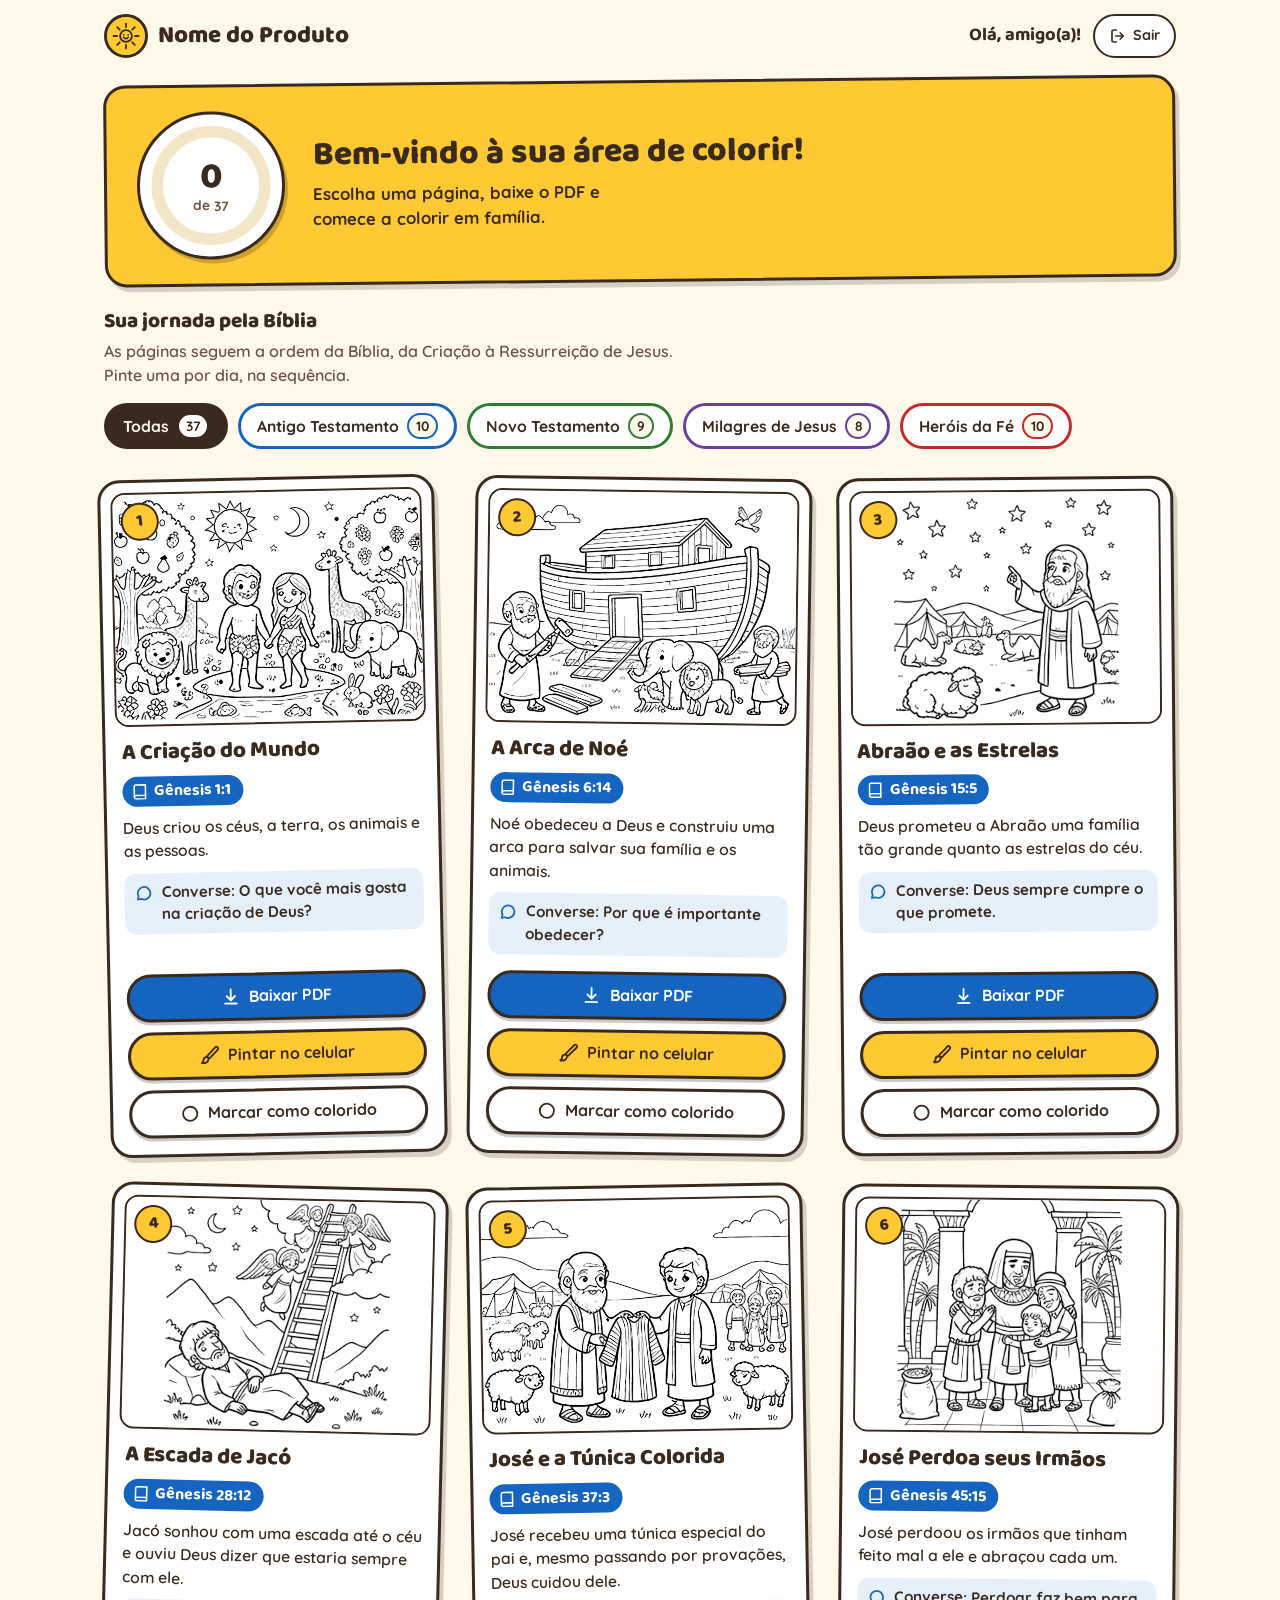
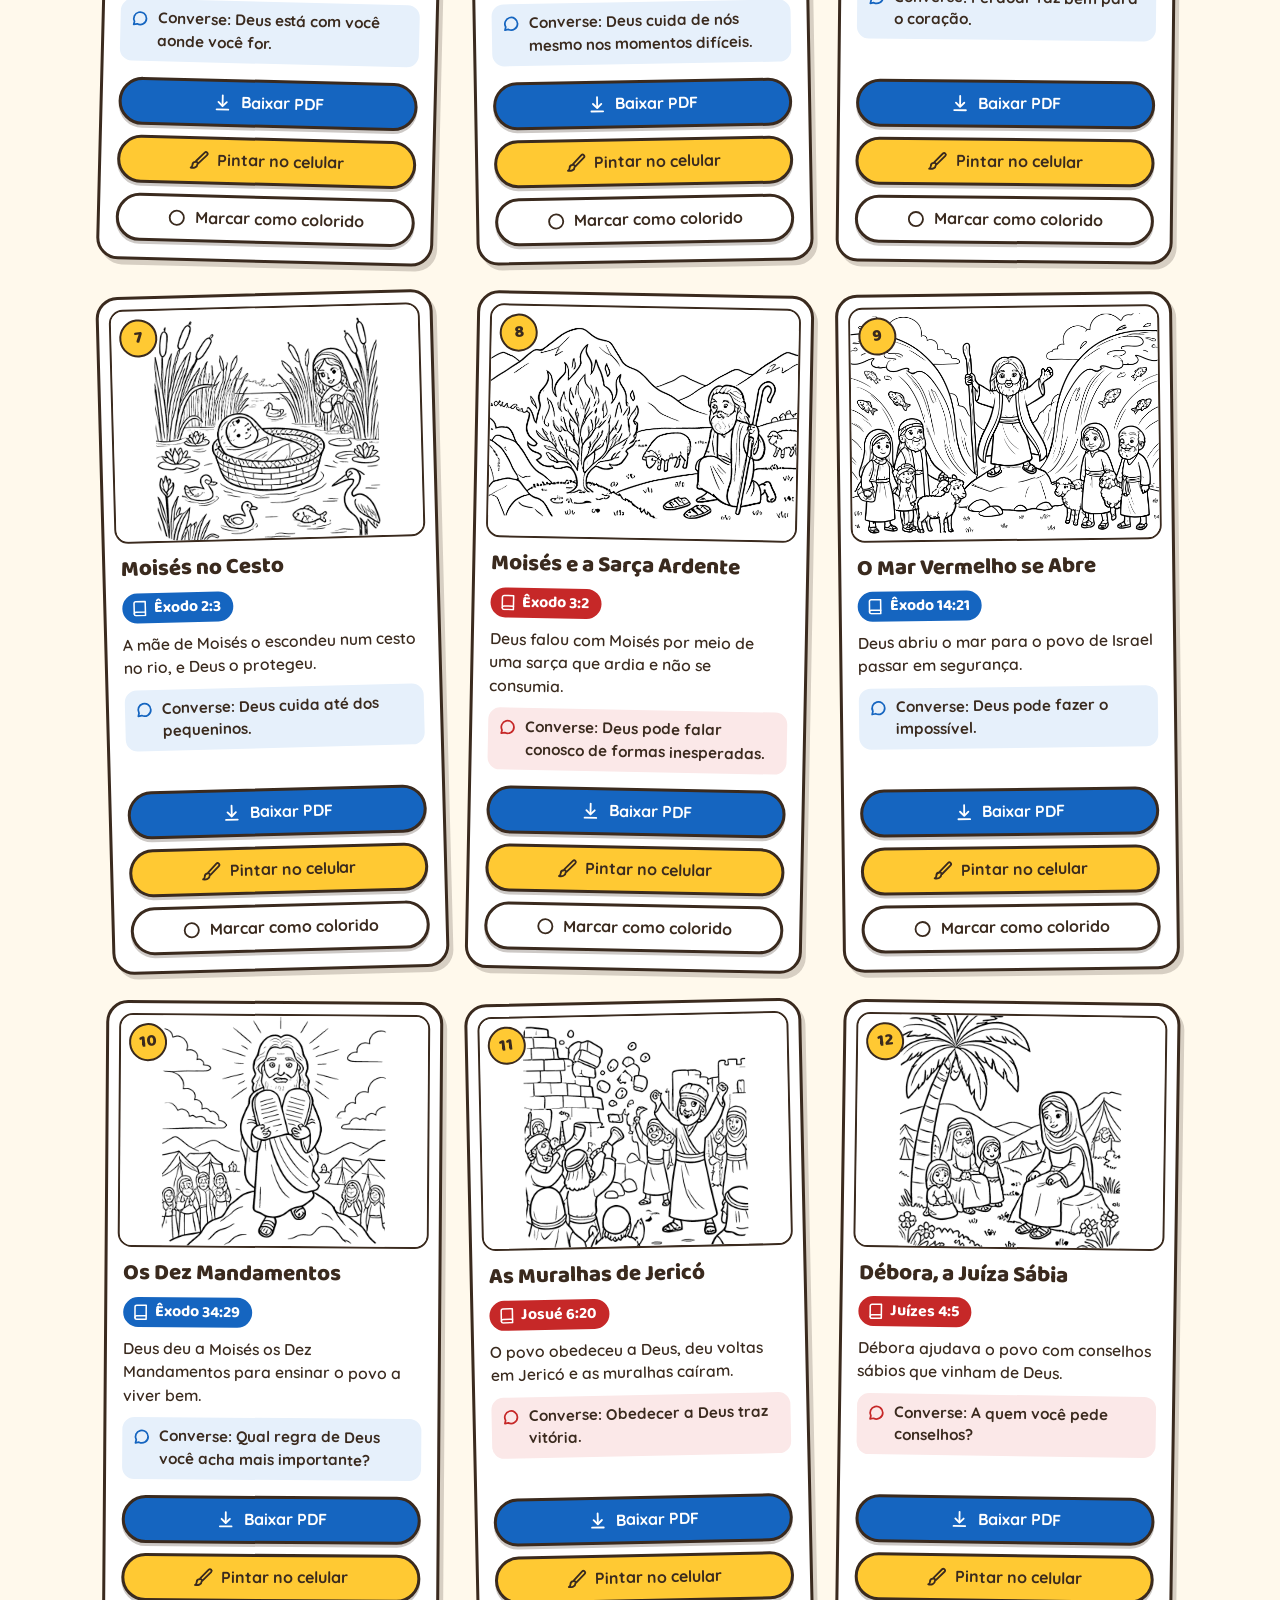
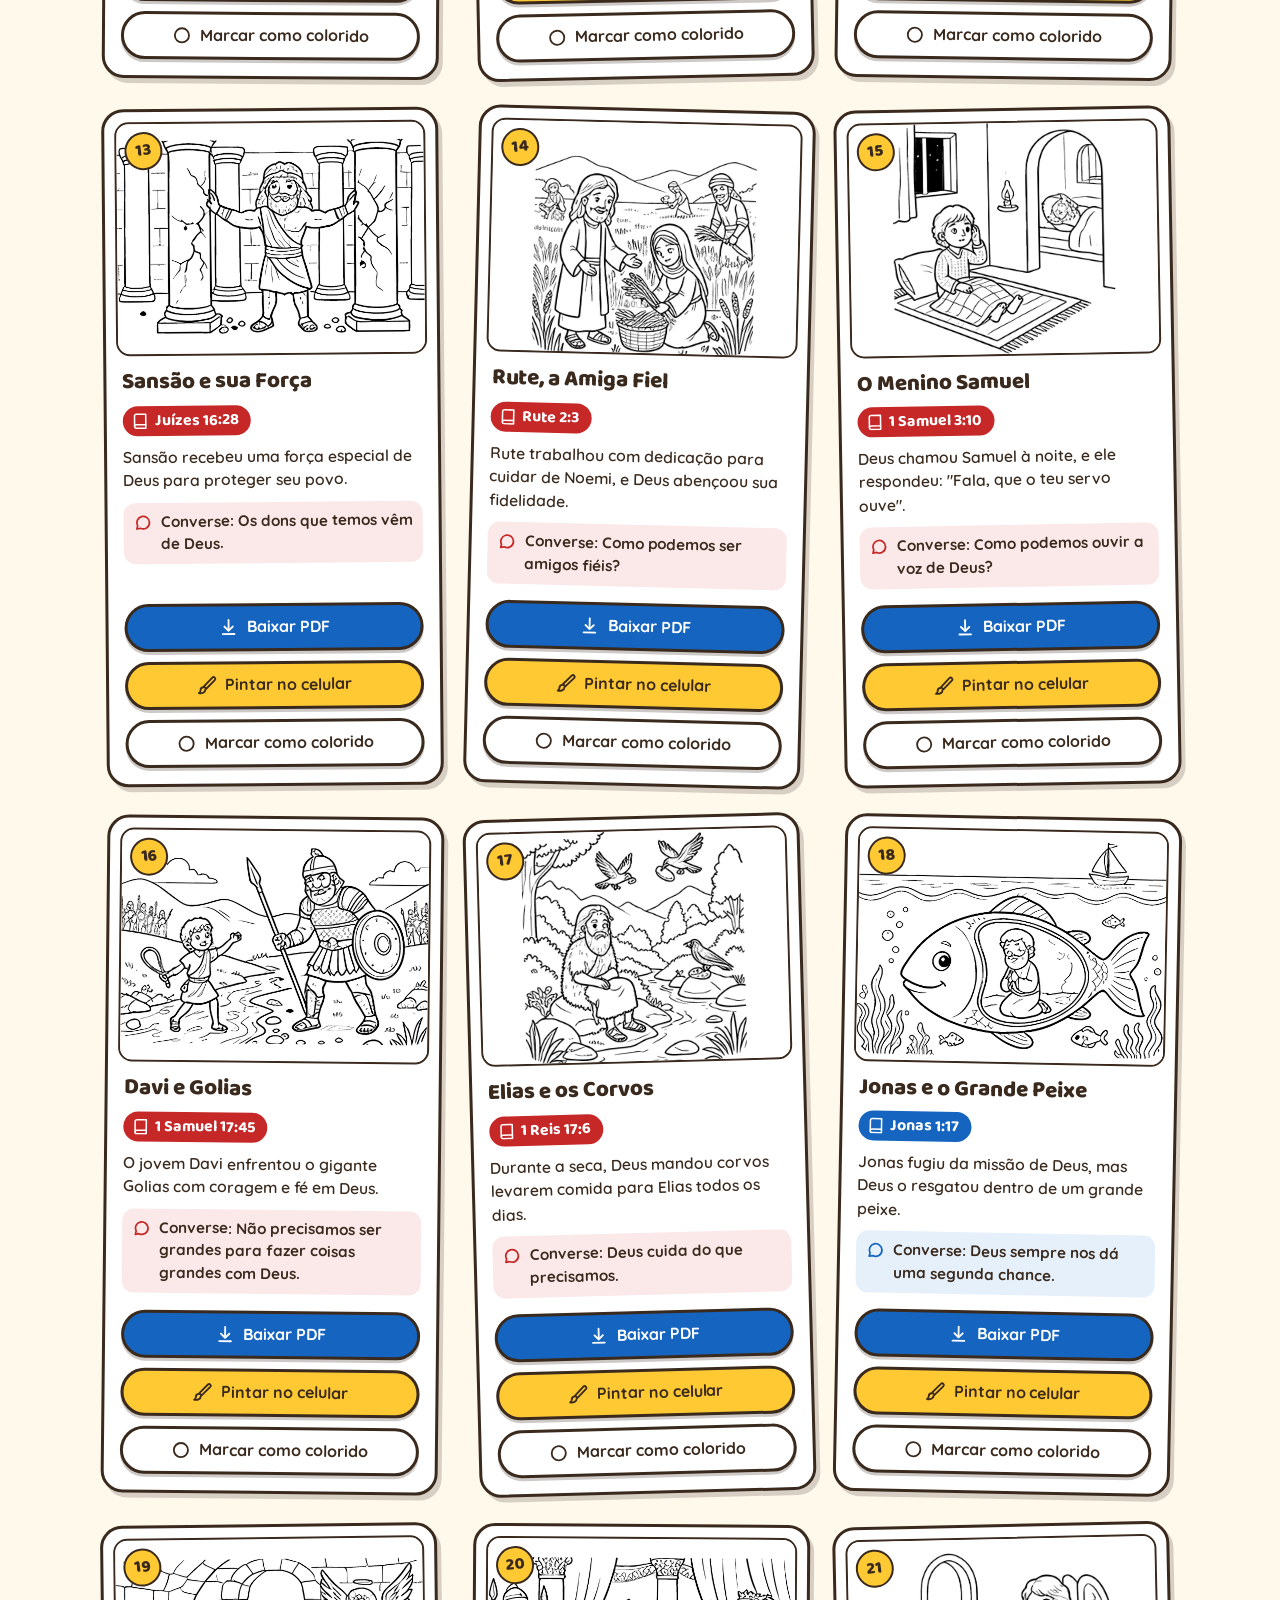
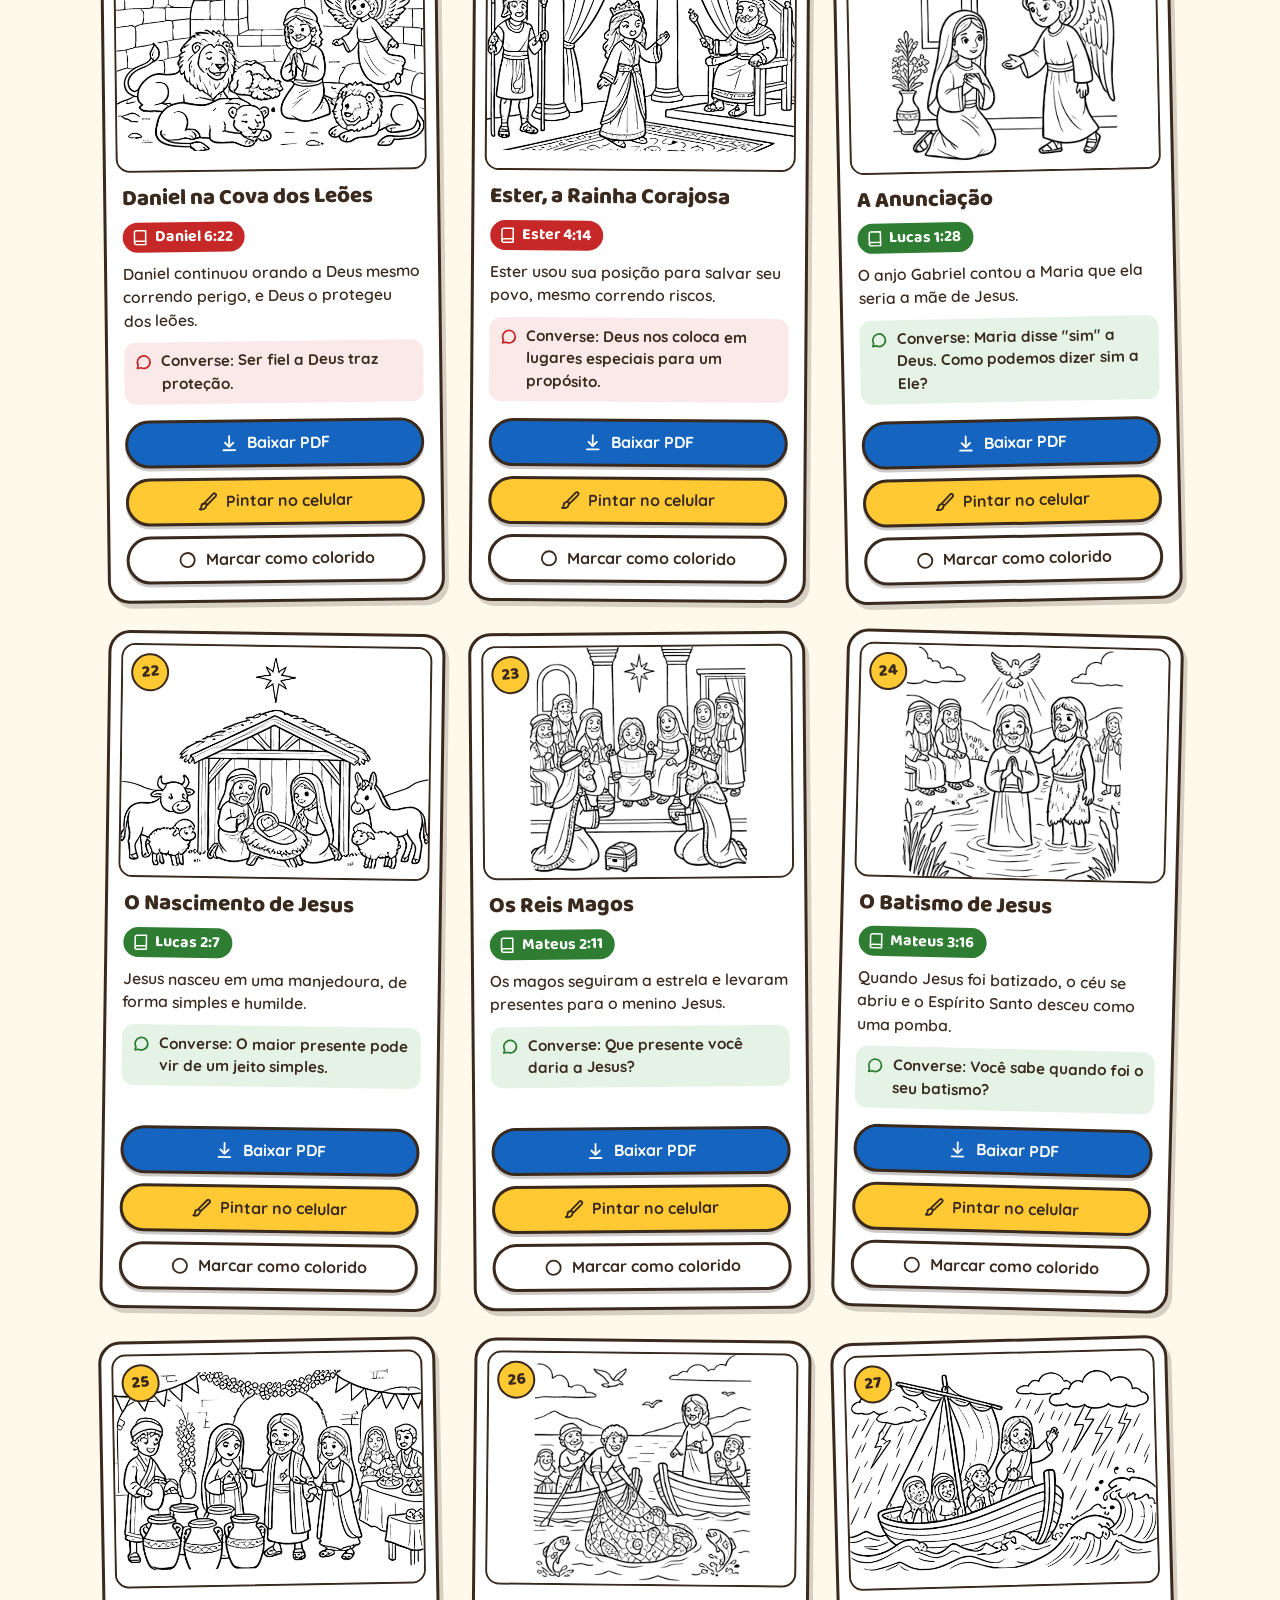
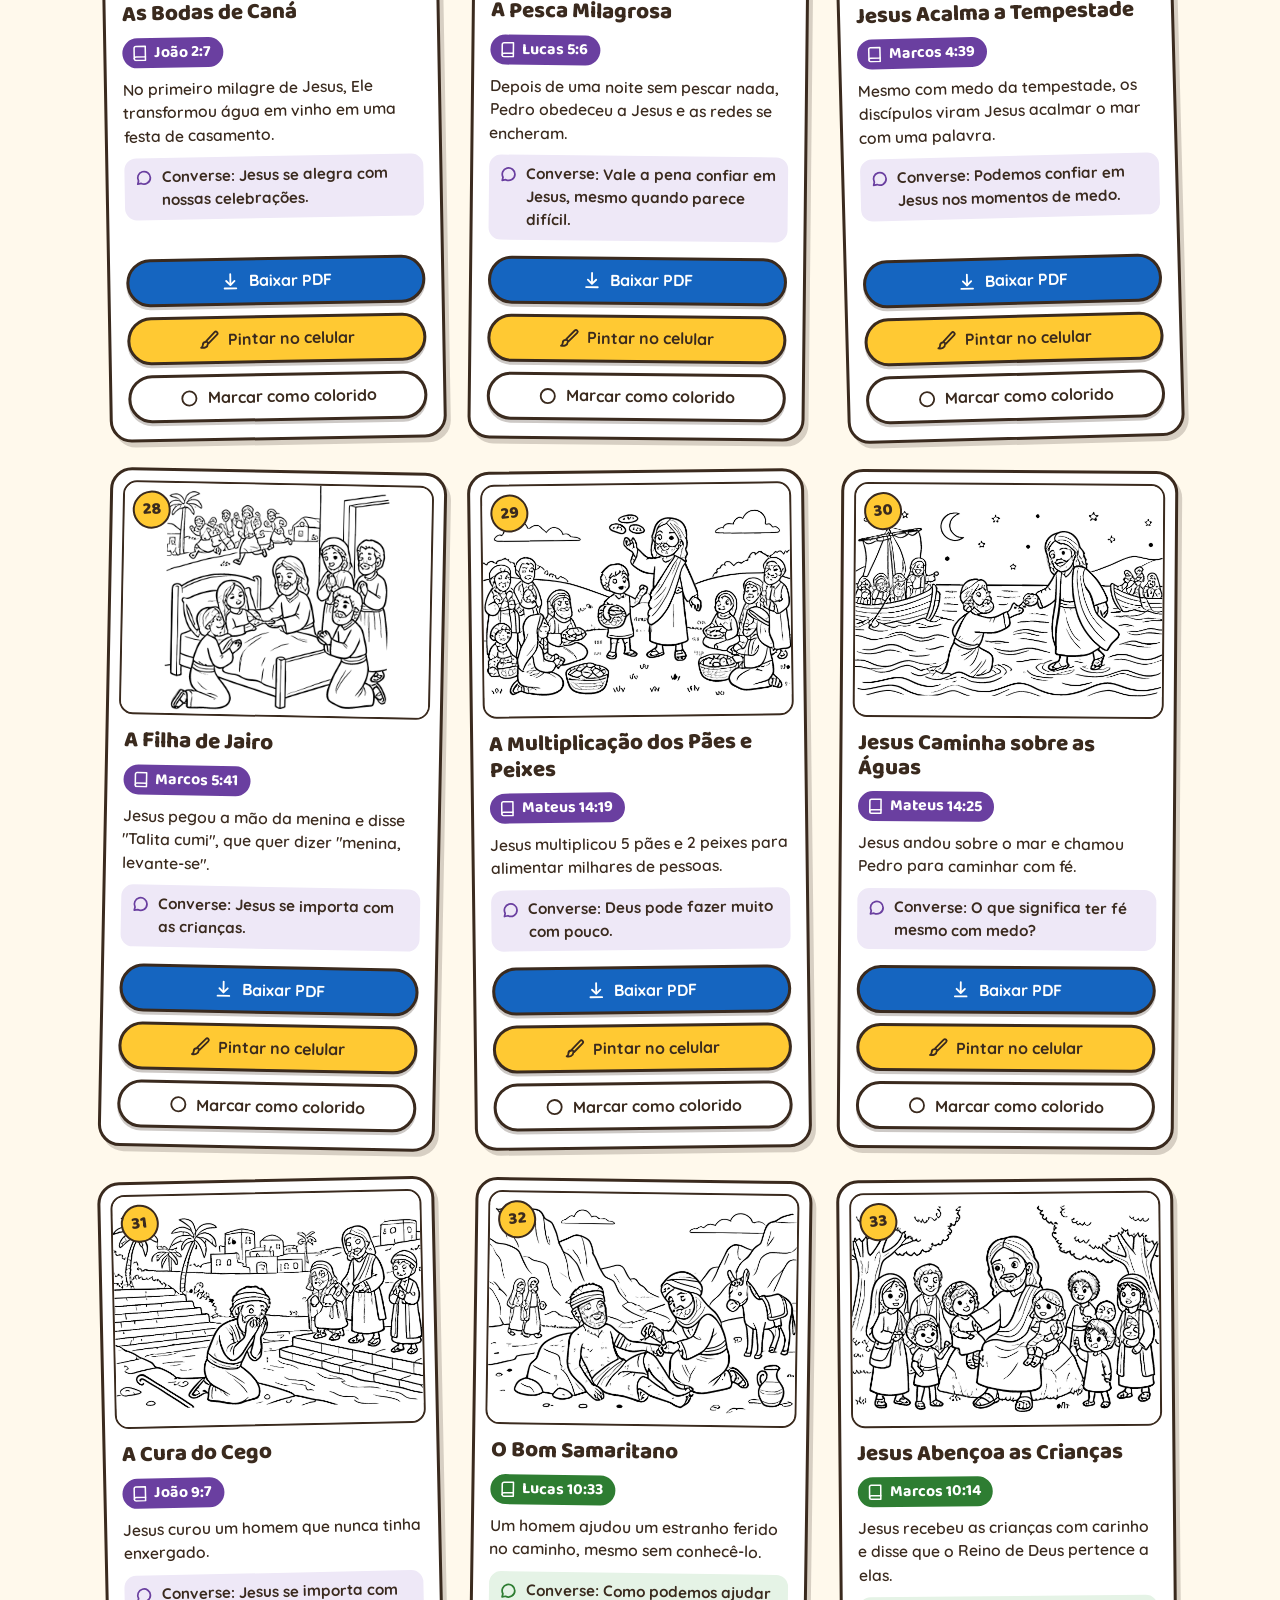
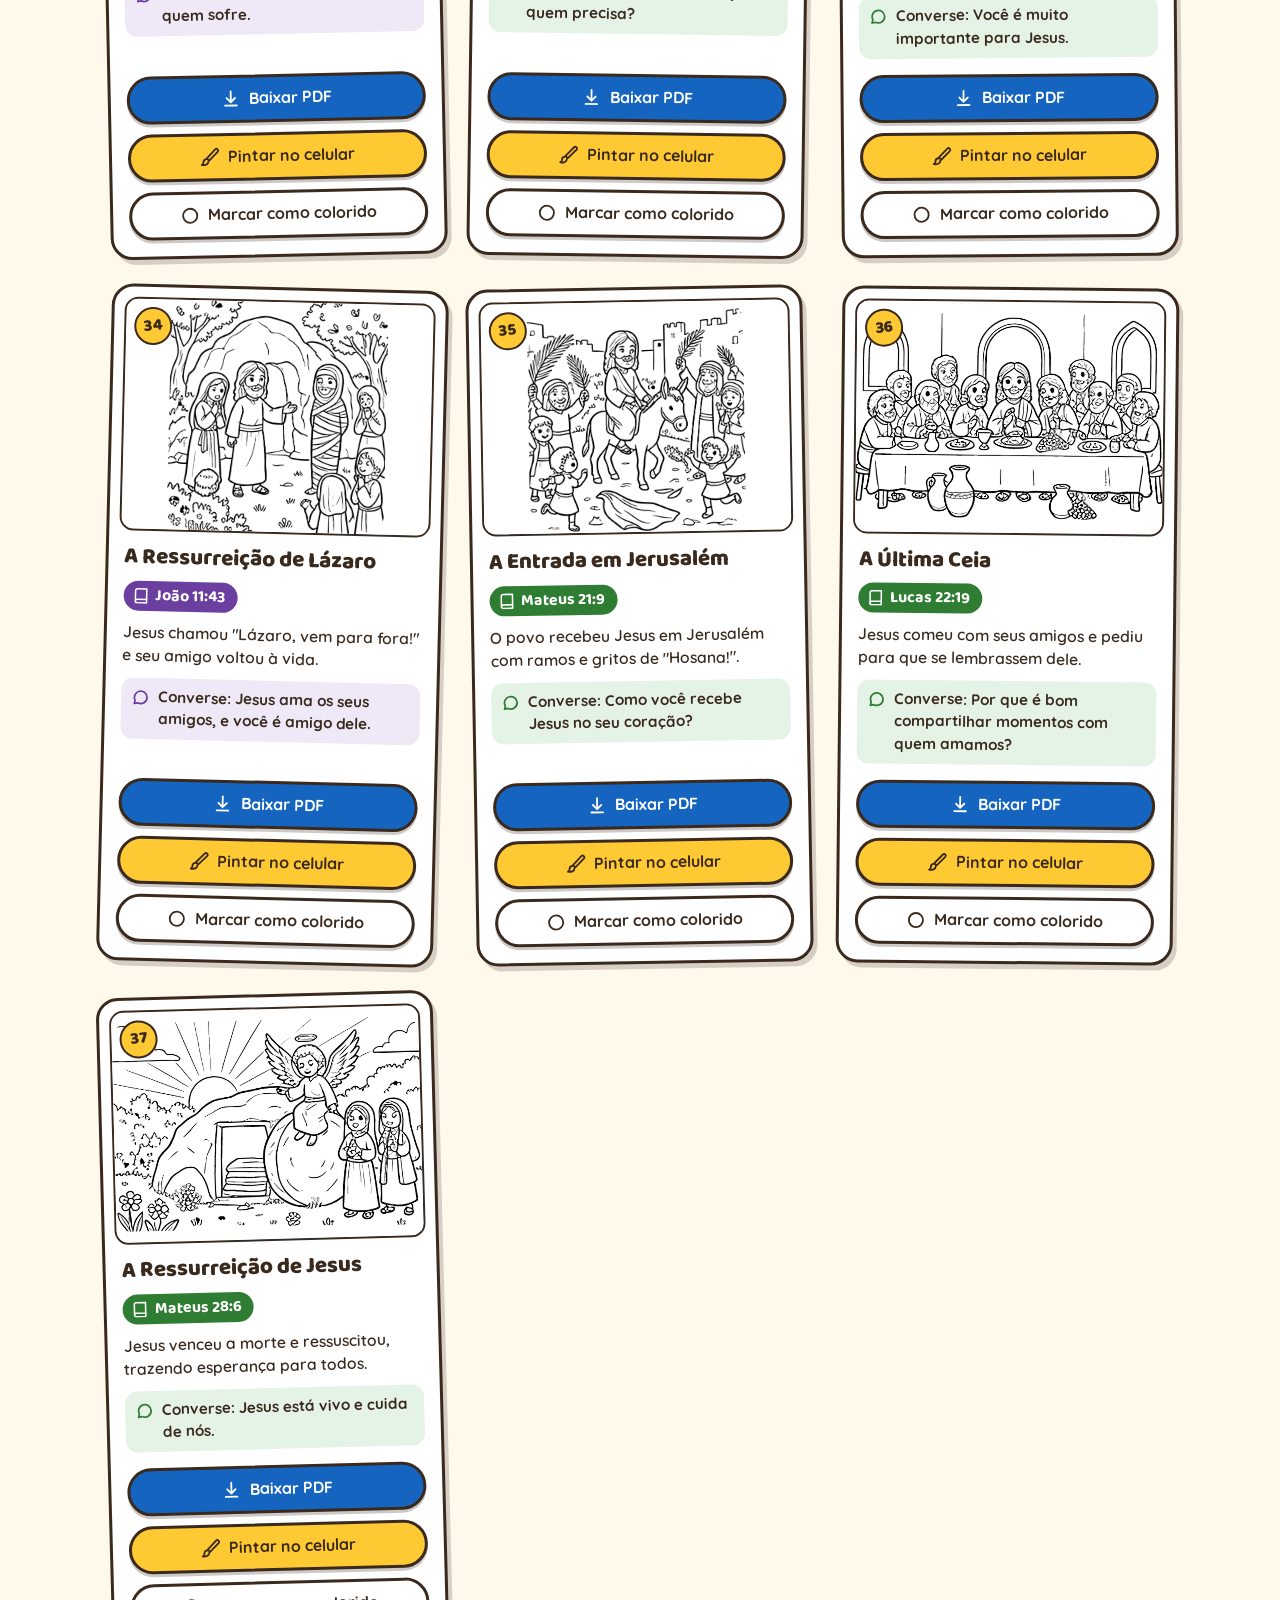
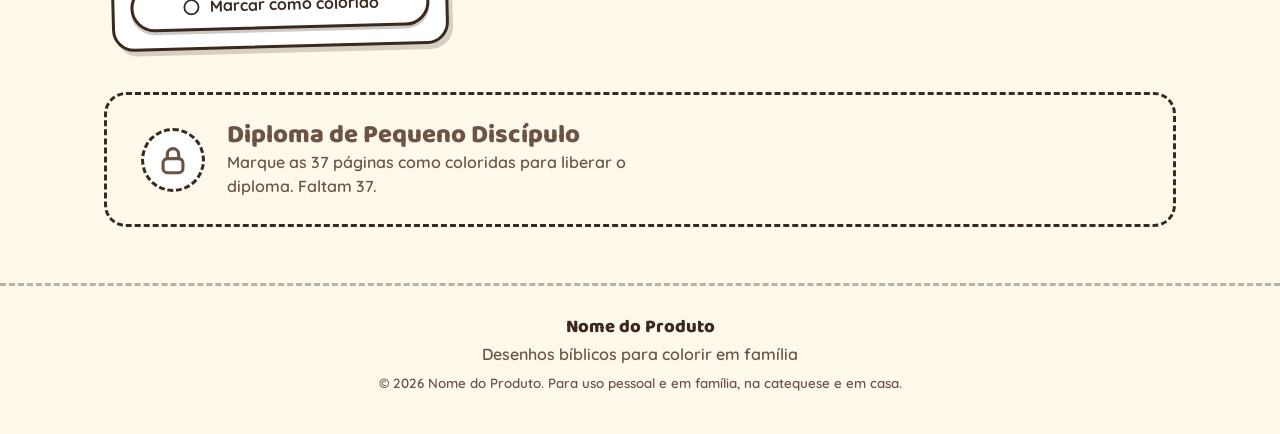
==== area-de-membros/index.html @ d20f8064 "Página de vendas, checkout próprio e área de membros Co-Authored-By: Claude Opus 5.5 <noreply@anthro" ====
<!doctype html>
<html lang="pt-BR">
<head>
  <meta charset="utf-8">
  <meta name="viewport" content="width=device-width, initial-scale=1">
  <meta name="theme-color" content="#FFC933">
  <!-- Título e meta tags são preenchidos por js/app.js a partir de PRODUTO (js/config.js).
       Obs.: o WhatsApp lê só o HTML estático (não executa JS). Quando o nome for definido,
       copie-o também para <title> e og:title abaixo para a prévia do link ficar certa. -->
  <title>Área de Membros</title>
  <meta name="description" content="">
  <meta property="og:type" content="website">
  <meta property="og:title" content="">
  <meta property="og:description" content="">
  <meta property="og:site_name" content="">
  <link rel="icon" href="img/logo.svg" type="image/svg+xml">
  <link rel="preconnect" href="https://fonts.googleapis.com">
  <link rel="preconnect" href="https://fonts.gstatic.com" crossorigin>
  <link href="https://fonts.googleapis.com/css2?family=Baloo+2:wght@700;800&family=Quicksand:wght@500;600;700&display=swap" rel="stylesheet">
  <link rel="stylesheet" href="css/style.css">
</head>
<body data-titulo="Minhas páginas">
  <a class="pular-link" href="#conteudo">Pular para o conteúdo</a>

  <header class="topo">
    <div class="container topo__linha">
      <a class="marca" href="index.html">
        <!-- Para trocar o símbolo da logo, substitua img/logo.svg -->
        <img class="marca__logo" src="img/logo.svg" width="44" height="44" alt="">
        <span class="marca__nome" data-produto-nome></span>
      </a>
      <div class="topo__usuario">
        <p class="saudacao">Olá, <span id="saudacao-nome">amigo(a)</span>!</p>
        <!-- TODO (BACKEND REAL): "Sair" deve encerrar a sessão no servidor (logout). -->
        <a class="link-sair" href="login.html">
          <svg class="icone" viewBox="0 0 24 24" aria-hidden="true" focusable="false"><path d="M10 4H6a2 2 0 0 0-2 2v12a2 2 0 0 0 2 2h4"/><path d="m15 8 4 4-4 4"/><path d="M19 12H9"/></svg>
          Sair
        </a>
      </div>
    </div>
  </header>

  <main id="conteudo" class="container" tabindex="-1">
    <section class="banner" aria-labelledby="banner-titulo">
      <div class="anel" id="anel" role="img" aria-label="Páginas coloridas">
        <svg viewBox="0 0 148 148" aria-hidden="true">
          <circle class="anel__trilho" cx="74" cy="74" r="56"/>
          <circle class="anel__valor" id="anel-valor" cx="74" cy="74" r="56"/>
        </svg>
        <div class="anel__centro" aria-hidden="true">
          <span class="anel__numero" id="anel-numero">0</span>
          <span class="anel__legenda" id="anel-total"></span>
        </div>
      </div>
      <div>
        <h1 class="banner__titulo" id="banner-titulo">Bem-vindo à sua área de colorir!</h1>
        <p class="banner__texto" id="banner-msg" aria-live="polite"></p>
      </div>
    </section>

    <section class="filtros" aria-labelledby="filtros-titulo">
      <h2 class="filtros__titulo" id="filtros-titulo">Sua jornada pela Bíblia</h2>
      <p class="filtros__intro">As páginas seguem a ordem da Bíblia, da Criação à Ressurreição de Jesus. Pinte uma por dia, na sequência.</p>
      <div class="filtros__lista" id="lista-abas" role="group" aria-label="Filtrar por categoria"></div>
      <p class="sr-only" id="status-filtro" role="status"></p>
    </section>

    <ul class="grade" id="grade" aria-label="Páginas para colorir"></ul>

    <p class="aviso-storage" id="aviso-storage" hidden>
      Seu navegador não permitiu salvar o progresso. Você pode continuar usando, mas ele será perdido ao fechar esta página.
      Tente abrir o link no Chrome ou no Safari.
    </p>

    <section id="diploma" class="diploma -bloqueado" aria-live="polite"></section>
  </main>

  <footer class="rodape">
    <div class="container">
      <p class="rodape__nome" data-produto-nome></p>
      <p class="rodape__slogan" data-produto-slogan></p>
      <!-- TODO (BACKEND REAL): link de suporte, política de privacidade, termos e reembolso. -->
      <small>© <span data-ano></span> <span data-produto-nome></span>. Para uso pessoal e em família, na catequese e em casa.</small>
    </div>
  </footer>

  <script src="js/config.js"></script>
  <script src="js/paginas.js"></script>
  <script src="js/pintar.js"></script>
  <script src="js/app.js"></script>
</body>
</html>
---- area-de-membros/css/style.css ----
/* ==========================================================
   Área de Membros — estilos
   Mobile-first. Paleta e tipografia definidas pelo briefing.
   ========================================================== */

:root {
  --sol: #FFC933;
  --azul: #1565C0;
  --verde: #2E7D32;
  --roxo: #6A3FA0;
  --vermelho: #C62828;
  --creme: #FFF9EC;
  --texto: #3A2A1E;
  --texto-suave: #6B5444;   /* contraste 6,6:1 sobre creme */
  --branco: #fff;

  /* tons claros de cada categoria (fundo da ilustração) */
  --azul-claro: #E6F0FB;
  --verde-claro: #E5F3E6;
  --roxo-claro: #EEE8F7;
  --vermelho-claro: #FBE8E8;

  --raio: 22px;
  --sombra: 4px 5px 0 rgba(58, 42, 30, .2);   /* sombra sólida, sem gradiente */
  --borda: 3px solid var(--texto);

  --fonte-titulo: "Baloo 2", "Nunito", ui-rounded, system-ui, sans-serif;
  --fonte-corpo: "Quicksand", "Nunito", system-ui, -apple-system, sans-serif;
}

*, *::before, *::after { box-sizing: border-box; }

html { -webkit-text-size-adjust: 100%; }

body {
  margin: 0;
  background: var(--creme);
  color: var(--texto);
  font-family: var(--fonte-corpo);
  font-weight: 600;
  font-size: 1rem;
  line-height: 1.5;
}

img, svg { display: block; max-width: 100%; }
a, button, input, canvas { touch-action: manipulation; -webkit-tap-highlight-color: transparent; }

h1, h2, h3 {
  font-family: var(--fonte-titulo);
  font-weight: 800;
  line-height: 1.12;
  margin: 0;
}

p { margin: 0; }

/* Foco visível em tudo que é interativo */
:focus-visible {
  outline: 4px solid var(--texto);
  outline-offset: 3px;
  border-radius: 8px;
}

.sr-only {
  position: absolute; width: 1px; height: 1px; padding: 0; margin: -1px;
  overflow: hidden; clip: rect(0, 0, 0, 0); white-space: nowrap; border: 0;
}

.pular-link {
  position: absolute; left: 12px; top: -80px; z-index: 50;
  background: var(--texto); color: var(--creme);
  padding: 10px 16px; border-radius: 999px; font-weight: 700; text-decoration: none;
}
.pular-link:focus { top: 12px; }

.container { width: 100%; max-width: 1120px; margin-inline: auto; padding-inline: 16px; }

/* ---------- Ícones (SVG de linha) ---------- */
.icone {
  width: 1.25em; height: 1.25em; flex: none;
  fill: none; stroke: currentColor; stroke-width: 2.2;
  stroke-linecap: round; stroke-linejoin: round;
}

/* ---------- Marca (logo + nome) ---------- */
.marca {
  display: inline-flex; align-items: center; gap: 10px;
  color: var(--texto); text-decoration: none;
}
.marca__logo { width: 44px; height: 44px; border: var(--borda); border-radius: 50%; background: var(--sol); }
.marca__nome { font-family: var(--fonte-titulo); font-weight: 800; font-size: 1.3rem; line-height: 1.05; }

/* ---------- Cabeçalho ---------- */
.topo { padding-block: 14px; }
.topo__linha { display: flex; align-items: center; justify-content: space-between; gap: 12px; flex-wrap: wrap; }
.topo__usuario { display: flex; align-items: center; gap: 12px; }
.saudacao { font-family: var(--fonte-titulo); font-weight: 700; font-size: 1.15rem; }

.link-sair {
  display: inline-flex; align-items: center; gap: 6px; min-height: 44px; padding: 0 14px;
  border: 2px solid var(--texto); border-radius: 999px; background: var(--branco);
  color: var(--texto); font: inherit; font-weight: 700; font-size: .9rem; text-decoration: none;
}
.link-sair:hover { background: var(--sol); }

/* ---------- Botões ---------- */
.btn {
  display: inline-flex; align-items: center; justify-content: center; gap: 8px;
  min-height: 48px; padding: 0 20px;
  border: var(--borda); border-radius: 999px;
  font-family: var(--fonte-corpo); font-weight: 700; font-size: 1rem; line-height: 1.1;
  text-decoration: none; cursor: pointer;
  box-shadow: 0 3px 0 rgba(58, 42, 30, .25);
  transition: transform .12s ease, box-shadow .12s ease, background-color .15s ease;
}
.btn:active { transform: translateY(2px); box-shadow: 0 1px 0 rgba(58, 42, 30, .25); }
.btn--azul { background: var(--azul); color: #fff; }
.btn--azul:hover { background: #0F4FA0; }
.btn--claro { background: var(--branco); color: var(--texto); }
.btn--claro:hover { background: var(--creme); }
.btn--verde { background: var(--verde); color: #fff; }
.btn--roxo { background: var(--roxo); color: #fff; }
.btn--sol { background: var(--sol); color: var(--texto); }
.btn--bloco { width: 100%; }

/* ---------- Banner de boas-vindas ---------- */
.banner {
  margin-top: 8px; padding: 20px 18px;
  background: var(--sol); border: var(--borda); border-radius: var(--raio);
  box-shadow: var(--sombra); transform: rotate(-.6deg);
  display: flex; flex-direction: column; align-items: center; gap: 16px; text-align: center;
}
.banner__titulo { font-size: 1.7rem; }
.banner__texto { margin-top: 6px; font-size: 1.05rem; font-weight: 700; max-width: 34ch; margin-inline: auto; }

.anel {
  position: relative; flex: none; width: 148px; height: 148px;
  background: var(--branco); border: var(--borda); border-radius: 50%;
  box-shadow: 3px 4px 0 rgba(58, 42, 30, .25); transform: rotate(1.5deg);
}
.anel svg { position: absolute; inset: 0; width: 100%; height: 100%; transform: rotate(-90deg); }
.anel__trilho { fill: none; stroke: #F3E7C8; stroke-width: 12; }
.anel__valor {
  fill: none; stroke: var(--verde); stroke-width: 12; stroke-linecap: round;
  transition: stroke-dashoffset .7s cubic-bezier(.3, .8, .3, 1);
}
.anel__centro {
  position: absolute; inset: 0; display: flex; flex-direction: column;
  align-items: center; justify-content: center; line-height: 1;
}
.anel__numero { font-family: var(--fonte-titulo); font-weight: 800; font-size: 2.3rem; }
.anel__legenda { margin-top: 2px; font-size: .85rem; font-weight: 700; color: var(--texto-suave); }

/* ---------- Filtros de categoria ---------- */
.filtros { margin-top: 28px; }
.filtros__titulo { font-size: 1.3rem; margin-bottom: 10px; }
.filtros__intro { margin: -4px 0 12px; color: var(--texto-suave); max-width: 60ch; }
.filtros__lista {
  position: relative; /* prende os textos de leitor de tela (.sr-only) dentro da faixa rolável */
  display: flex; gap: 10px; margin: 0 -16px; padding: 4px 16px 10px;
  overflow-x: auto; scroll-snap-type: x proximity; scrollbar-width: none;
}
.filtros__lista::-webkit-scrollbar { display: none; }

.aba {
  --cor: var(--texto);
  position: relative;
  scroll-snap-align: start; flex: none;
  display: inline-flex; align-items: center; gap: 8px;
  min-height: 46px; padding: 0 16px;
  background: var(--branco); color: var(--texto);
  border: 3px solid var(--cor); border-radius: 999px;
  font-family: var(--fonte-corpo); font-weight: 700; font-size: .98rem; cursor: pointer;
  transition: background-color .15s ease, color .15s ease;
}
.aba__qtd {
  min-width: 26px; height: 26px; padding: 0 7px; display: inline-grid; place-items: center;
  border-radius: 999px; background: var(--creme); border: 2px solid var(--cor);
  font-size: .85rem; line-height: 1;
}
.aba[aria-pressed="true"] { background: var(--cor); color: #fff; }
.aba[aria-pressed="true"] .aba__qtd { background: #fff; color: var(--cor); }
.aba[data-cat="todas"] { --cor: var(--texto); }
.aba[data-cat="at"] { --cor: var(--azul); }
.aba[data-cat="nt"] { --cor: var(--verde); }
.aba[data-cat="mil"] { --cor: var(--roxo); }
.aba[data-cat="her"] { --cor: var(--vermelho); }
.aba[data-cat="todas"][aria-pressed="true"] { color: var(--creme); }

/* ---------- Grade e cards "adesivo" ---------- */
.grade {
  list-style: none; margin: 18px 0 0; padding: 0 6px;
  display: grid; grid-template-columns: 1fr; gap: 28px;
}

.card {
  --cor: var(--azul); --tom: var(--azul-claro);
  --rot: 0deg;
  position: relative; display: flex; flex-direction: column;
  background: var(--branco); border: var(--borda); border-radius: var(--raio);
  box-shadow: var(--sombra); transform: rotate(var(--rot));
  transition: transform .18s ease;
}
.card:hover, .card:focus-within { transform: rotate(0deg) translateY(-3px); }
.card[data-cat="at"] { --cor: var(--azul); --tom: var(--azul-claro); }
.card[data-cat="nt"] { --cor: var(--verde); --tom: var(--verde-claro); }
.card[data-cat="mil"] { --cor: var(--roxo); --tom: var(--roxo-claro); }
.card[data-cat="her"] { --cor: var(--vermelho); --tom: var(--vermelho-claro); }

.card__arte {
  position: relative; margin: 10px 10px 0; background: var(--tom);
  border-radius: 14px; border: 2px solid var(--texto); overflow: hidden;
}
.card__arte img { width: 100%; height: auto; aspect-ratio: 4 / 3; object-fit: contain; background: var(--branco); }

.card__num {
  position: absolute; left: 8px; top: 8px; z-index: 1;
  width: 38px; height: 38px; display: grid; place-items: center;
  background: var(--sol); border: 2.5px solid var(--texto); border-radius: 50%;
  font-family: var(--fonte-titulo); font-weight: 800; font-size: 1.05rem; line-height: 1;
  transform: rotate(-6deg);
}
.card__selo {
  position: absolute; right: 8px; top: 8px; z-index: 1;
  width: 42px; height: 42px; display: none; place-items: center;
  background: var(--verde); color: #fff; border: 2.5px solid var(--texto); border-radius: 50%;
  transform: rotate(8deg);
}
.card.-feito .card__selo { display: grid; animation: carimbo .35s cubic-bezier(.3, 1.6, .5, 1); }
.card__selo .icone { width: 24px; height: 24px; stroke-width: 3; }

.card__corpo { display: flex; flex-direction: column; gap: 10px; padding: 14px 16px 16px; flex: 1; }
.card__titulo { font-size: 1.4rem; }

.card__ref {
  align-self: flex-start; display: inline-flex; align-items: center; gap: 6px;
  padding: 3px 12px 3px 9px; background: var(--cor); color: #fff; border-radius: 999px;
  font-family: var(--fonte-titulo); font-weight: 700; font-size: 1rem; line-height: 1.5;
}
.card__ref .icone { width: 1.05em; height: 1.05em; }

.card__texto { font-size: .98rem; }
.card__conversa {
  display: flex; gap: 8px; align-items: flex-start; padding: 8px 10px;
  background: var(--tom); border-radius: 12px; font-size: .95rem; font-weight: 700;
}
.card__conversa .icone { margin-top: 2px; color: var(--cor); }

.card__acoes { display: grid; gap: 10px; margin-top: auto; padding-top: 6px; }

/* Botão de marcar: neutro → verde quando marcado */
.btn-marcar { background: var(--branco); color: var(--texto); }
.btn-marcar:hover { background: var(--creme); }
.btn-marcar[aria-pressed="true"] { background: var(--verde); color: #fff; }
.btn-marcar .icone--ok { display: none; }
.btn-marcar[aria-pressed="true"] .icone--ok { display: inline-block; }
.btn-marcar[aria-pressed="true"] .icone--vazio { display: none; }

@keyframes carimbo {
  from { transform: rotate(8deg) scale(2); opacity: 0; }
  to { transform: rotate(8deg) scale(1); opacity: 1; }
}

.vazio { padding: 24px; text-align: center; border: 3px dashed var(--texto-suave); border-radius: var(--raio); }

/* ---------- Diploma ---------- */
.diploma {
  margin-top: 44px; padding: 24px 18px; text-align: center;
  border: var(--borda); border-radius: var(--raio); box-shadow: var(--sombra);
  display: flex; flex-direction: column; align-items: center; gap: 12px;
}
.diploma__icone { width: 64px; height: 64px; display: grid; place-items: center; border: var(--borda); border-radius: 50%; }
.diploma__icone .icone { width: 34px; height: 34px; }
.diploma__titulo { font-size: 1.6rem; }
.diploma__texto { max-width: 42ch; }
.diploma.-bloqueado { background: transparent; border-style: dashed; box-shadow: none; color: var(--texto-suave); }
.diploma.-bloqueado .diploma__icone { background: var(--branco); border-style: dashed; color: var(--texto-suave); }
.diploma.-liberado { background: var(--roxo); color: #fff; transform: rotate(.6deg); }
.diploma.-liberado .diploma__icone { background: var(--sol); color: var(--texto); }
.diploma.-liberado.-novo { animation: carimbo2 .5s cubic-bezier(.3, 1.4, .5, 1); }
@keyframes carimbo2 { from { transform: rotate(.6deg) scale(.9); opacity: .2; } to { transform: rotate(.6deg) scale(1); opacity: 1; } }

.aviso-storage {
  margin-top: 14px; padding: 10px 14px; border: 2px solid var(--texto); border-radius: 14px;
  background: #fff; font-size: .92rem;
}

/* ---------- Rodapé ---------- */
.rodape { margin-top: 56px; padding: 28px 0 40px; border-top: 3px dashed rgba(58, 42, 30, .35); text-align: center; }
.rodape__nome { font-family: var(--fonte-titulo); font-weight: 800; font-size: 1.15rem; }
.rodape__slogan { color: var(--texto-suave); }
.rodape small { display: block; margin-top: 8px; color: var(--texto-suave); font-weight: 600; }

/* ---------- Login ---------- */
.login { min-height: 100vh; display: grid; place-items: center; padding: 24px 16px; }
.login__caixa {
  width: 100%; max-width: 440px; padding: 26px 20px 24px;
  background: var(--branco); border: var(--borda); border-radius: var(--raio);
  box-shadow: var(--sombra); transform: rotate(-.8deg);
  display: flex; flex-direction: column; gap: 16px;
}
.login__marca { align-self: center; }
.login__titulo { font-size: 1.9rem; text-align: center; }
.login__texto { text-align: center; }
.campo { display: flex; flex-direction: column; gap: 6px; }
.campo label { font-weight: 700; }
.campo input {
  min-height: 52px; padding: 0 16px; font: inherit; font-weight: 600; color: var(--texto);
  background: var(--creme); border: 3px solid var(--texto); border-radius: 16px;
}
.campo input:focus-visible { outline: 4px solid var(--azul); outline-offset: 2px; }
.campo input[aria-invalid="true"] { border-color: var(--vermelho); }
.campo__erro { color: var(--vermelho); font-weight: 700; font-size: .95rem; min-height: 1.4em; }
.login__ajuda { text-align: center; font-size: .92rem; color: var(--texto-suave); }

/* ---------- Telas maiores ---------- */
@media (min-width: 640px) {
  .container { padding-inline: 24px; }
  .banner { flex-direction: row; text-align: left; padding: 24px 30px; gap: 28px; }
  .banner__texto { margin-inline: 0; }
  .banner__titulo { font-size: 2.1rem; }
  .grade { grid-template-columns: repeat(2, 1fr); padding-inline: 0; gap: 30px; }
  .filtros__lista { margin: 0; padding-inline: 0; flex-wrap: wrap; overflow: visible; }
  .diploma { flex-direction: row; text-align: left; gap: 22px; padding: 26px 34px; }
}
@media (min-width: 980px) {
  .grade { grid-template-columns: repeat(3, 1fr); }
  .marca__nome { font-size: 1.5rem; }
}

/* ---------- Movimento reduzido ---------- */
@media (prefers-reduced-motion: reduce) {
  *, *::before, *::after { animation: none !important; transition: none !important; }
}

/* ---------- Impressão ---------- */
@media print {
  body { background: #fff; }
  .filtros, .card__acoes, .link-sair { display: none; }
}

/* ---------- Pintar no celular ---------- */
.pintor {
  width: min(100vw - 16px, 880px); max-height: calc(100dvh - 16px); padding: 12px; overflow: auto;
  border: var(--borda); border-radius: var(--raio); background: var(--branco); color: var(--texto);
}
.pintor::backdrop { background: rgba(58, 42, 30, .6); }
.pintor__topo { display: flex; align-items: center; justify-content: space-between; gap: 10px; margin-bottom: 8px; }
.pintor__topo h2 { font-size: 1.3rem; }
.pintor__fechar { width: 44px; height: 44px; flex: none; border: 2px solid var(--texto); border-radius: 50%; background: var(--branco); font-size: 1.2rem; cursor: pointer; }
.pintor__tela { position: relative; border: 2px solid var(--texto); border-radius: 14px; overflow: hidden; background: #fff; touch-action: manipulation; }
.pintor__tela canvas { width: 100%; height: auto; cursor: crosshair; }
.pintor__aviso { position: absolute; inset: auto 10px 10px; padding: 10px 12px; border-radius: 12px; background: var(--texto); color: var(--creme); font-size: .92rem; }
.pintor__gizes { display: flex; gap: 2px; overflow-x: auto; padding-top: 10px; scrollbar-width: none; }
.pintor .giz { flex: none; width: 44px; height: 60px; padding: 0; border: 0; background: none; cursor: pointer; transform: translateY(8px); transition: transform .15s ease; }
.pintor .giz svg { width: 100%; height: 100%; }
.pintor .giz[aria-pressed="true"] { transform: translateY(-4px); }
.pintor__acoes { display: grid; grid-template-columns: 1fr 1fr 1.4fr; gap: 8px; margin-top: 10px; }
.pintor__acoes .btn { padding: 0 10px; font-size: .95rem; }
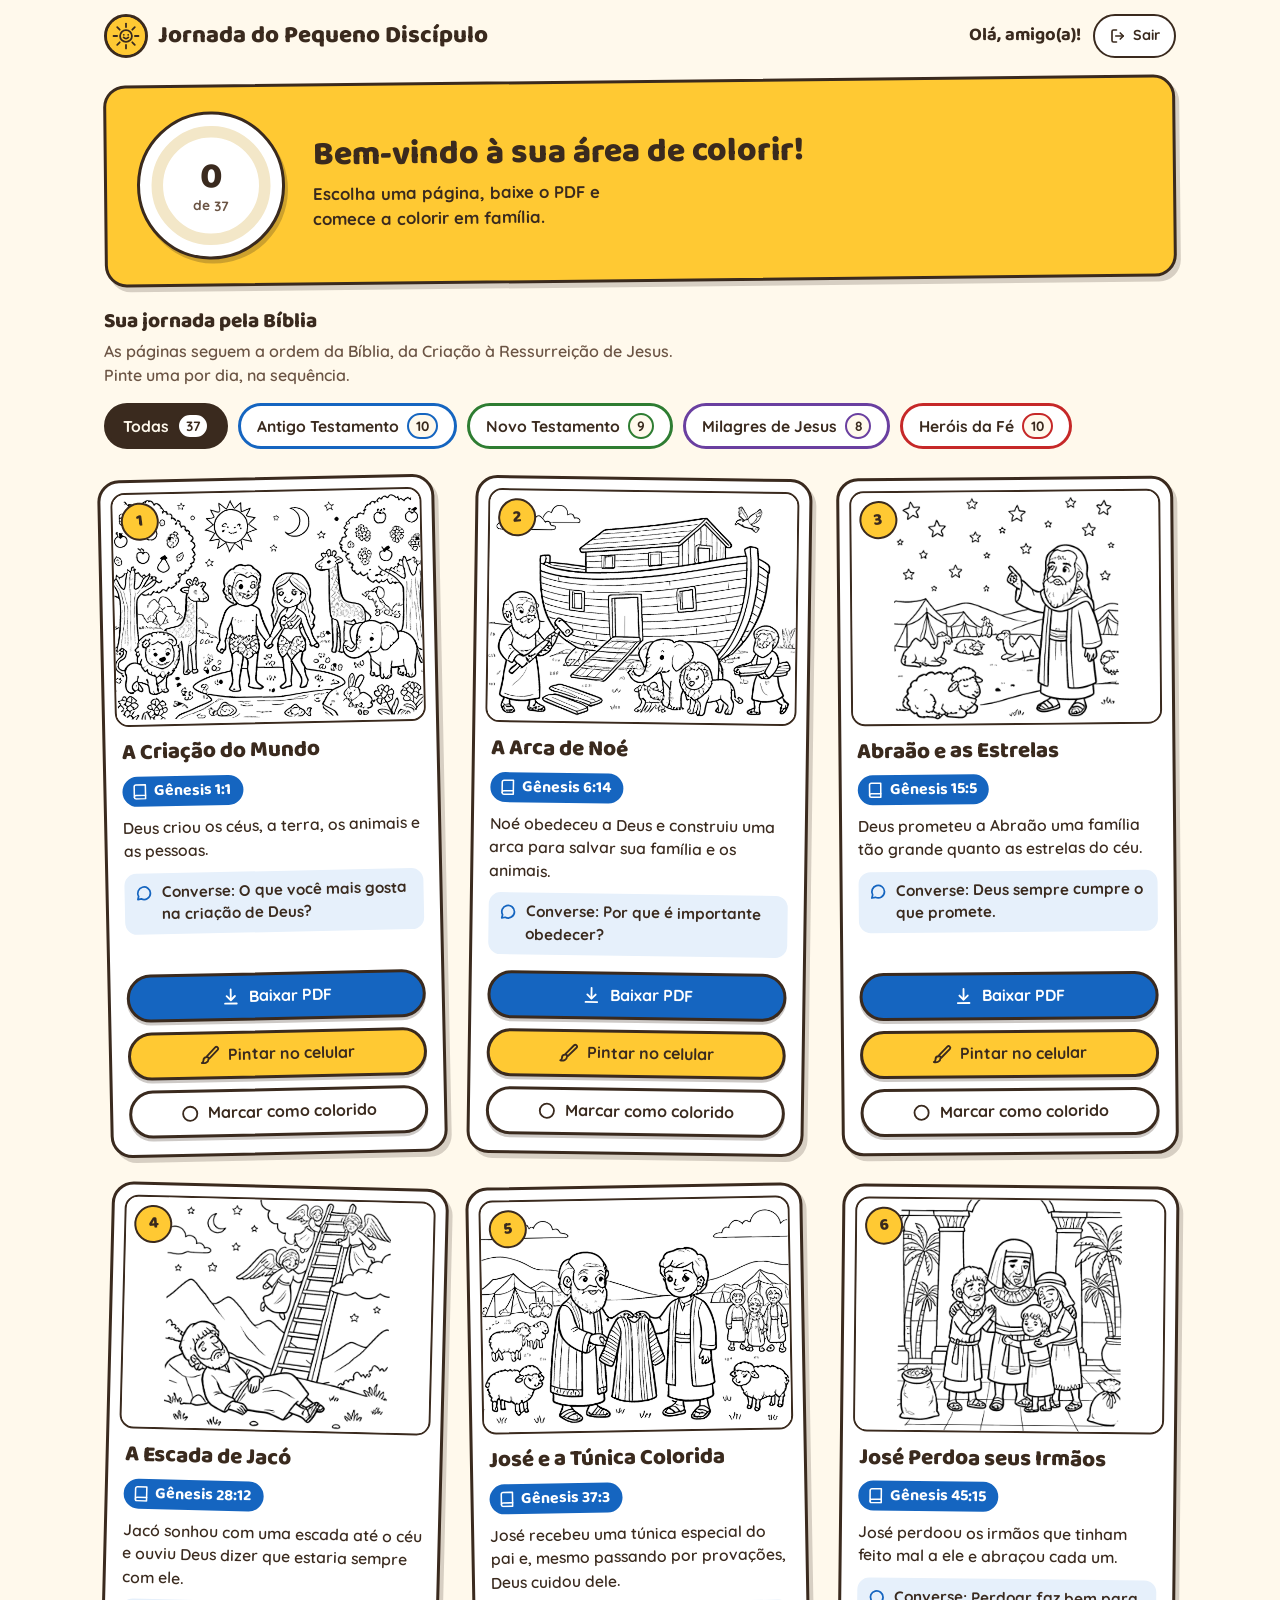
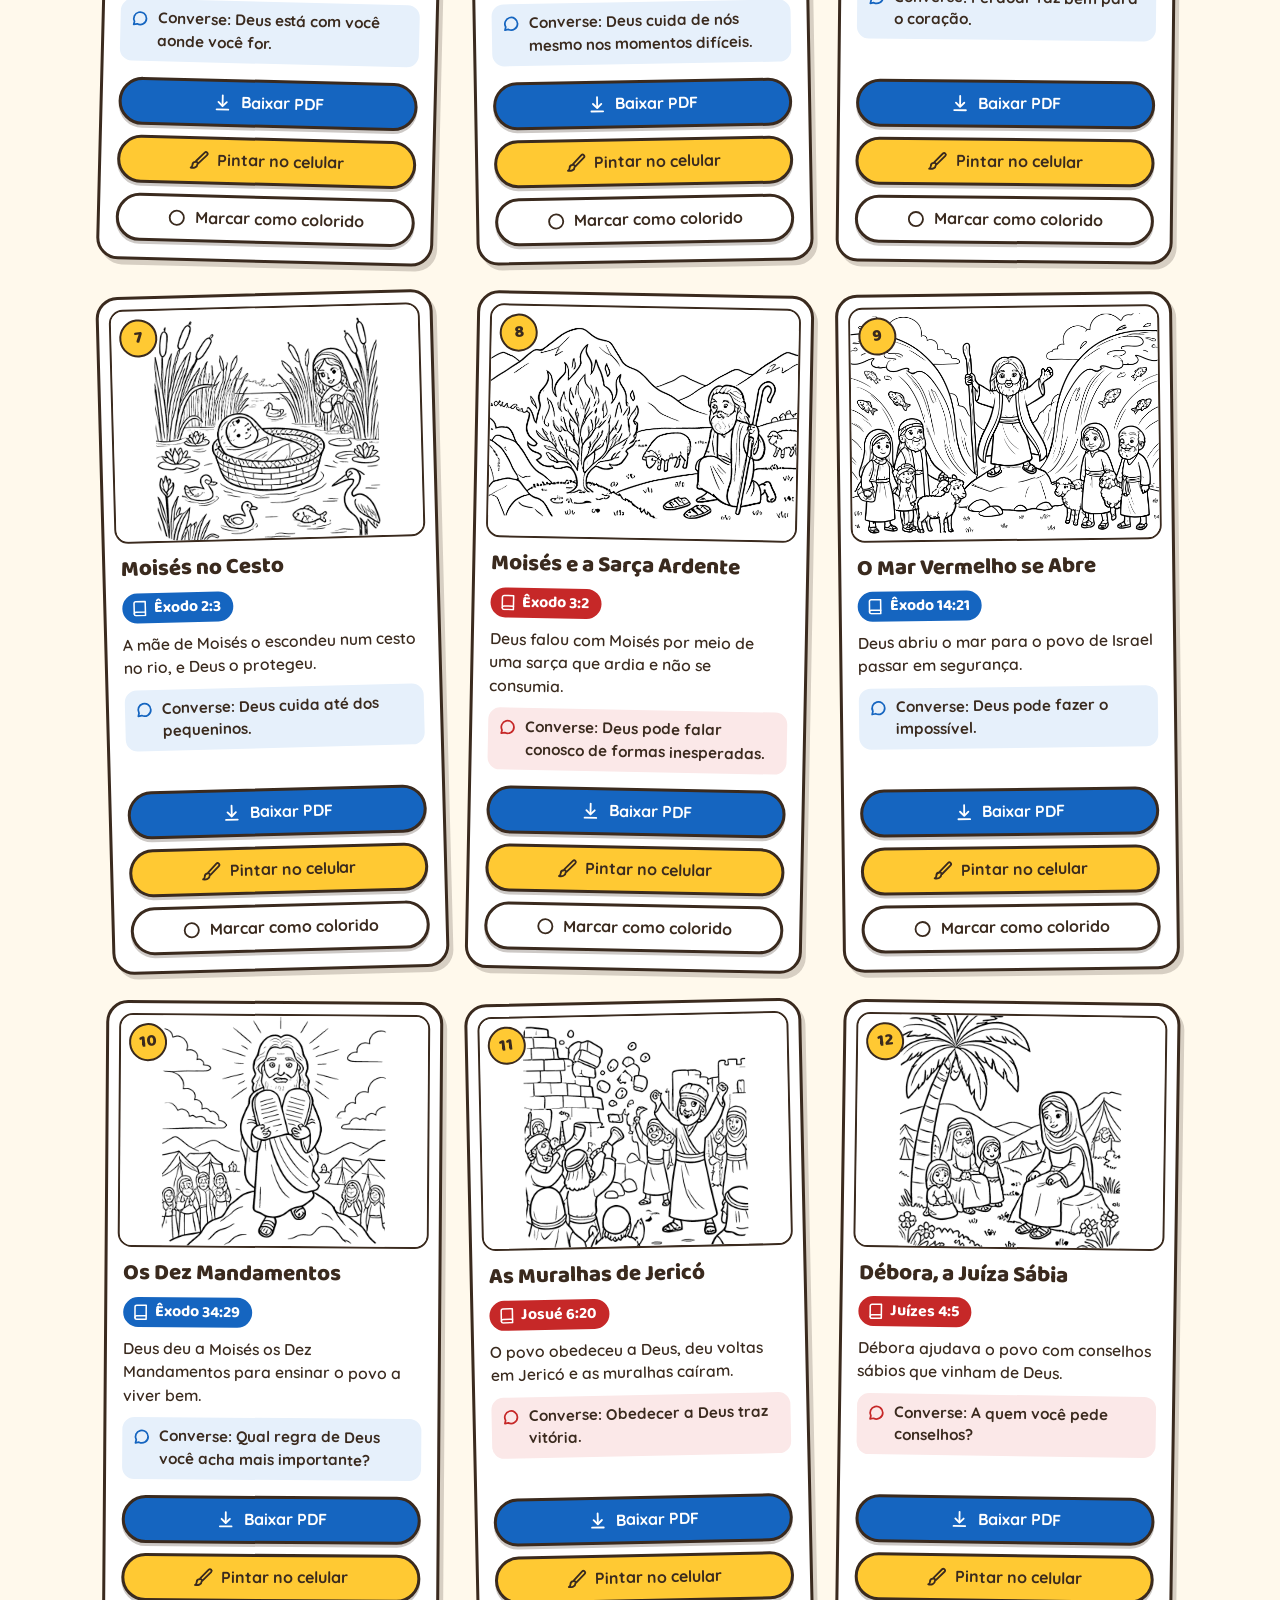
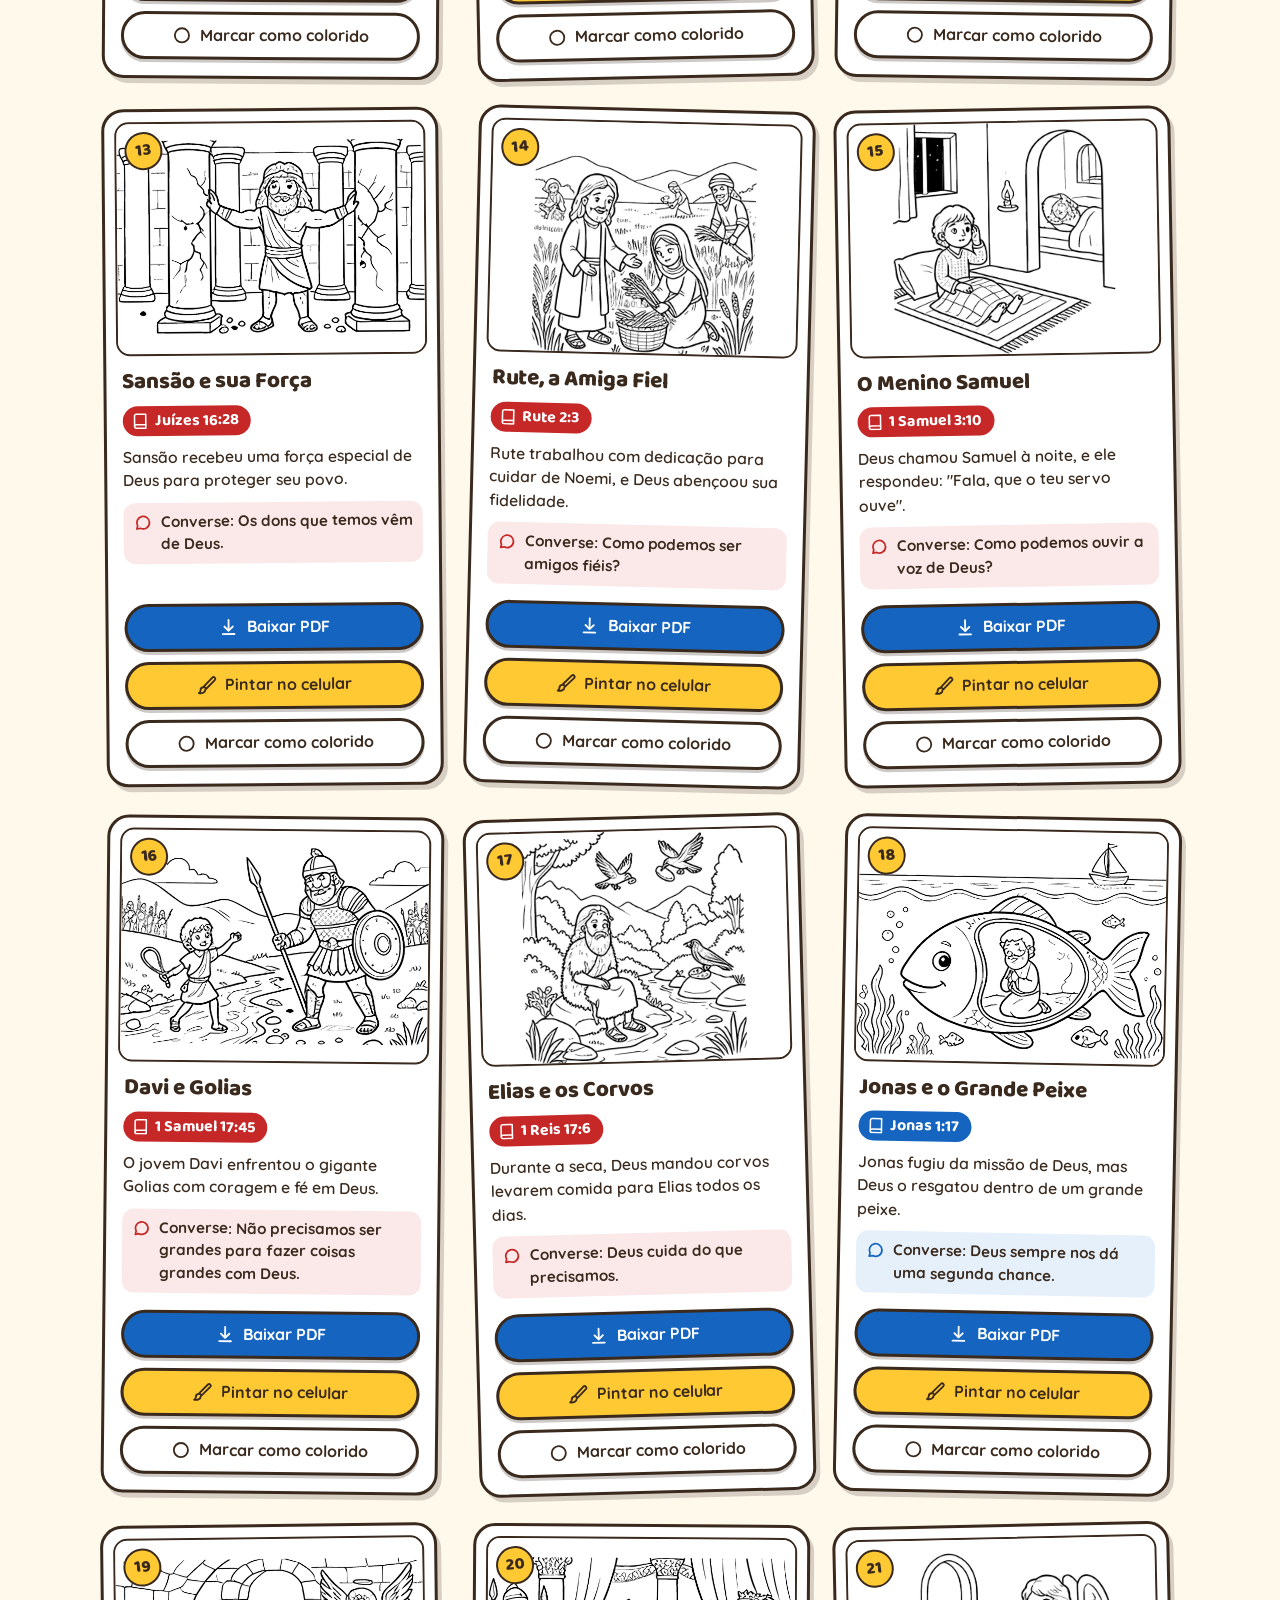
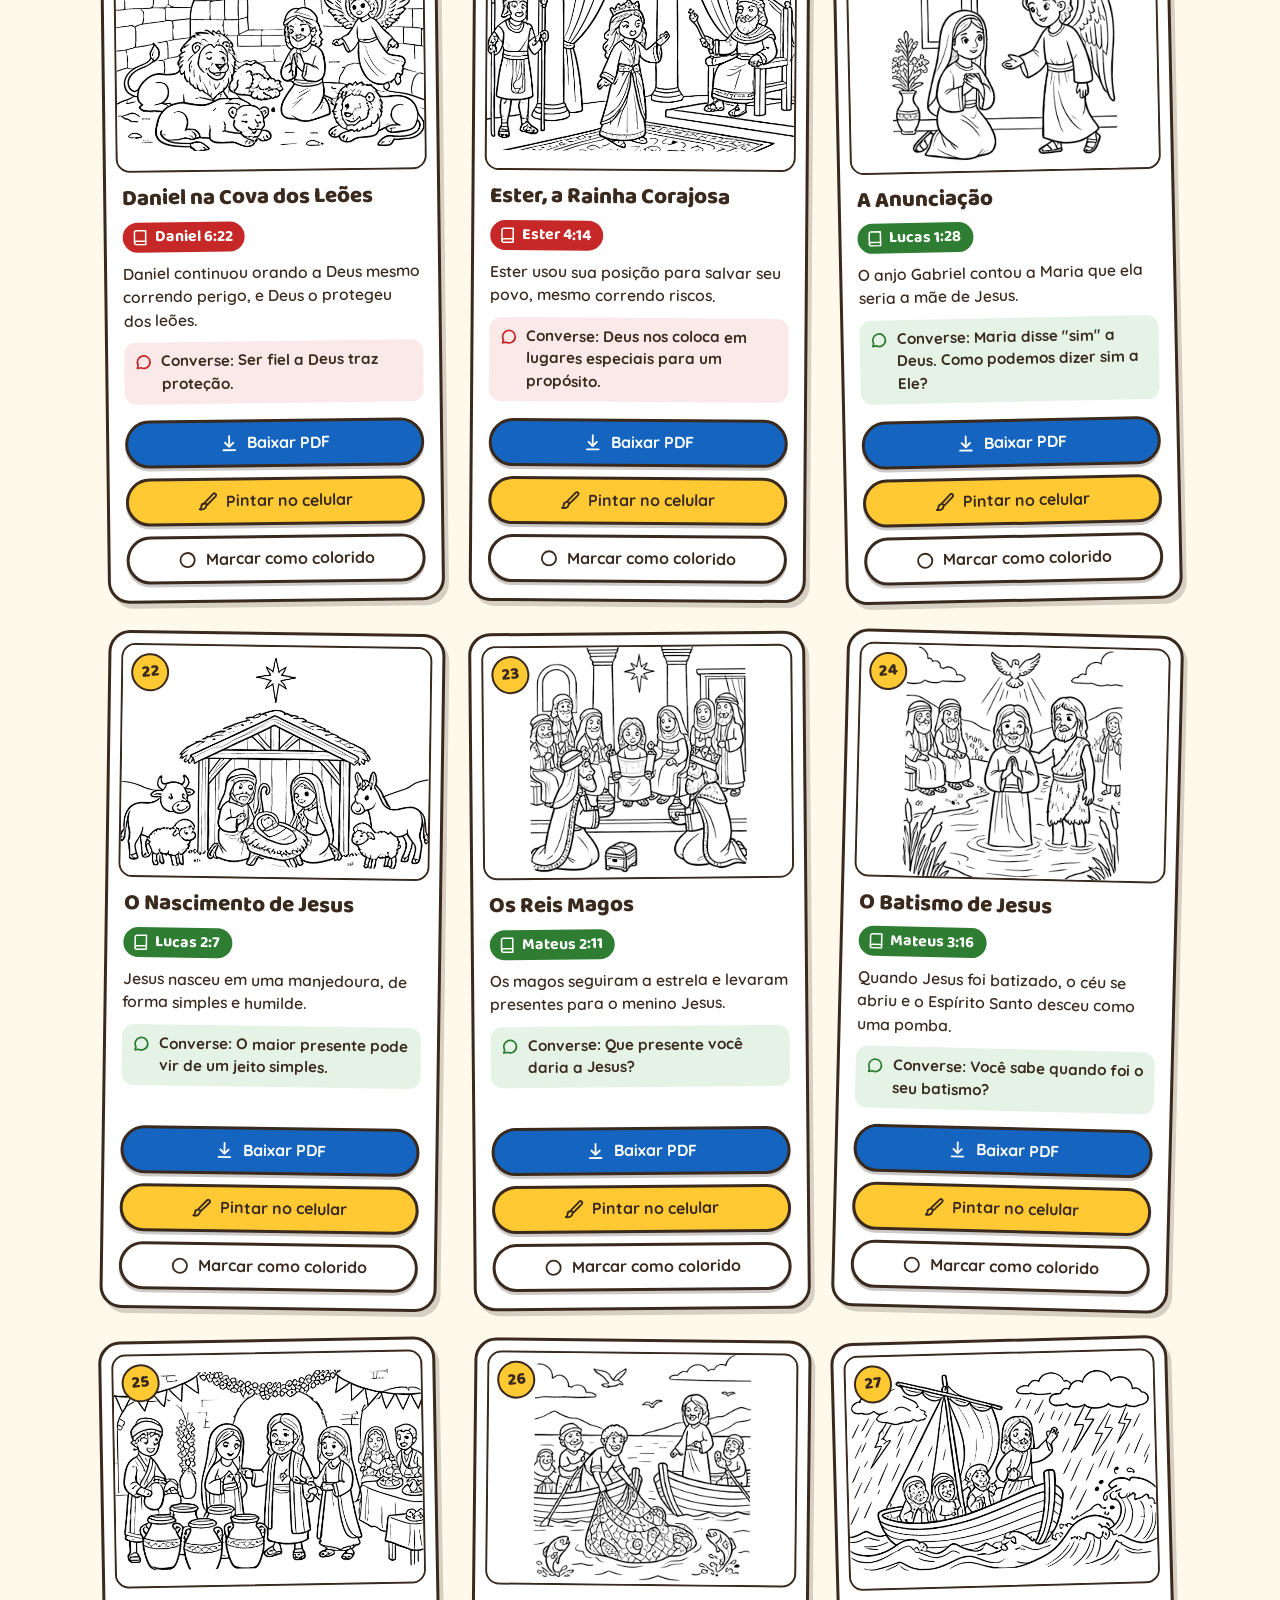
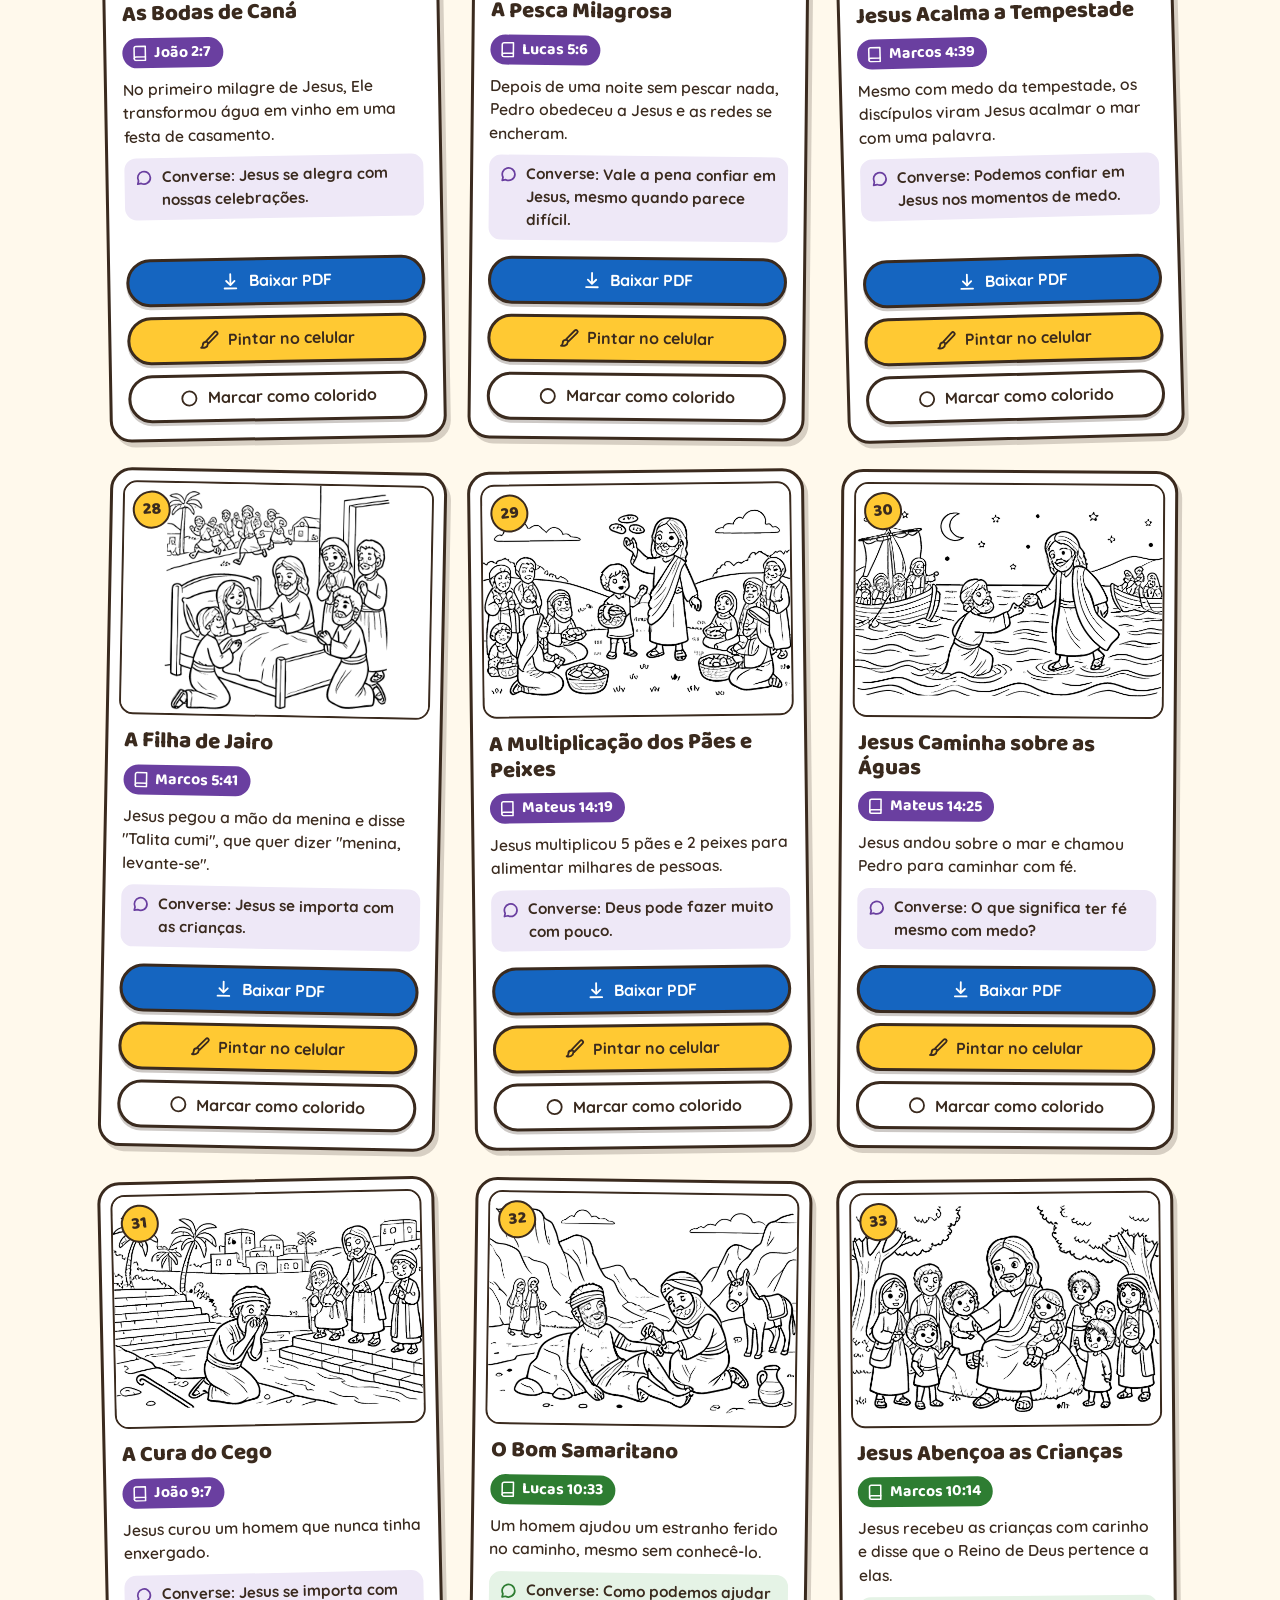
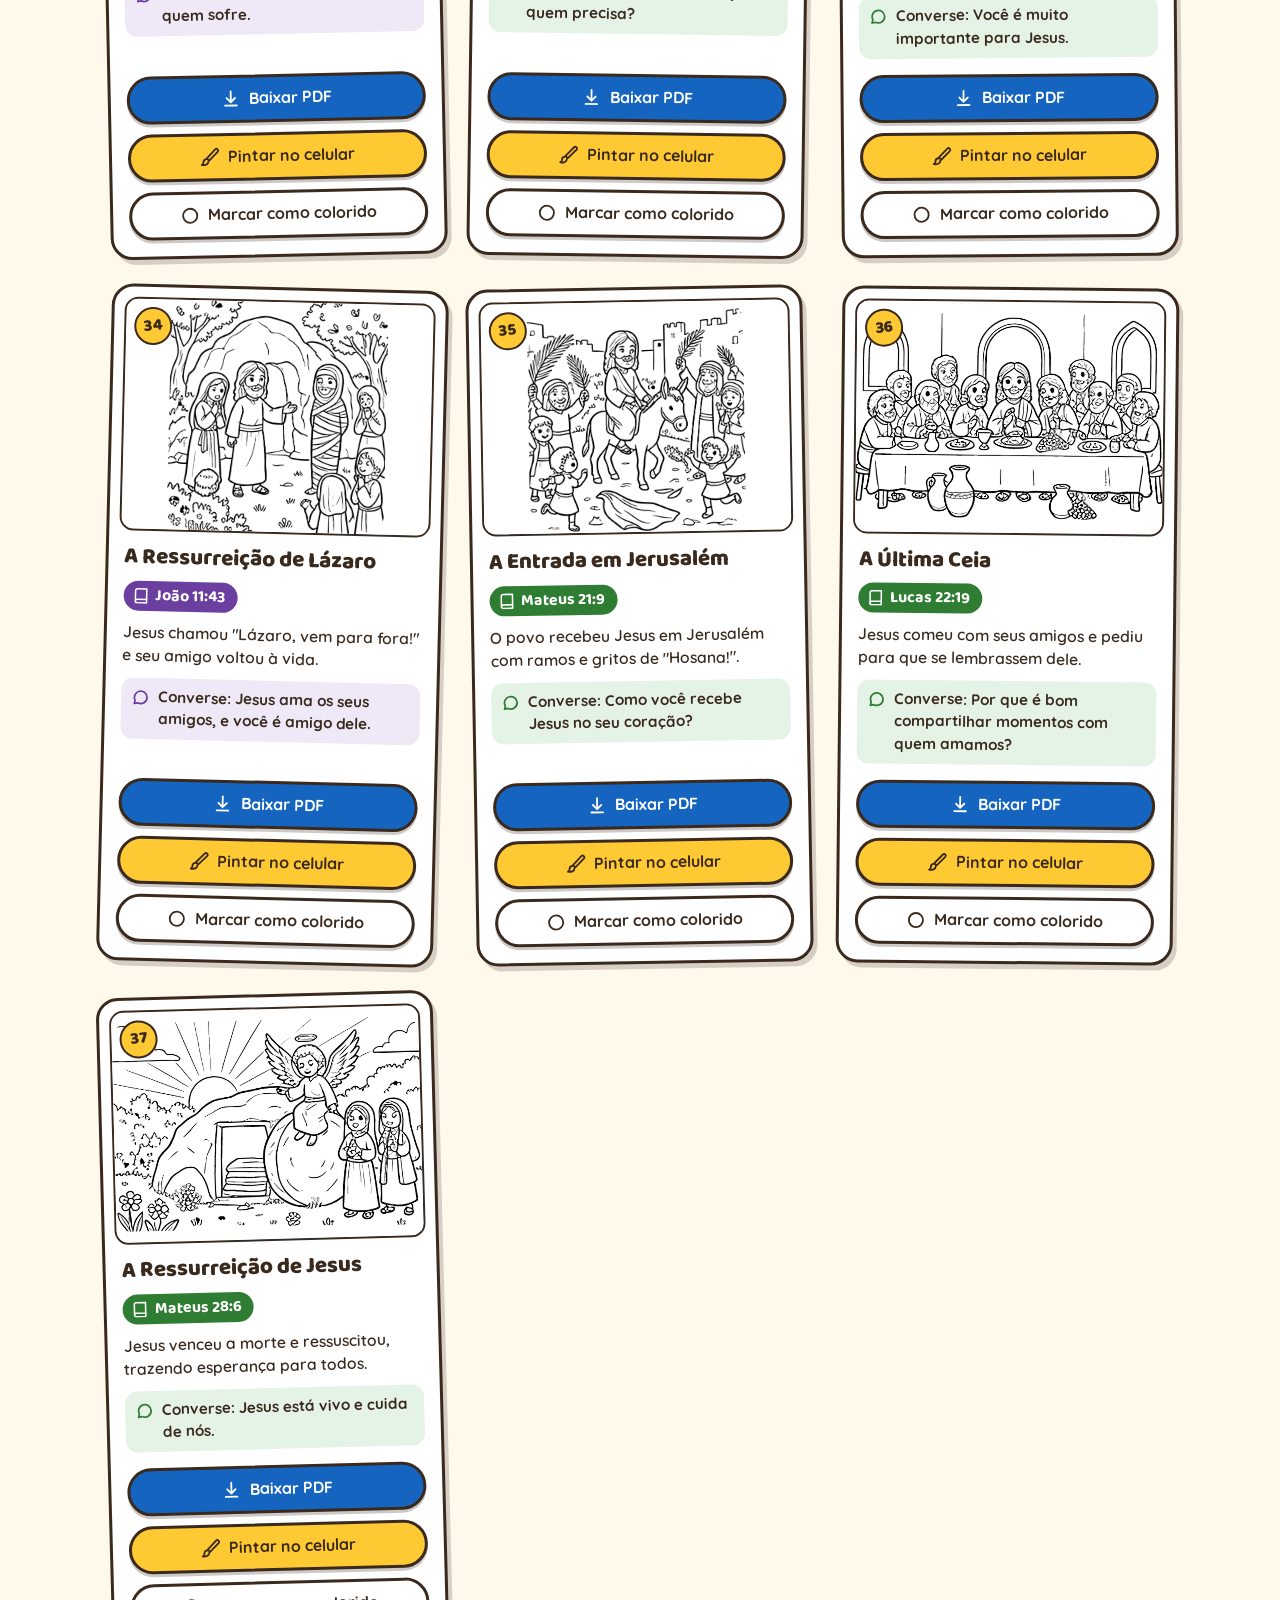
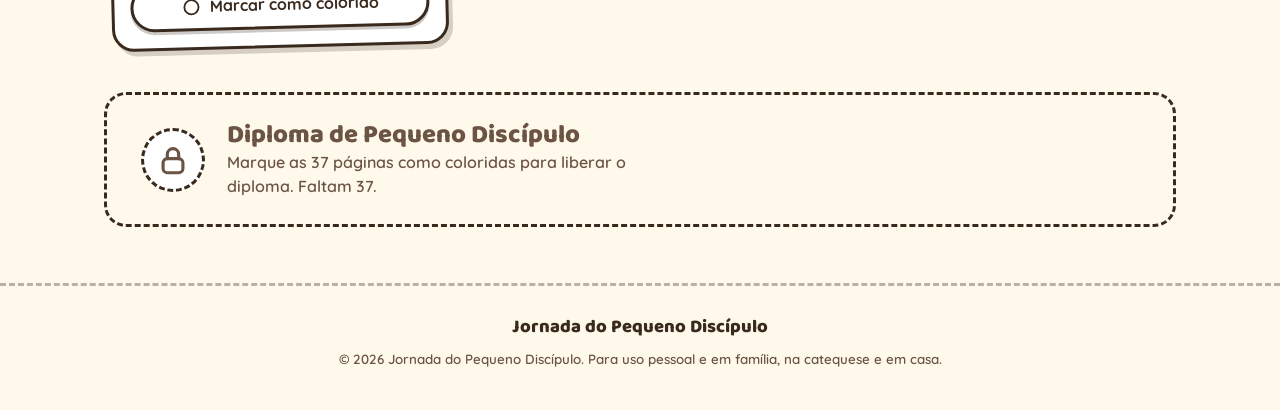
==== commit 3aba9219: "Nome do produto: Jornada do Pequeno Discípulo - Nome aplicado na página de vendas, checkout, obrigad" ====
--- a/area-de-membros/index.html
+++ b/area-de-membros/index.html
@@ -17,7 +17,7 @@
   <link rel="preconnect" href="https://fonts.googleapis.com">
   <link rel="preconnect" href="https://fonts.gstatic.com" crossorigin>
   <link href="https://fonts.googleapis.com/css2?family=Baloo+2:wght@700;800&family=Quicksand:wght@500;600;700&display=swap" rel="stylesheet">
-  <link rel="stylesheet" href="css/style.css">
+  <link rel="stylesheet" href="css/style.css?v=707a104f">
 </head>
 <body data-titulo="Minhas páginas">
   <a class="pular-link" href="#conteudo">Pular para o conteúdo</a>
@@ -84,9 +84,9 @@
     </div>
   </footer>
 
-  <script src="js/config.js"></script>
-  <script src="js/paginas.js"></script>
-  <script src="js/pintar.js"></script>
-  <script src="js/app.js"></script>
+  <script src="js/config.js?v=e964f2d2"></script>
+  <script src="js/paginas.js?v=c13d431b"></script>
+  <script src="js/pintar.js?v=b03146ad"></script>
+  <script src="js/app.js?v=57fc60e7"></script>
 </body>
 </html>
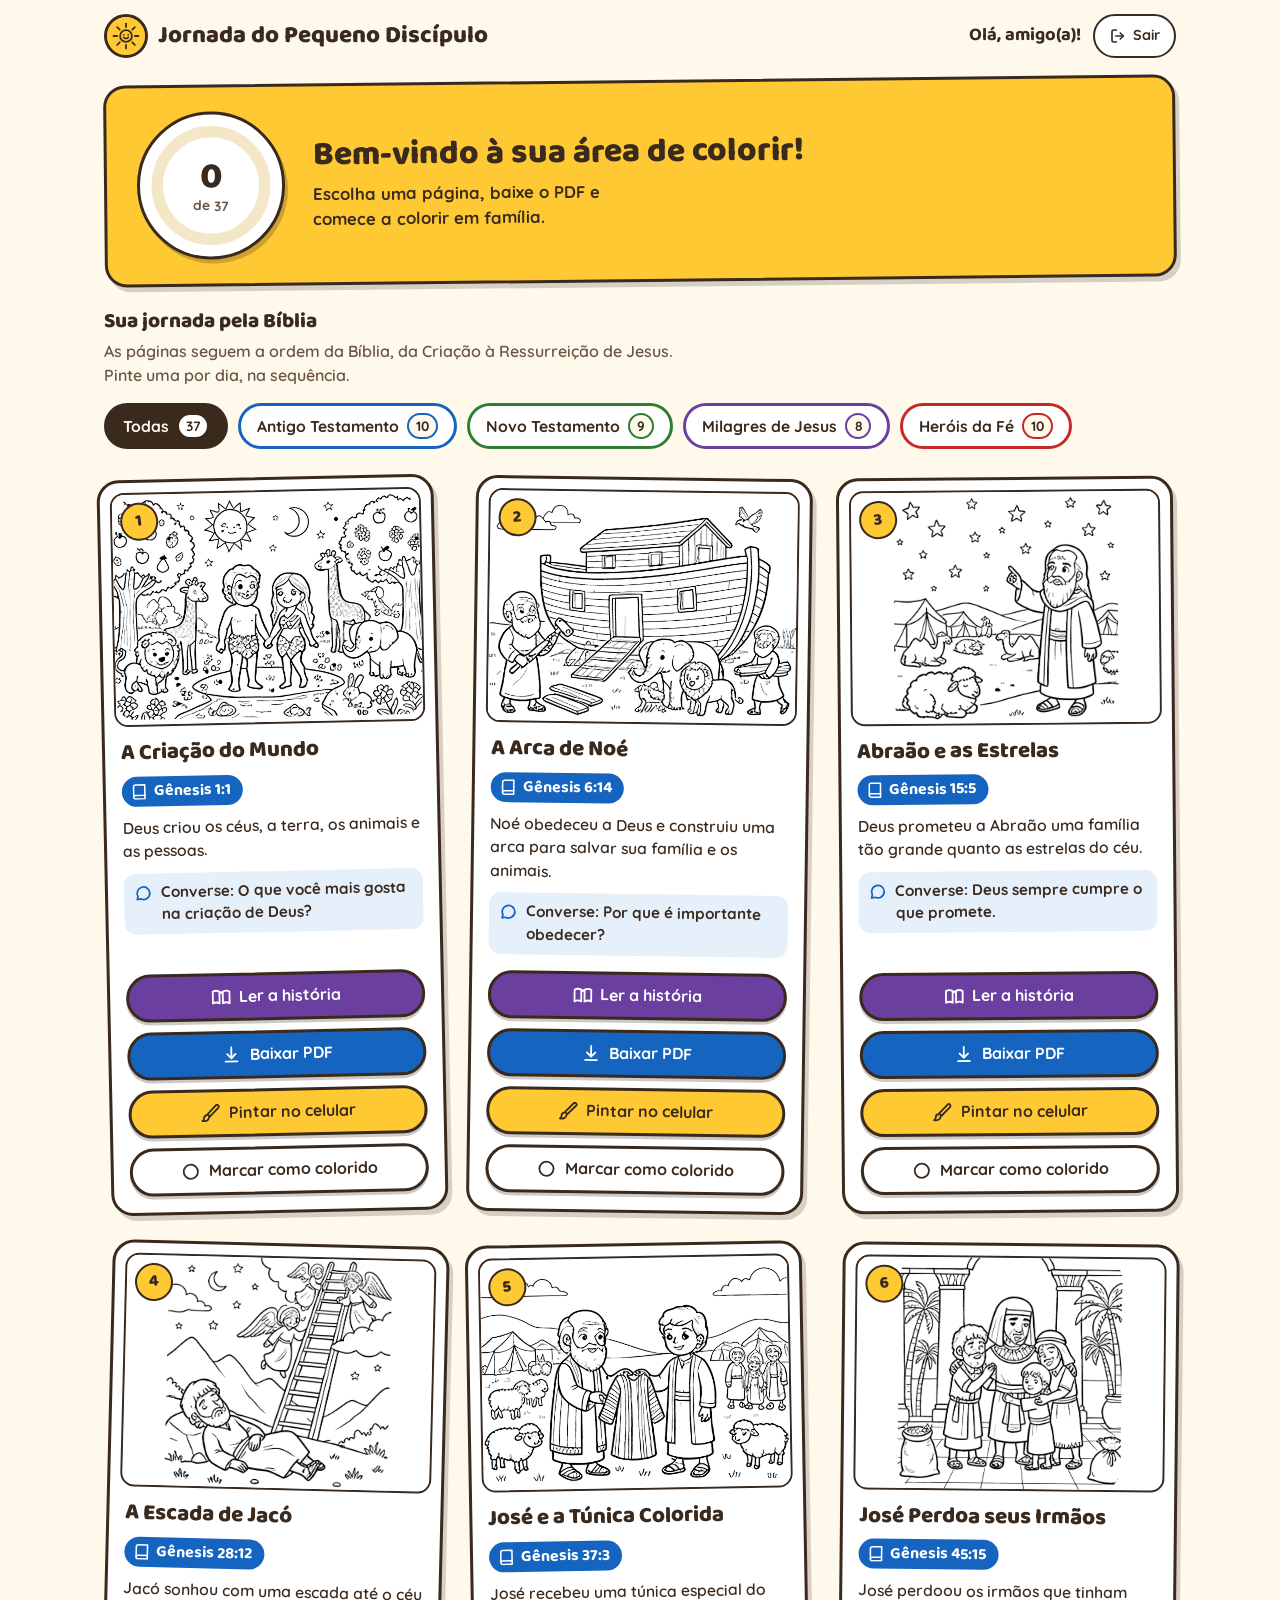
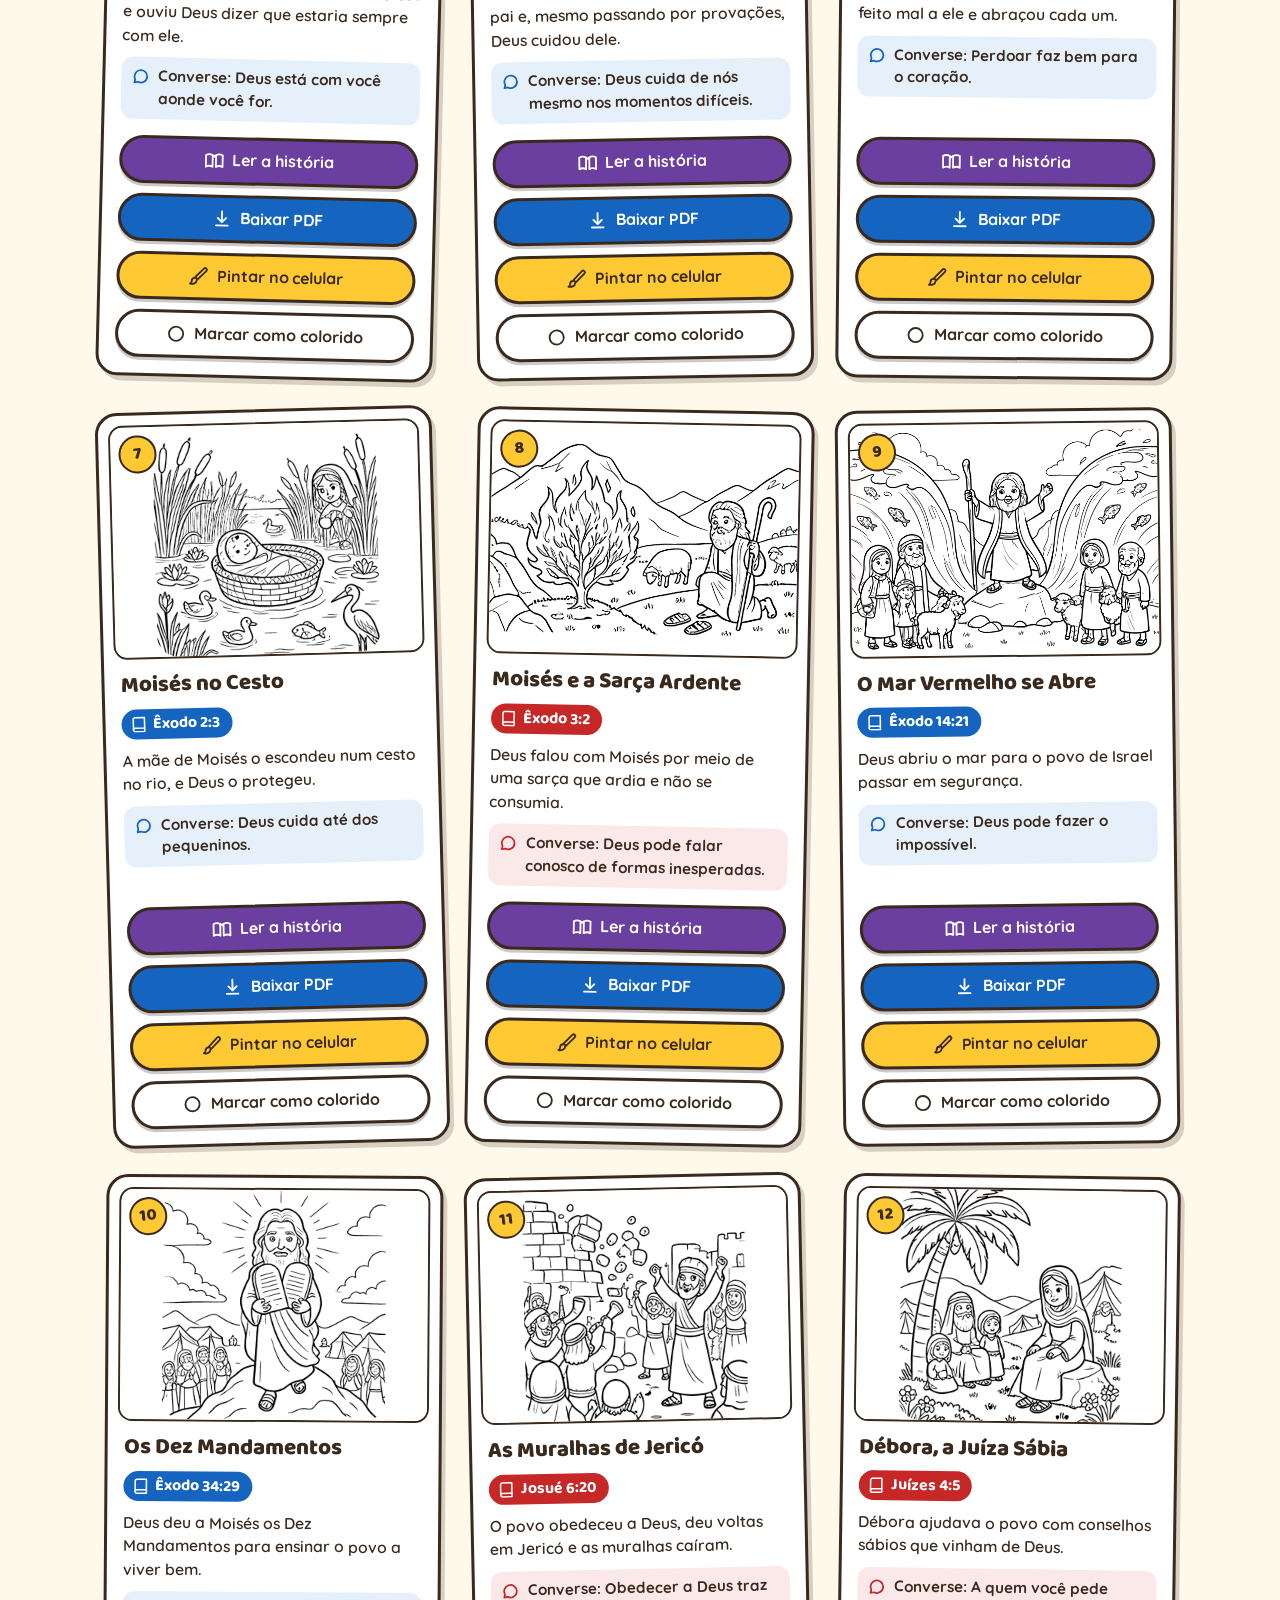
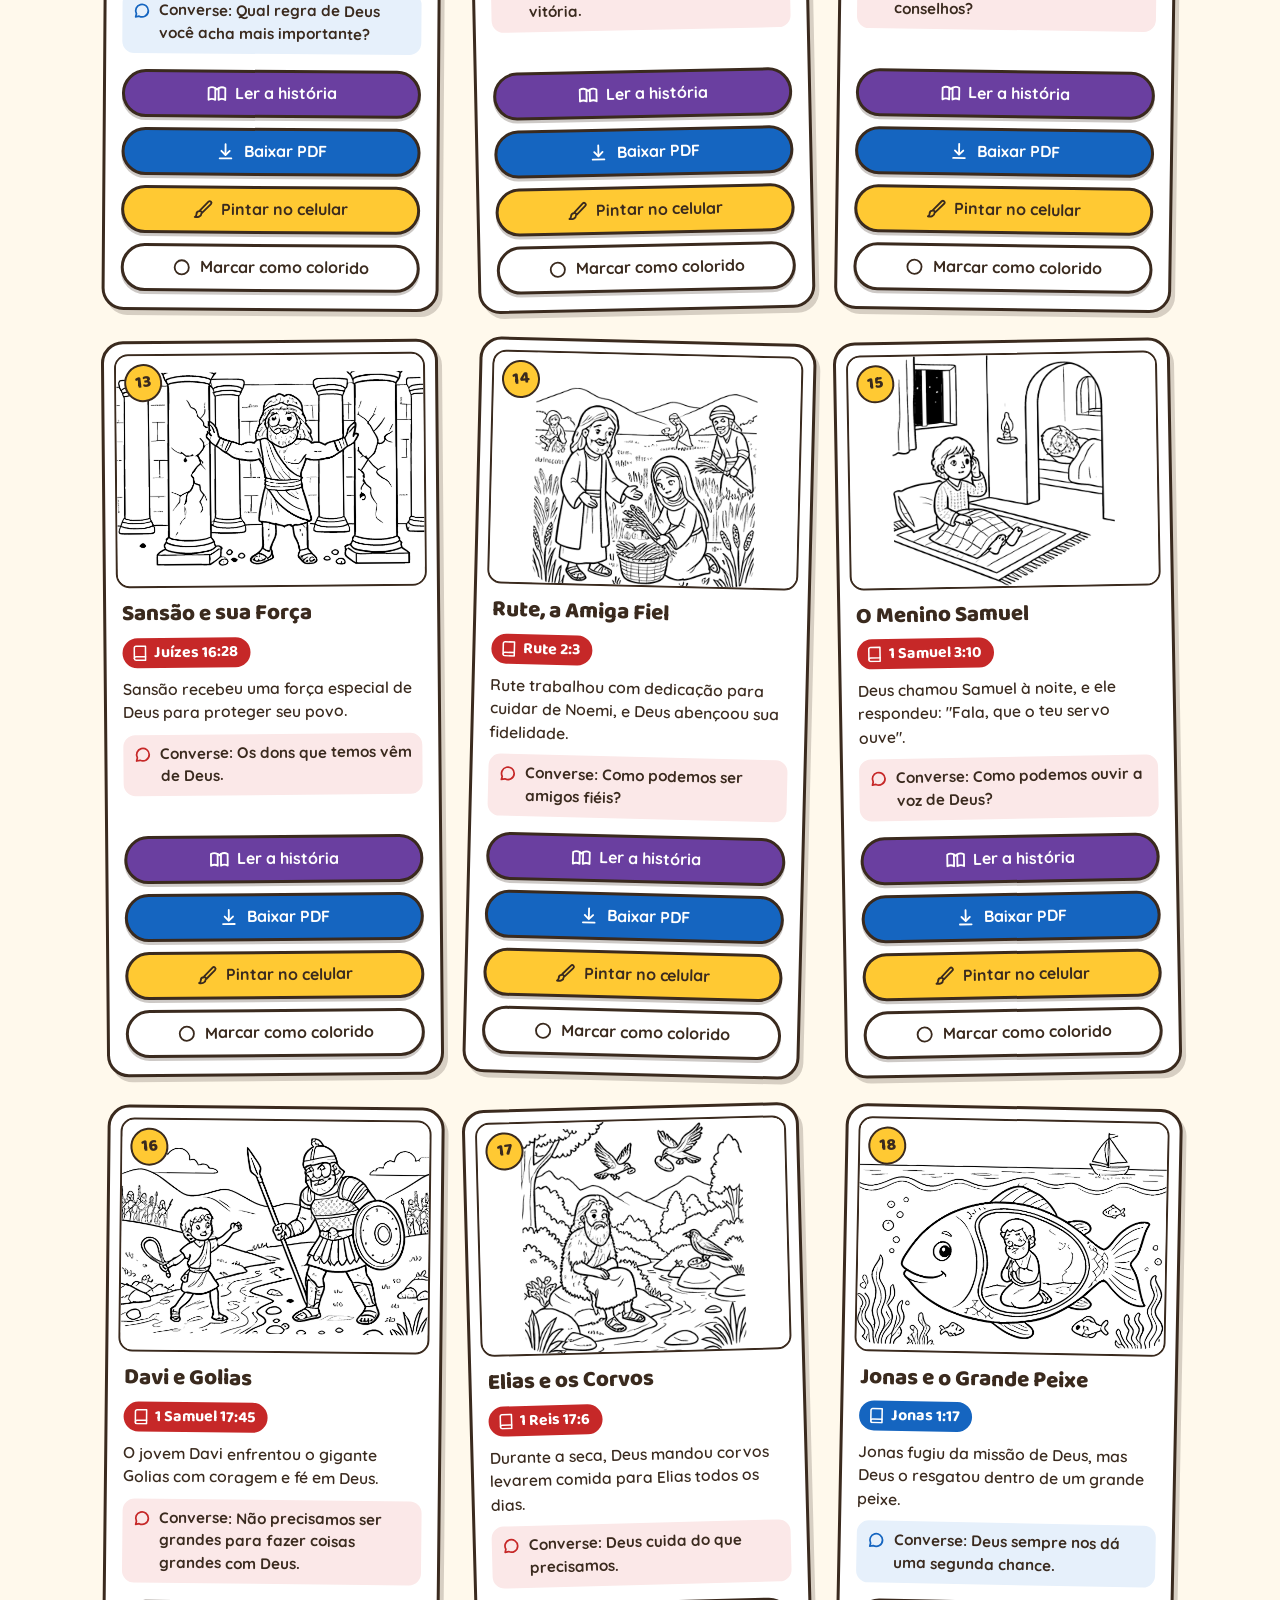
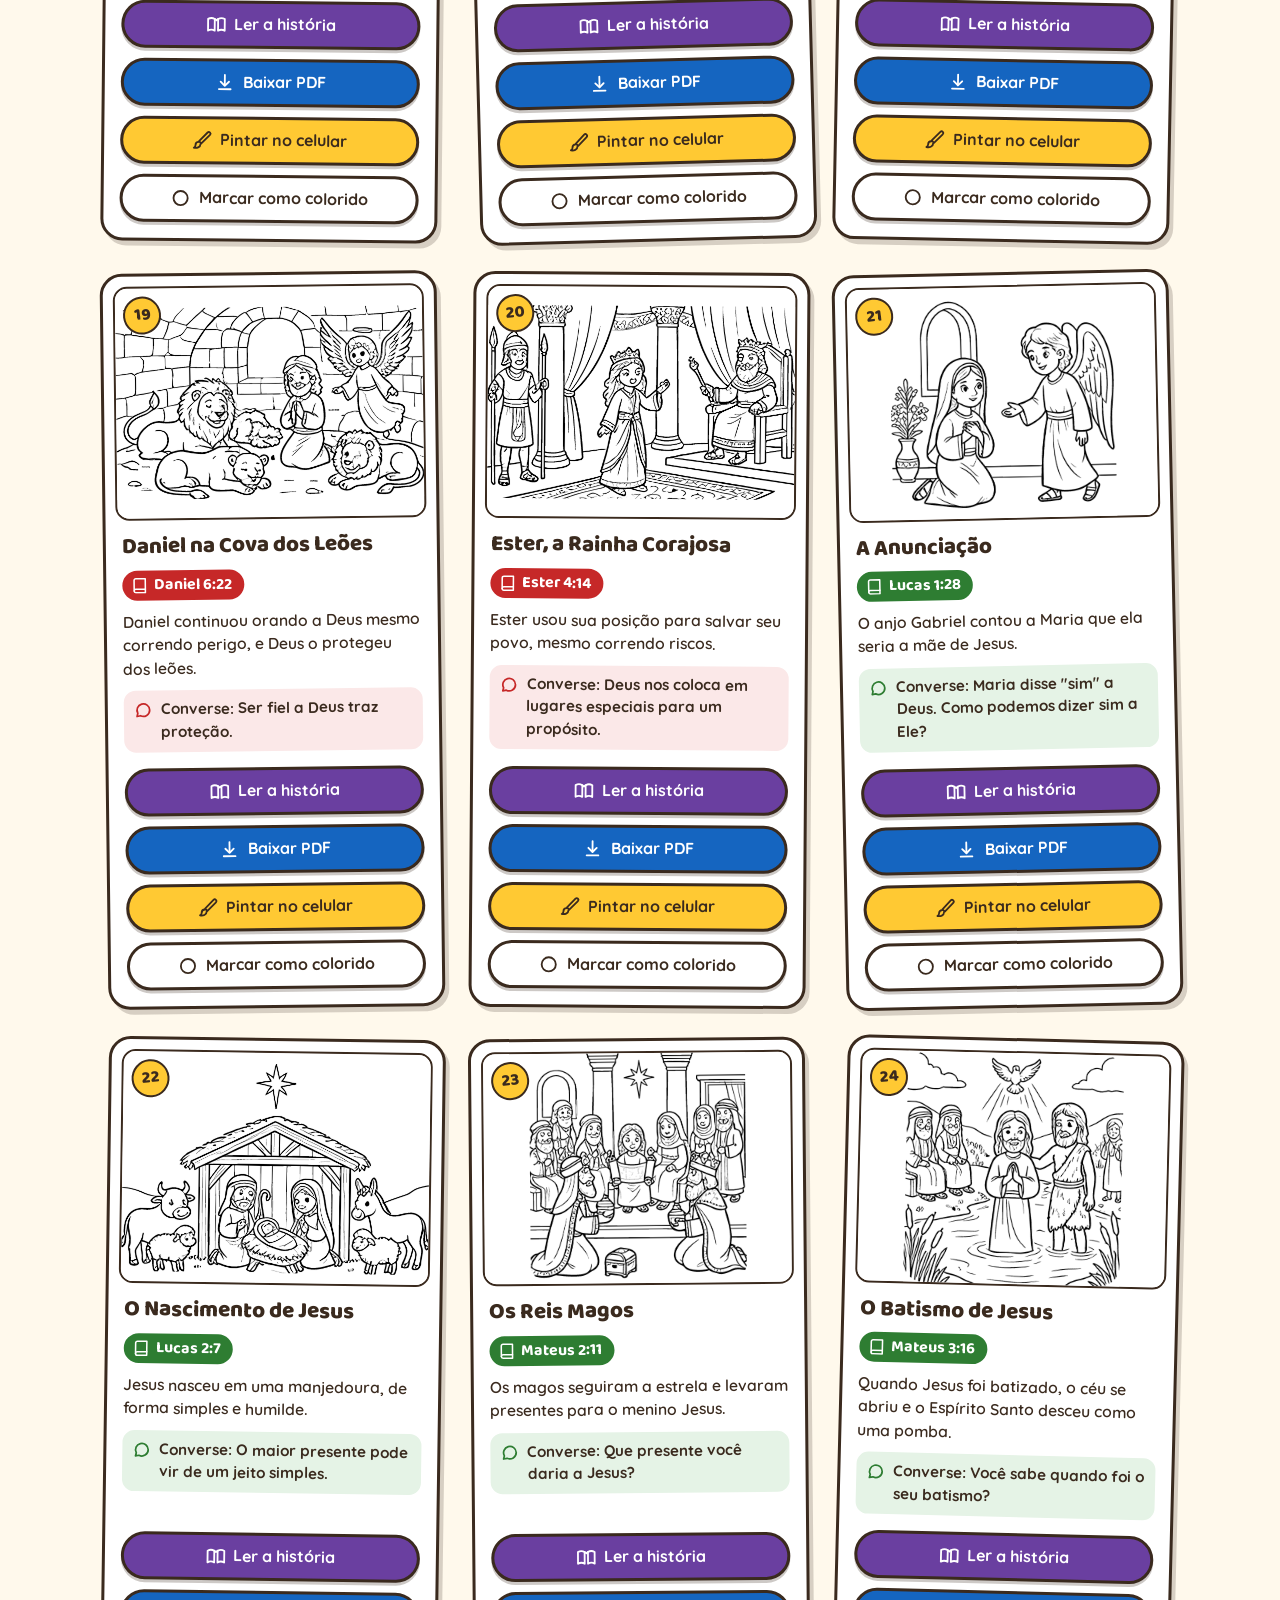
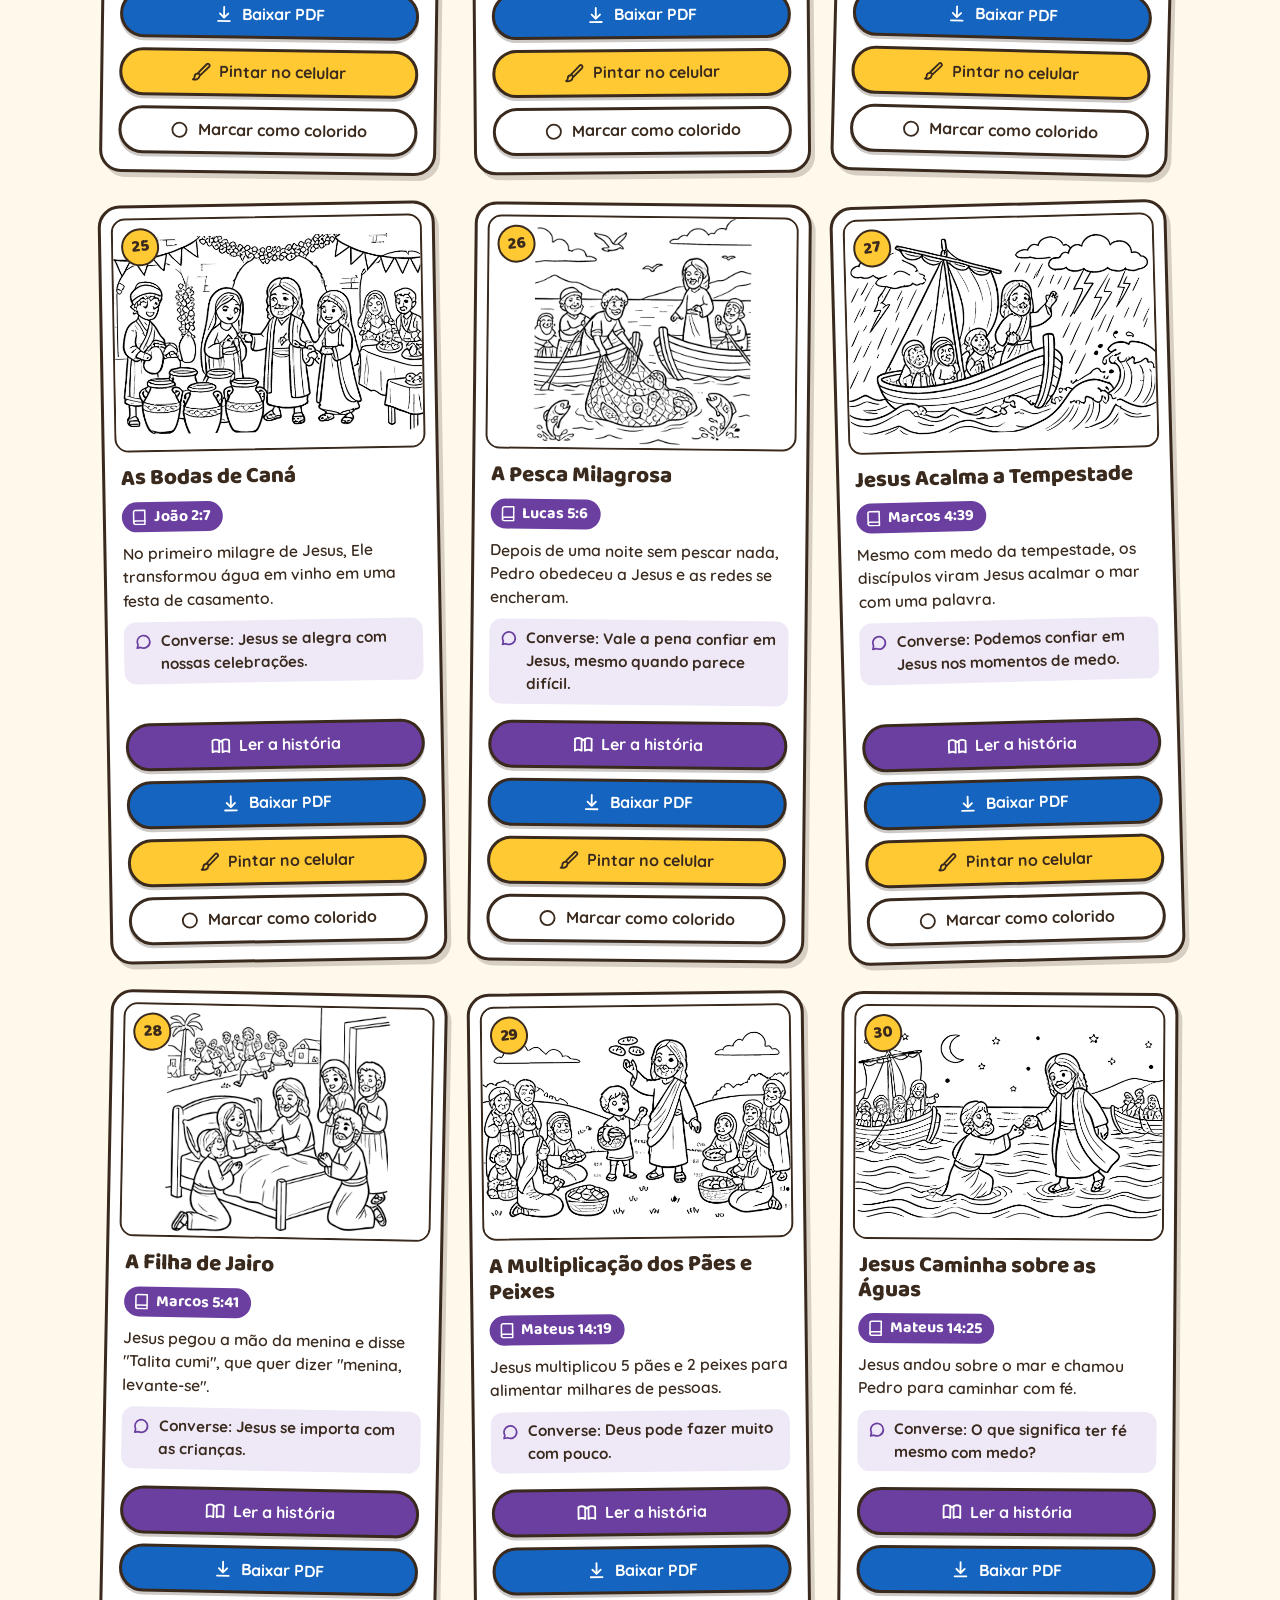
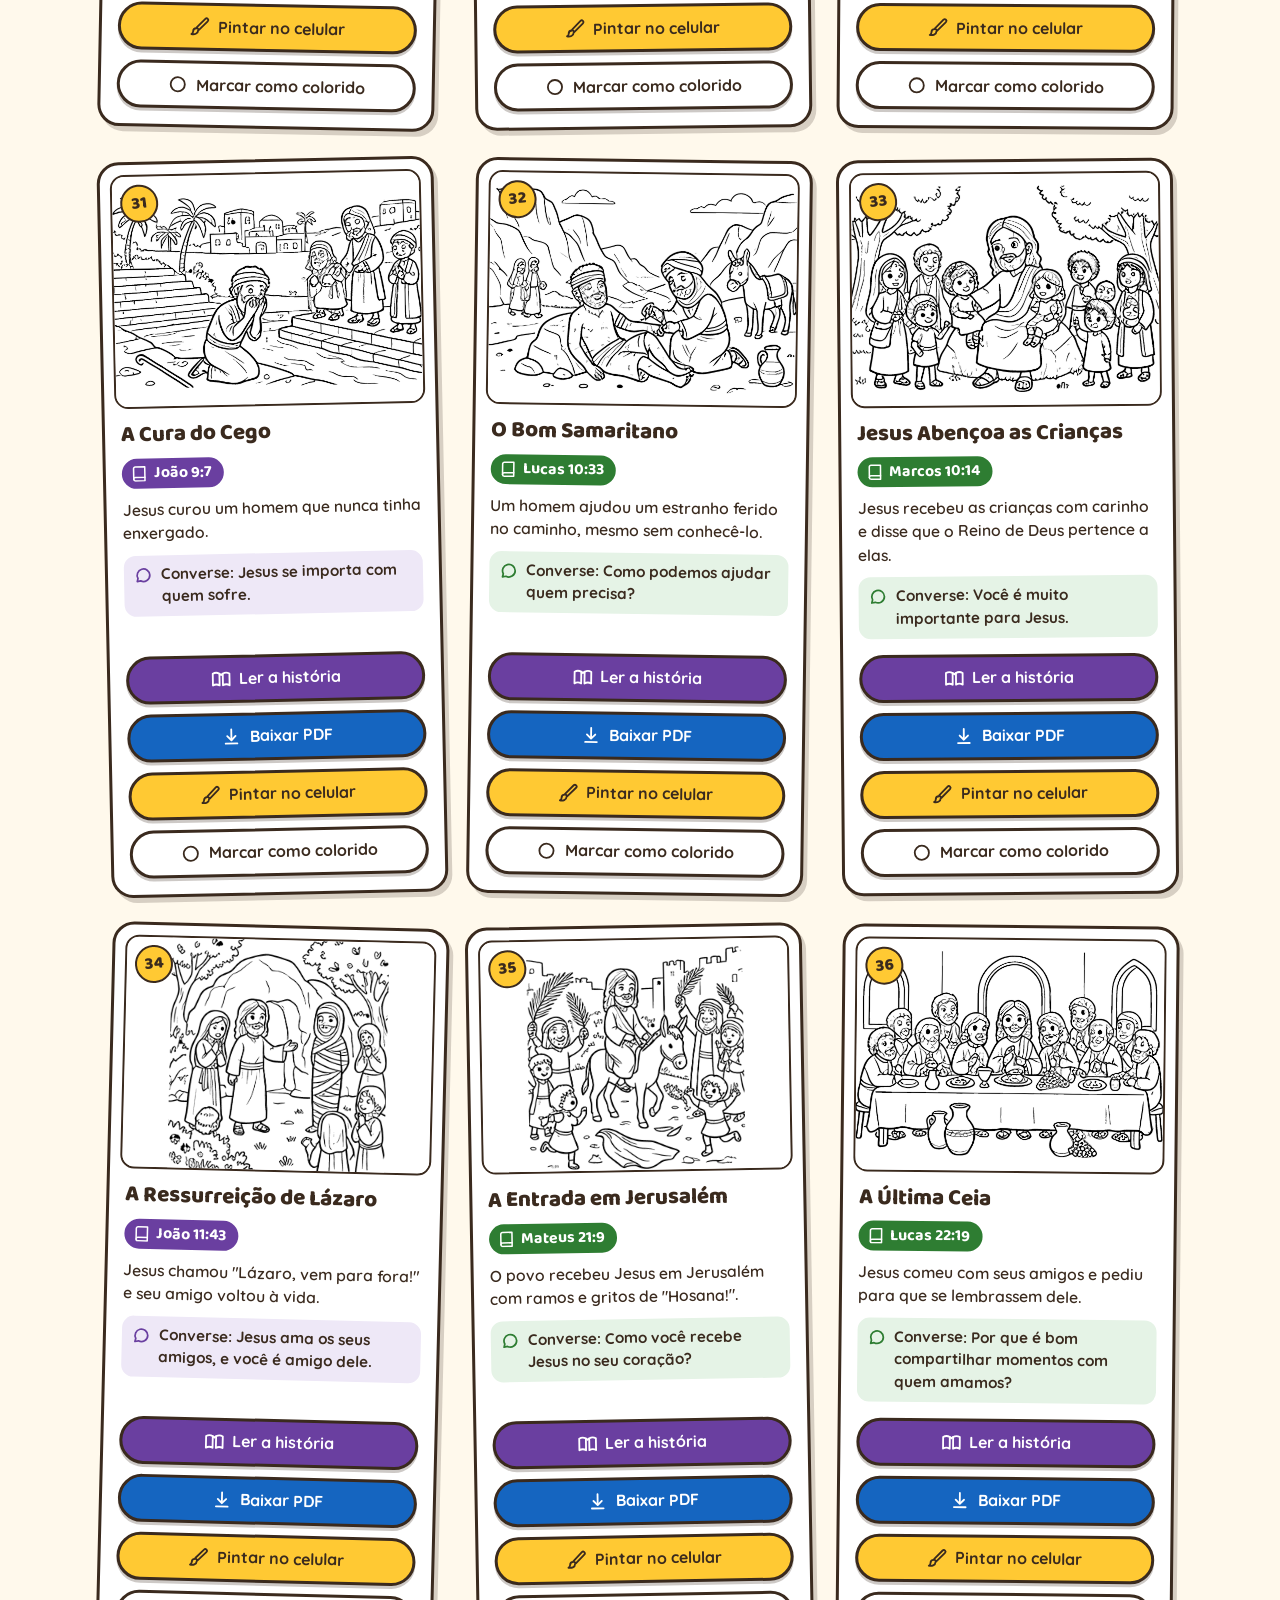
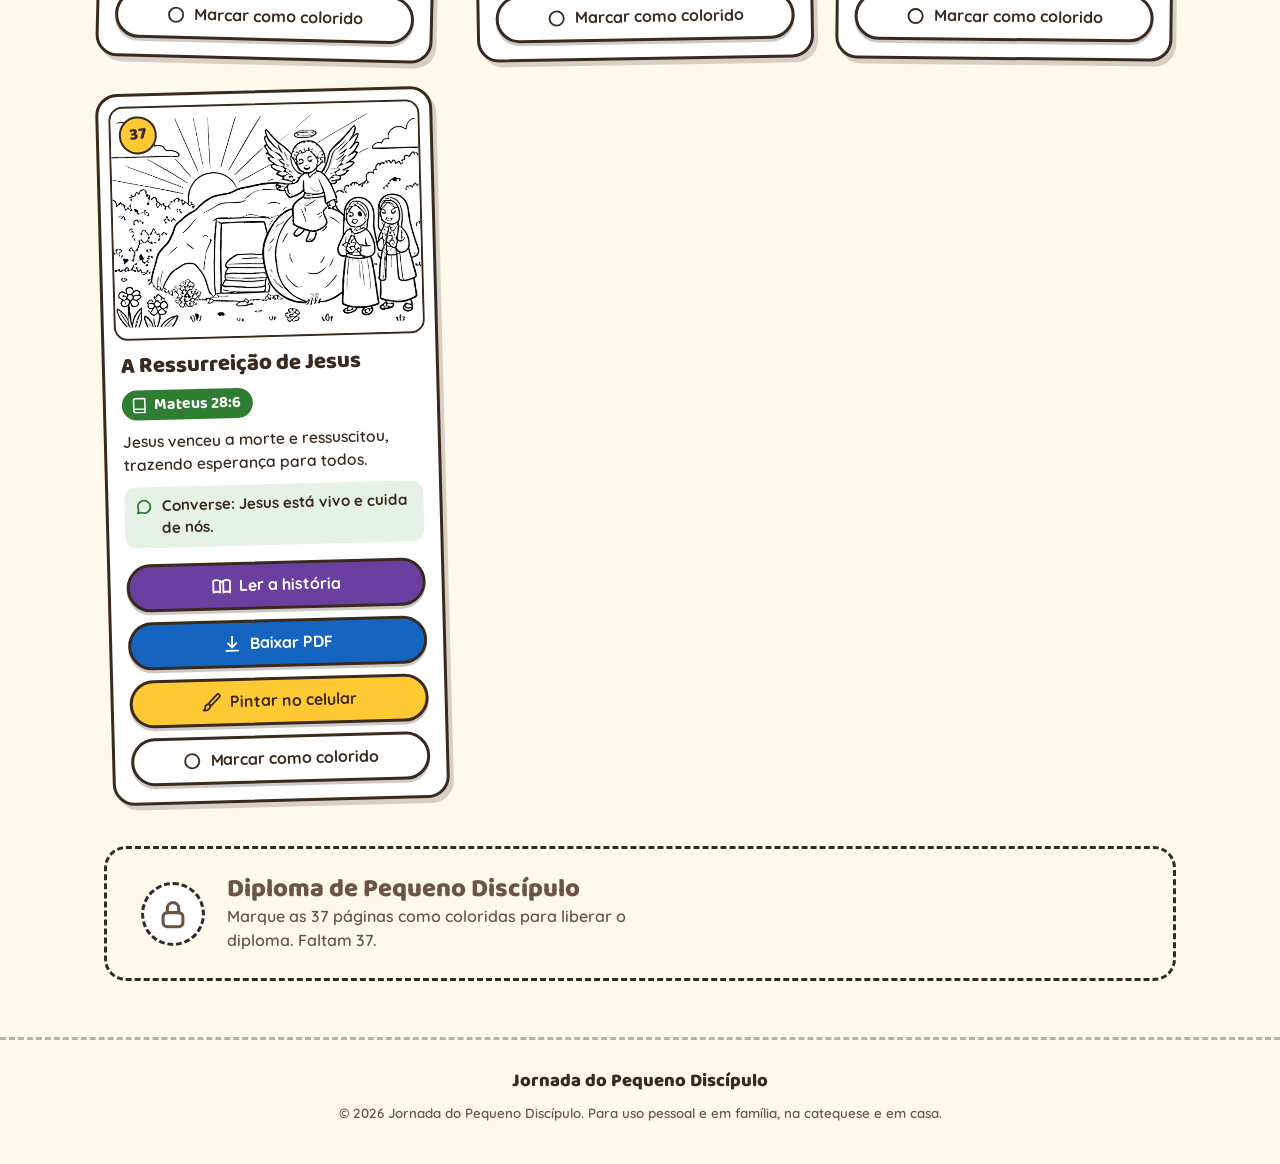
==== commit 12ff5834: "Histórias Bíblicas: uma história para cada desenho - area-de-membros/js/historias.js: 37 histórias c" ====
--- a/area-de-membros/index.html
+++ b/area-de-membros/index.html
@@ -17,7 +17,7 @@
   <link rel="preconnect" href="https://fonts.googleapis.com">
   <link rel="preconnect" href="https://fonts.gstatic.com" crossorigin>
   <link href="https://fonts.googleapis.com/css2?family=Baloo+2:wght@700;800&family=Quicksand:wght@500;600;700&display=swap" rel="stylesheet">
-  <link rel="stylesheet" href="css/style.css?v=707a104f">
+  <link rel="stylesheet" href="css/style.css?v=e7fe254c">
 </head>
 <body data-titulo="Minhas páginas">
   <a class="pular-link" href="#conteudo">Pular para o conteúdo</a>
@@ -85,8 +85,9 @@
   </footer>
 
   <script src="js/config.js?v=e964f2d2"></script>
+  <script src="js/historias.js?v=22fb6924"></script>
   <script src="js/paginas.js?v=c13d431b"></script>
   <script src="js/pintar.js?v=b03146ad"></script>
-  <script src="js/app.js?v=57fc60e7"></script>
+  <script src="js/app.js?v=da5ef653"></script>
 </body>
 </html>
--- a/area-de-membros/css/style.css
+++ b/area-de-membros/css/style.css
@@ -357,3 +357,20 @@
 .pintor .giz[aria-pressed="true"] { transform: translateY(-4px); }
 .pintor__acoes { display: grid; grid-template-columns: 1fr 1fr 1.4fr; gap: 8px; margin-top: 10px; }
 .pintor__acoes .btn { padding: 0 10px; font-size: .95rem; }
+
+/* ---------- Ler a história ---------- */
+.leitura {
+  --cor: var(--roxo);
+  width: min(100vw - 16px, 640px); max-height: calc(100dvh - 16px); padding: 18px 18px 20px; overflow: auto;
+  border: var(--borda); border-radius: var(--raio); background: var(--branco); color: var(--texto);
+}
+.leitura { --tom: var(--roxo-claro); }
+.leitura[data-cat="at"] { --cor: var(--azul); --tom: var(--azul-claro); } .leitura[data-cat="nt"] { --cor: var(--verde); --tom: var(--verde-claro); }
+.leitura[data-cat="mil"] { --cor: var(--roxo); --tom: var(--roxo-claro); } .leitura[data-cat="her"] { --cor: var(--vermelho); --tom: var(--vermelho-claro); }
+.leitura::backdrop { background: rgba(58, 42, 30, .6); }
+.leitura__topo { display: flex; align-items: center; justify-content: space-between; gap: 10px; }
+.leitura__ref { padding: 3px 12px; border-radius: 999px; background: var(--cor); color: #fff; font-family: var(--fonte-titulo); font-weight: 700; }
+.leitura h2 { margin: 12px 0 8px; font-size: 1.7rem; }
+.leitura__texto { display: grid; gap: 12px; font-size: 1.12rem; line-height: 1.65; font-weight: 600; }
+.leitura__conversa { margin: 18px 0 16px; }
+.btn--roxo:hover { background: #573386; }
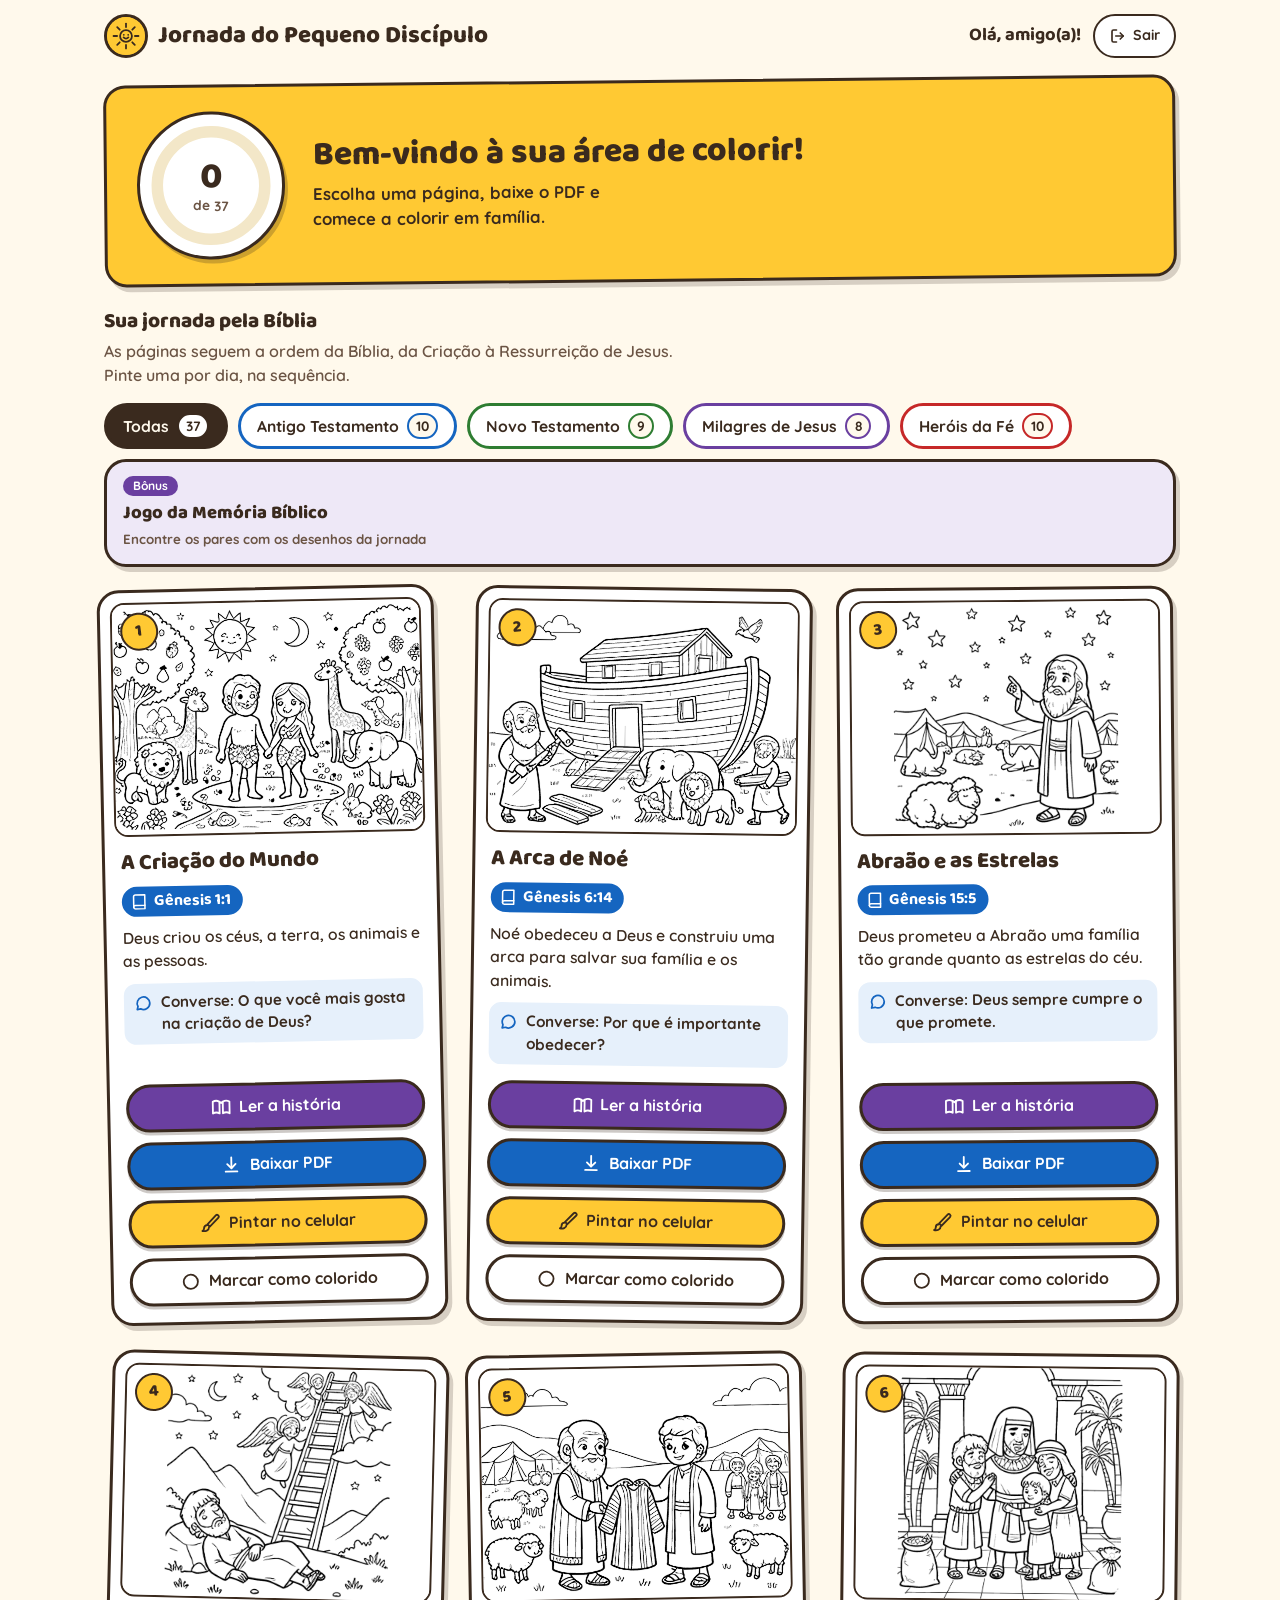
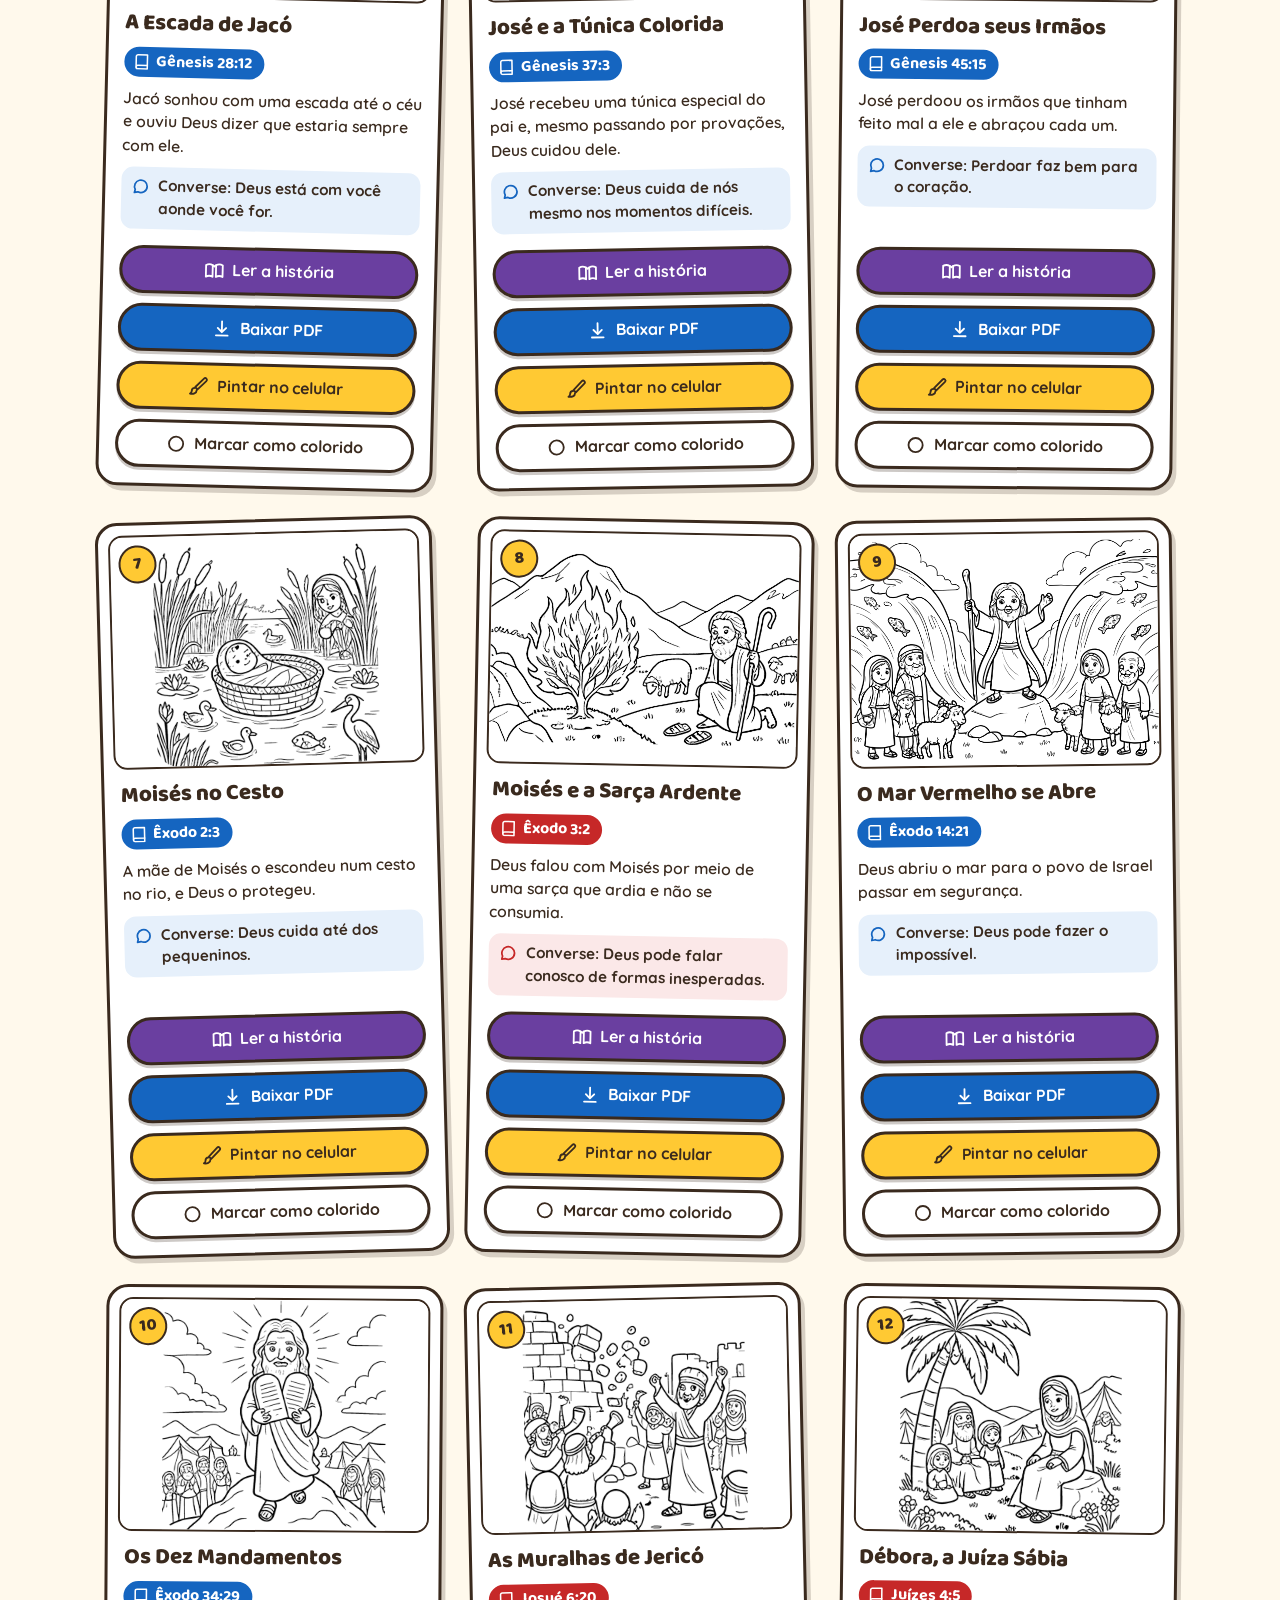
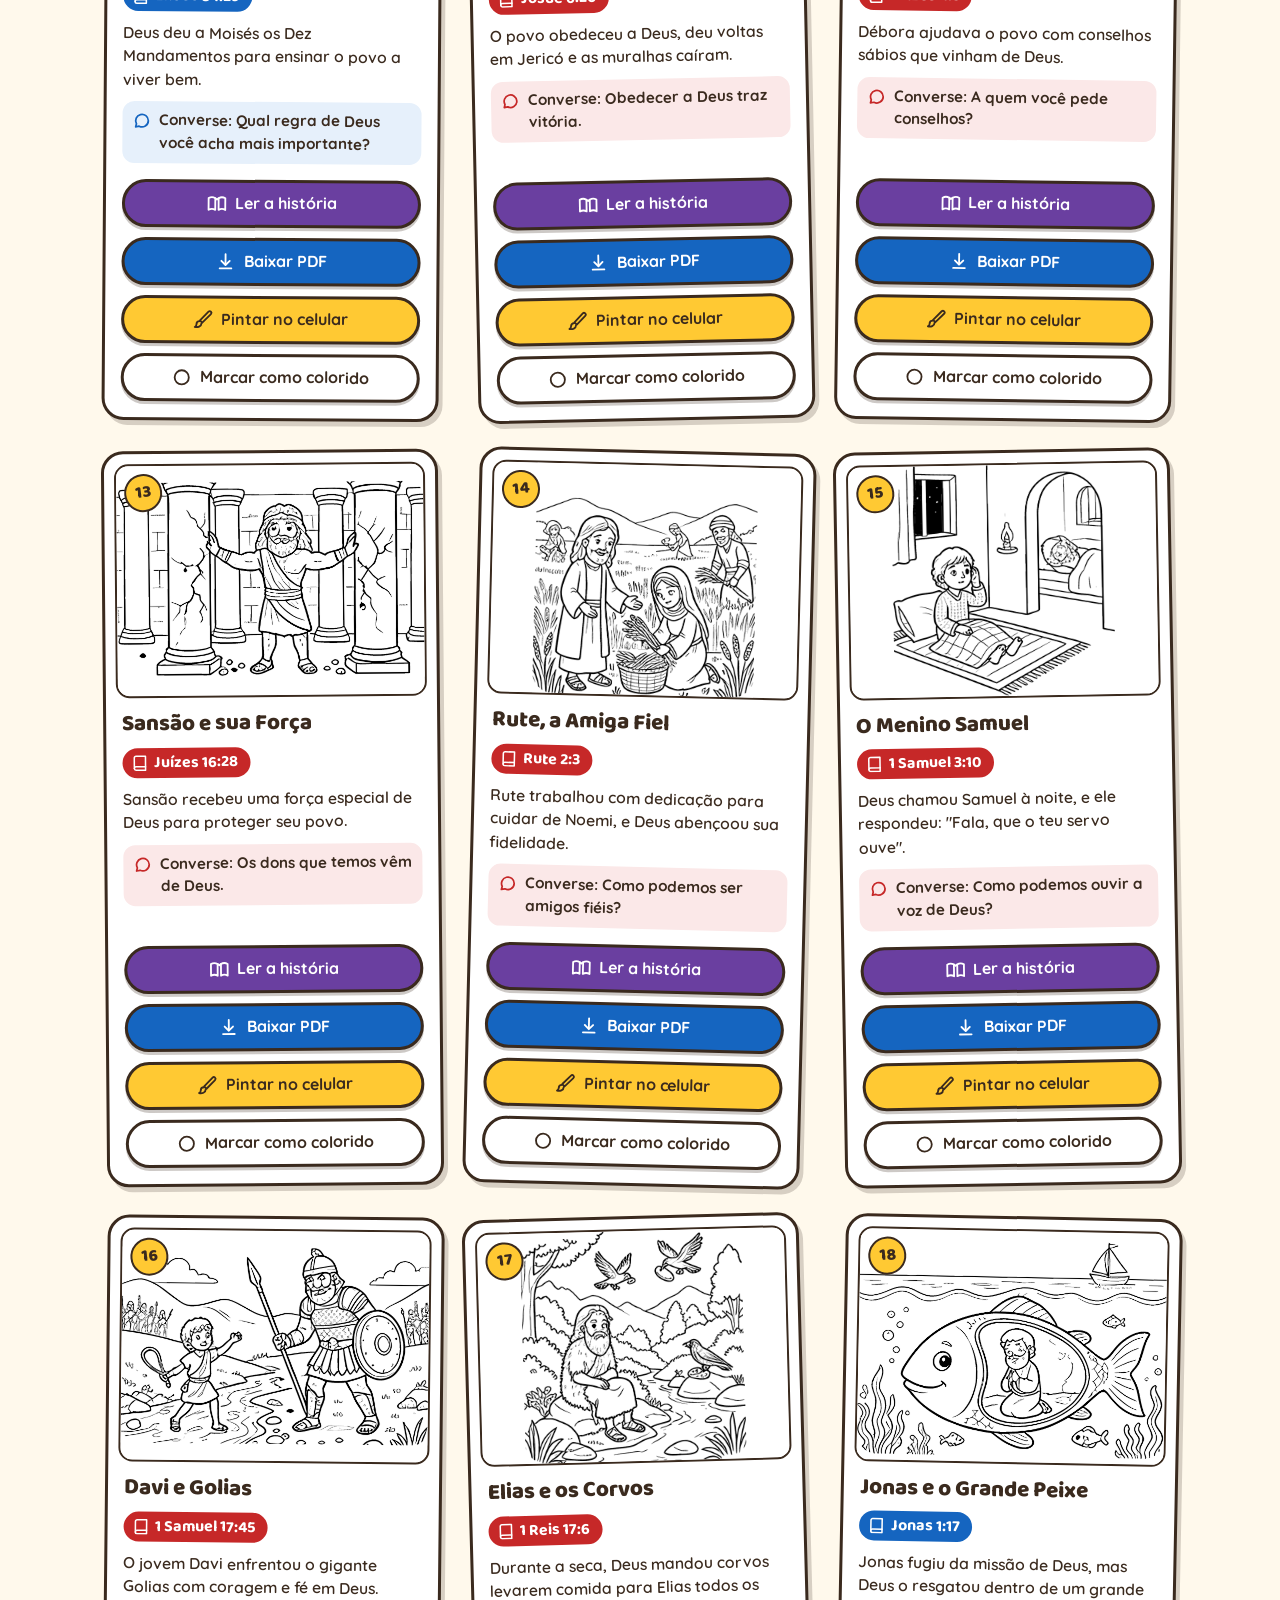
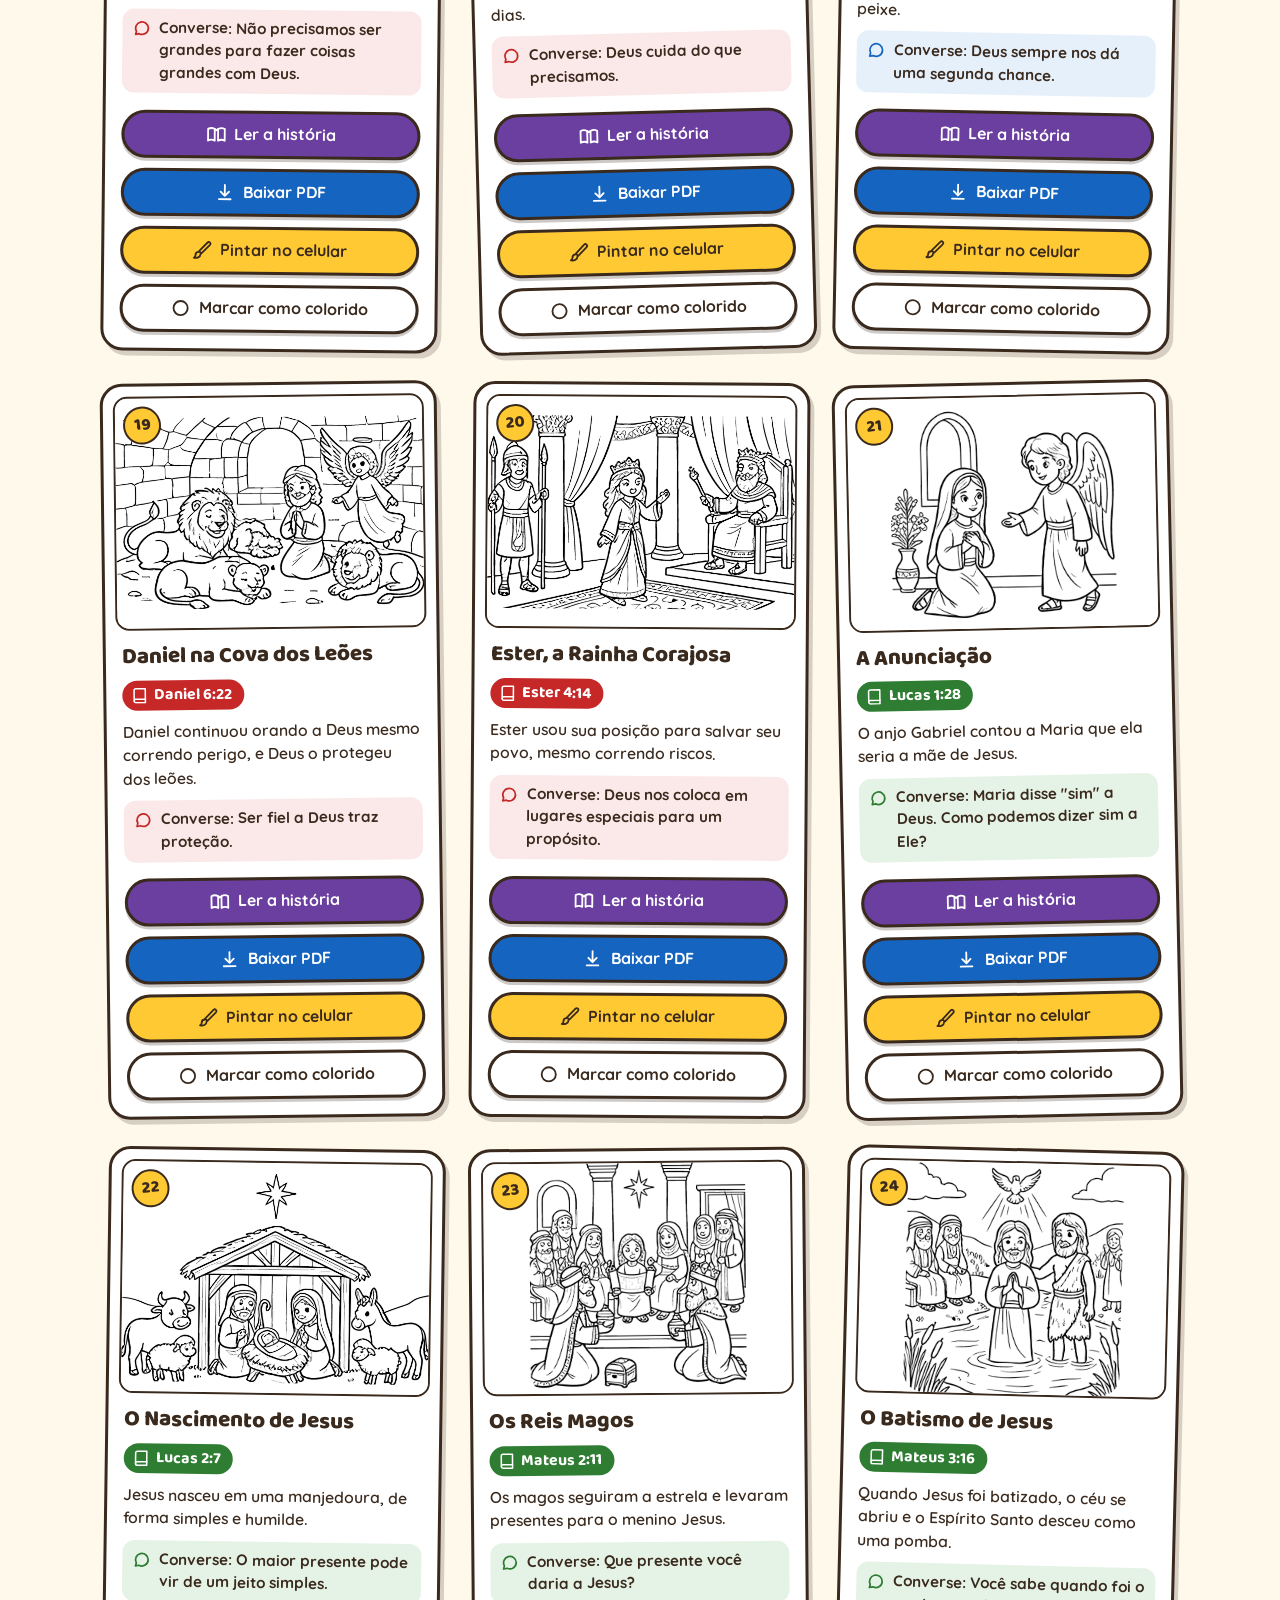
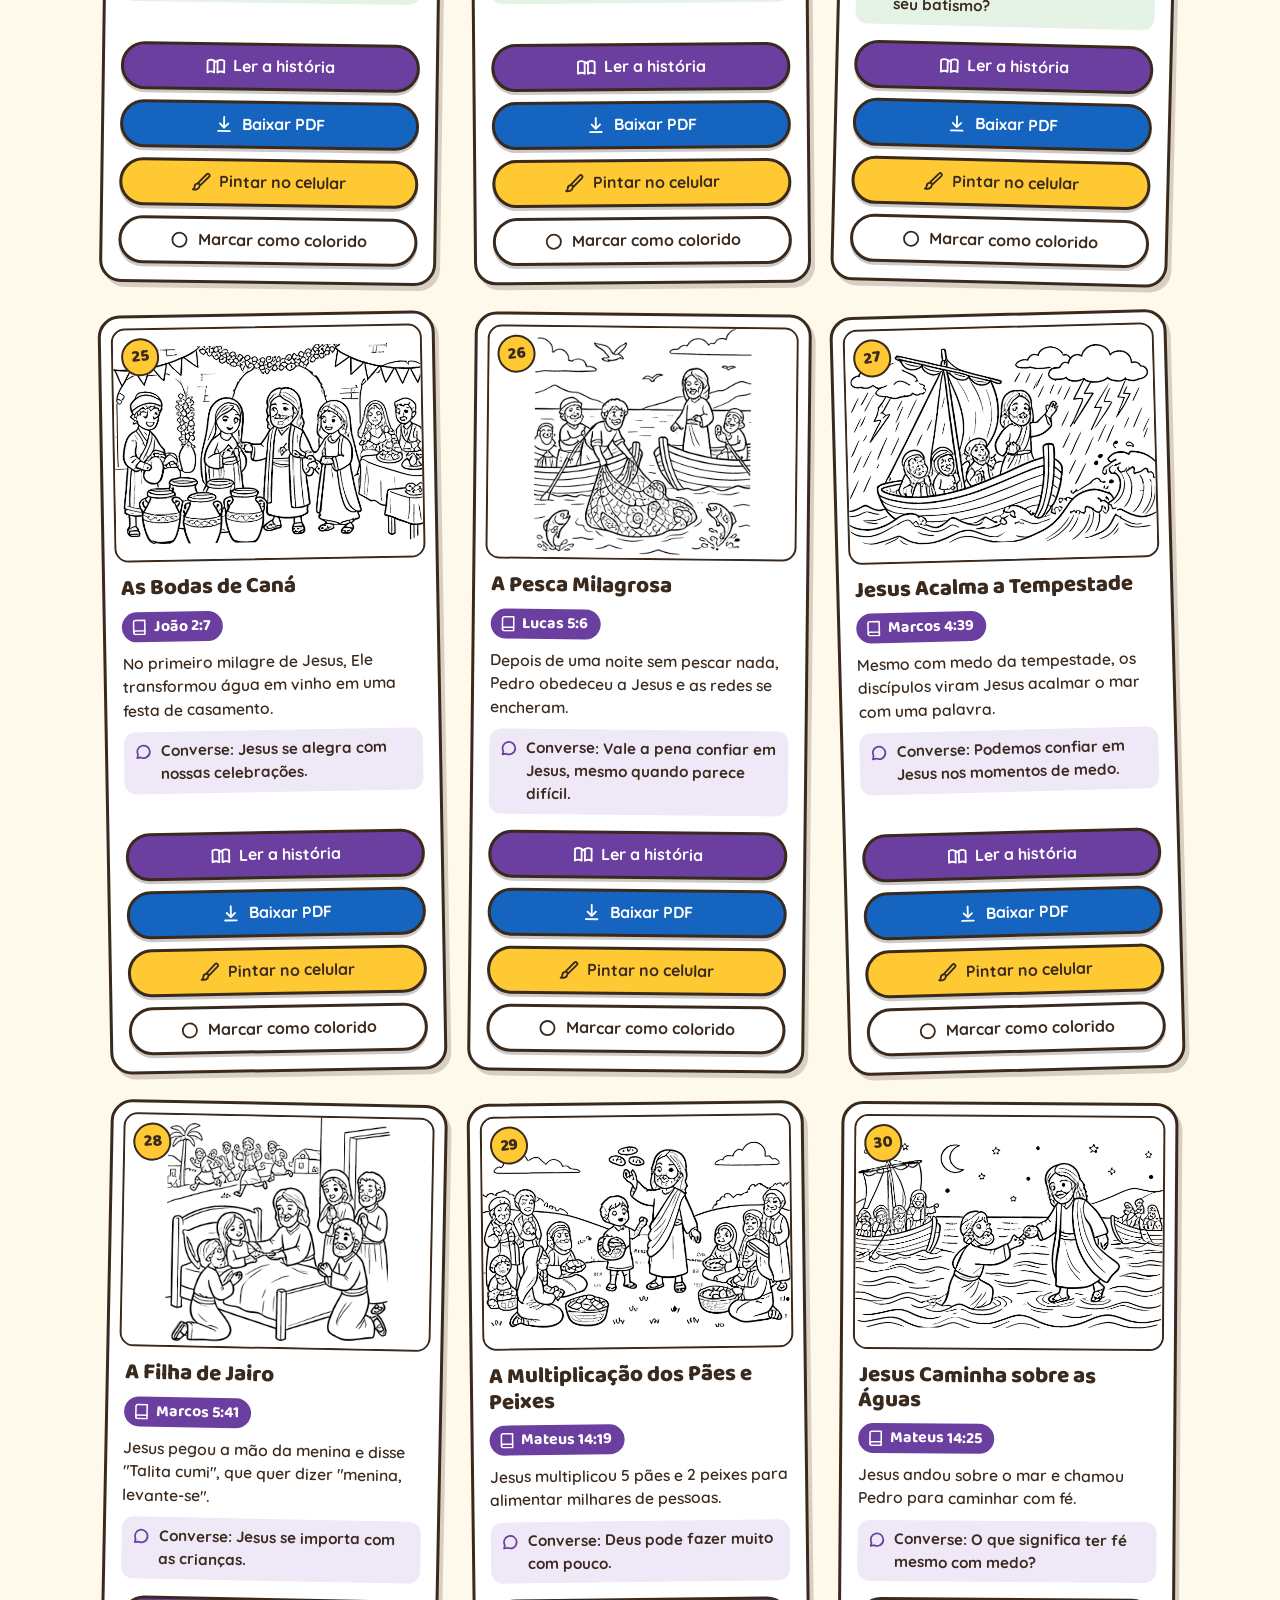
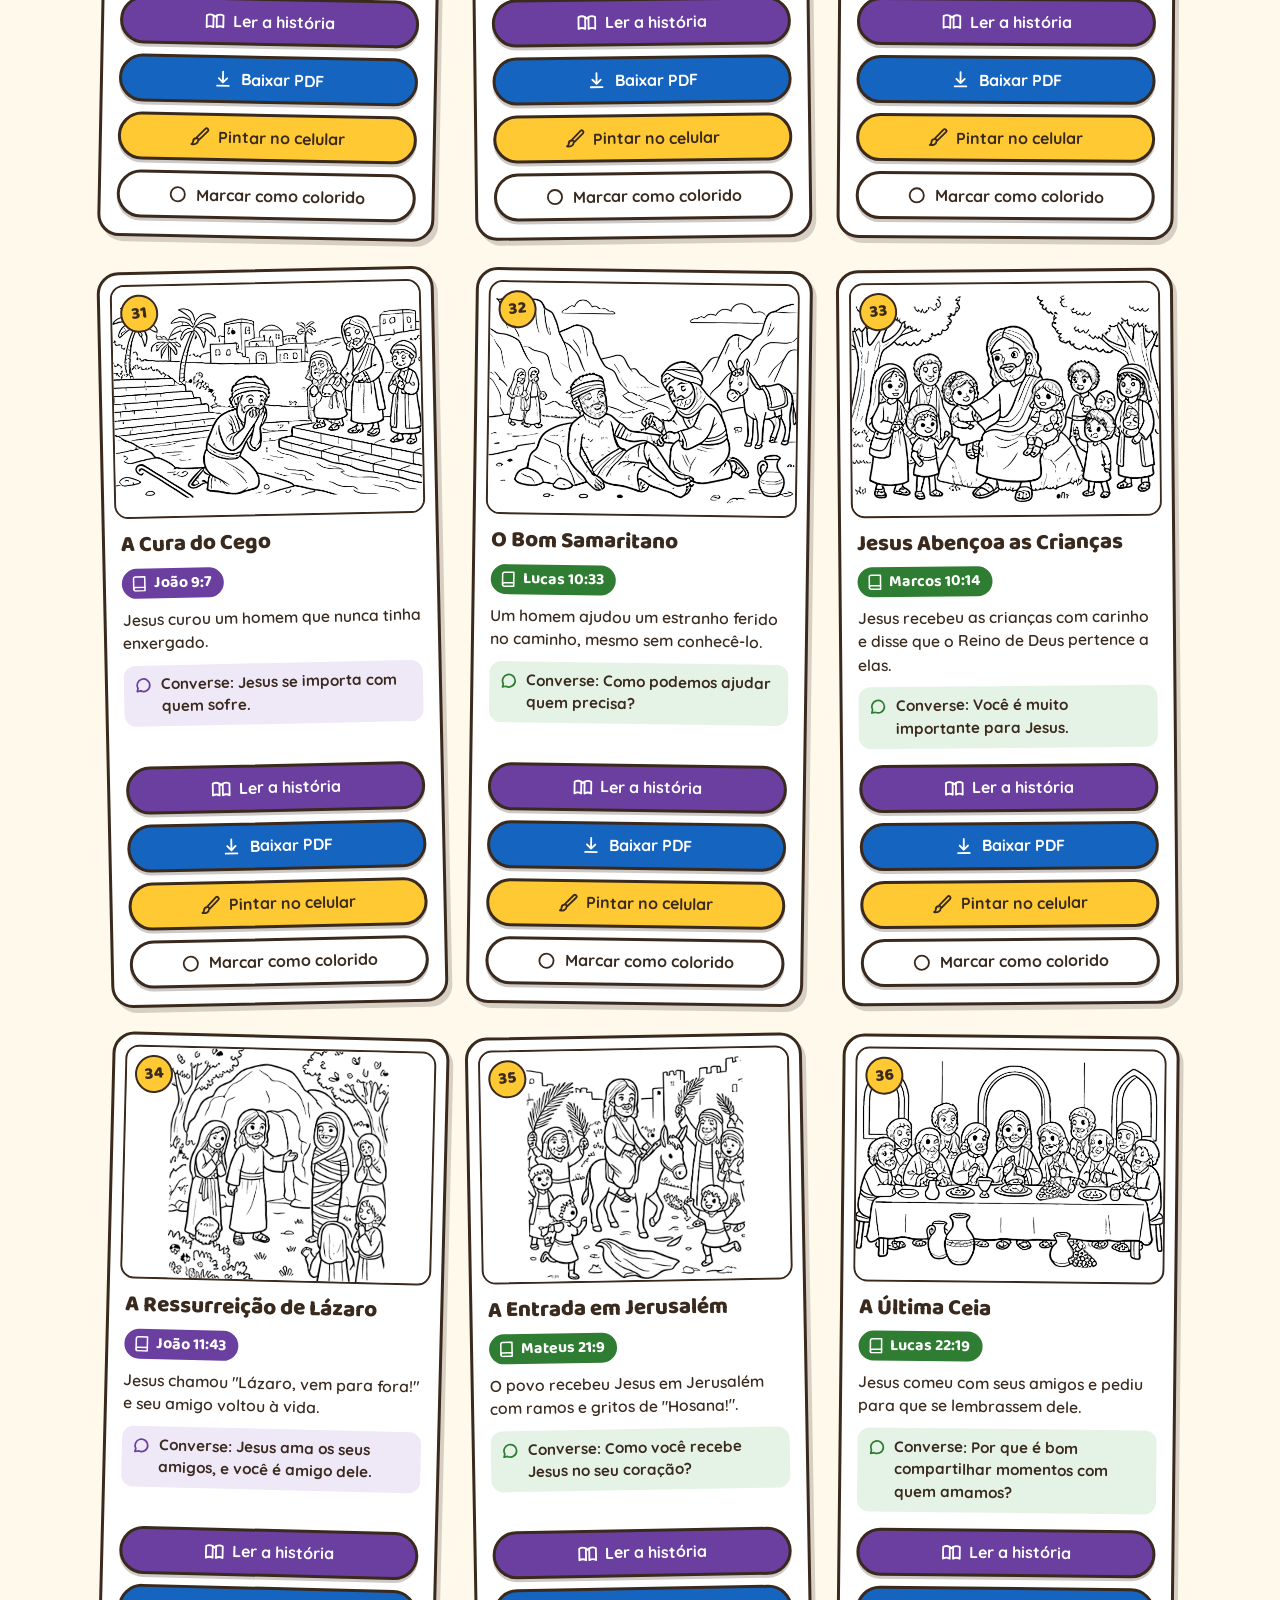
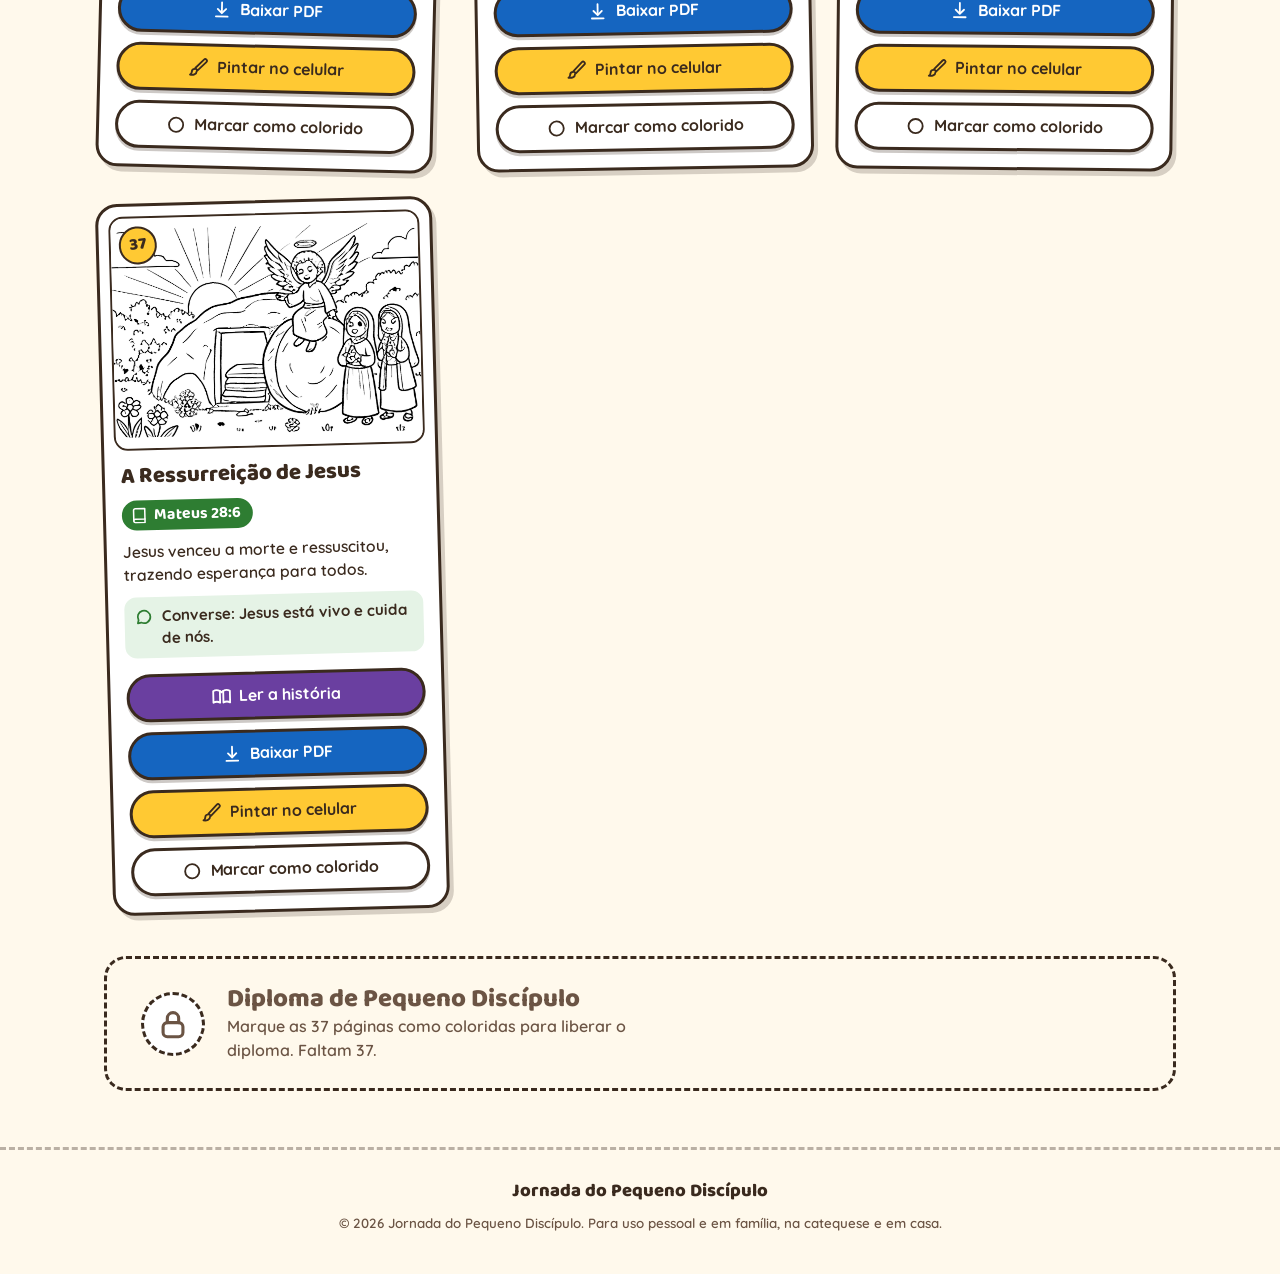
==== commit 292894fa: "Bônus: Jogo da Memória Bíblico na área de membros e na oferta Co-Authored-By: Claude Sonnet 5.5 <nor" ====
--- a/area-de-membros/index.html
+++ b/area-de-membros/index.html
@@ -17,7 +17,7 @@
   <link rel="preconnect" href="https://fonts.googleapis.com">
   <link rel="preconnect" href="https://fonts.gstatic.com" crossorigin>
   <link href="https://fonts.googleapis.com/css2?family=Baloo+2:wght@700;800&family=Quicksand:wght@500;600;700&display=swap" rel="stylesheet">
-  <link rel="stylesheet" href="css/style.css?v=e7fe254c">
+  <link rel="stylesheet" href="css/style.css?v=744a56b3">
 </head>
 <body data-titulo="Minhas páginas">
   <a class="pular-link" href="#conteudo">Pular para o conteúdo</a>
@@ -65,6 +65,12 @@
       <p class="sr-only" id="status-filtro" role="status"></p>
     </section>
 
+    <a class="bonus-jogo" href="jogo-memoria.html">
+      <span class="bonus-jogo__selo">Bônus</span>
+      <b>Jogo da Memória Bíblico</b>
+      <small>Encontre os pares com os desenhos da jornada</small>
+    </a>
+
     <ul class="grade" id="grade" aria-label="Páginas para colorir"></ul>
 
     <p class="aviso-storage" id="aviso-storage" hidden>
--- a/area-de-membros/css/style.css
+++ b/area-de-membros/css/style.css
@@ -374,3 +374,33 @@
 .leitura__texto { display: grid; gap: 12px; font-size: 1.12rem; line-height: 1.65; font-weight: 600; }
 .leitura__conversa { margin: 18px 0 16px; }
 .btn--roxo:hover { background: #573386; }
+
+/* ---------- Jogo da Memória ---------- */
+.memoria { padding-block: 22px 48px; text-align: center; }
+.memoria h1 { margin: 0 0 6px; font-size: clamp(1.6rem, 6vw, 2.2rem); }
+.memoria__intro { margin: 0 auto 16px; max-width: 46ch; color: var(--texto-suave); }
+.memoria__nivel { display: flex; justify-content: center; gap: 8px; margin-bottom: 14px; }
+.memoria__nivel button, .btn-memoria { font: 800 1rem var(--fonte-titulo); color: var(--texto); background: var(--branco); border: var(--borda); border-radius: 999px; padding: 8px 18px; min-height: 44px; cursor: pointer; }
+.memoria__nivel button[aria-pressed="true"] { background: var(--sol); box-shadow: var(--sombra); }
+.btn-memoria { background: var(--verde); color: #fff; box-shadow: var(--sombra); margin-top: 18px; }
+.btn-memoria.-claro { background: var(--branco); color: var(--texto); }
+.memoria__placar { display: flex; justify-content: center; gap: 22px; margin: 0 0 14px; font-weight: 700; }
+.memoria__grade { display: grid; gap: 10px; grid-template-columns: repeat(3, 1fr); max-width: 560px; margin: 0 auto; perspective: 900px; }
+.memoria__grade.-p8, .memoria__grade.-p10 { grid-template-columns: repeat(4, 1fr); gap: 8px; }
+.memoria__grade.-p10 { grid-template-columns: repeat(5, 1fr); gap: 6px; }
+.carta { position: relative; aspect-ratio: 1 / 1; padding: 0; border: 0; background: none; cursor: pointer; transform-style: preserve-3d; transition: transform .45s; }
+.carta.-aberta, .carta.-par { transform: rotateY(180deg); }
+.carta__lado { position: absolute; inset: 0; display: grid; place-items: center; border: var(--borda); border-radius: 14px; backface-visibility: hidden; -webkit-backface-visibility: hidden; overflow: hidden; }
+.carta__costas { background: var(--sol); box-shadow: 3px 4px 0 rgba(58, 42, 30, .2); }
+.carta__costas img { width: 55%; height: auto; }
+.carta__frente { background: #fff; transform: rotateY(180deg); }
+.carta__frente img { width: 100%; height: 100%; object-fit: contain; }
+.carta.-par .carta__frente { border-color: var(--verde); box-shadow: 0 0 0 3px var(--verde); }
+.memoria__fim { margin: 22px auto 0; max-width: 420px; padding: 18px; background: var(--verde-claro); border: var(--borda); border-radius: var(--raio); }
+.memoria__fim h2 { margin: 0 0 6px; }
+@media (prefers-reduced-motion: reduce) { .carta { transition: none; } }
+
+.bonus-jogo { display: grid; gap: 2px; margin: 0 0 20px; padding: 14px 16px; background: var(--roxo-claro); color: var(--texto); border: var(--borda); border-radius: var(--raio); box-shadow: var(--sombra); text-decoration: none; }
+.bonus-jogo b { font: 800 1.15rem var(--fonte-titulo); }
+.bonus-jogo small { color: var(--texto-suave); font-weight: 700; }
+.bonus-jogo__selo { justify-self: start; padding: 1px 10px; border-radius: 999px; background: var(--roxo); color: #fff; font-size: .75rem; font-weight: 800; }
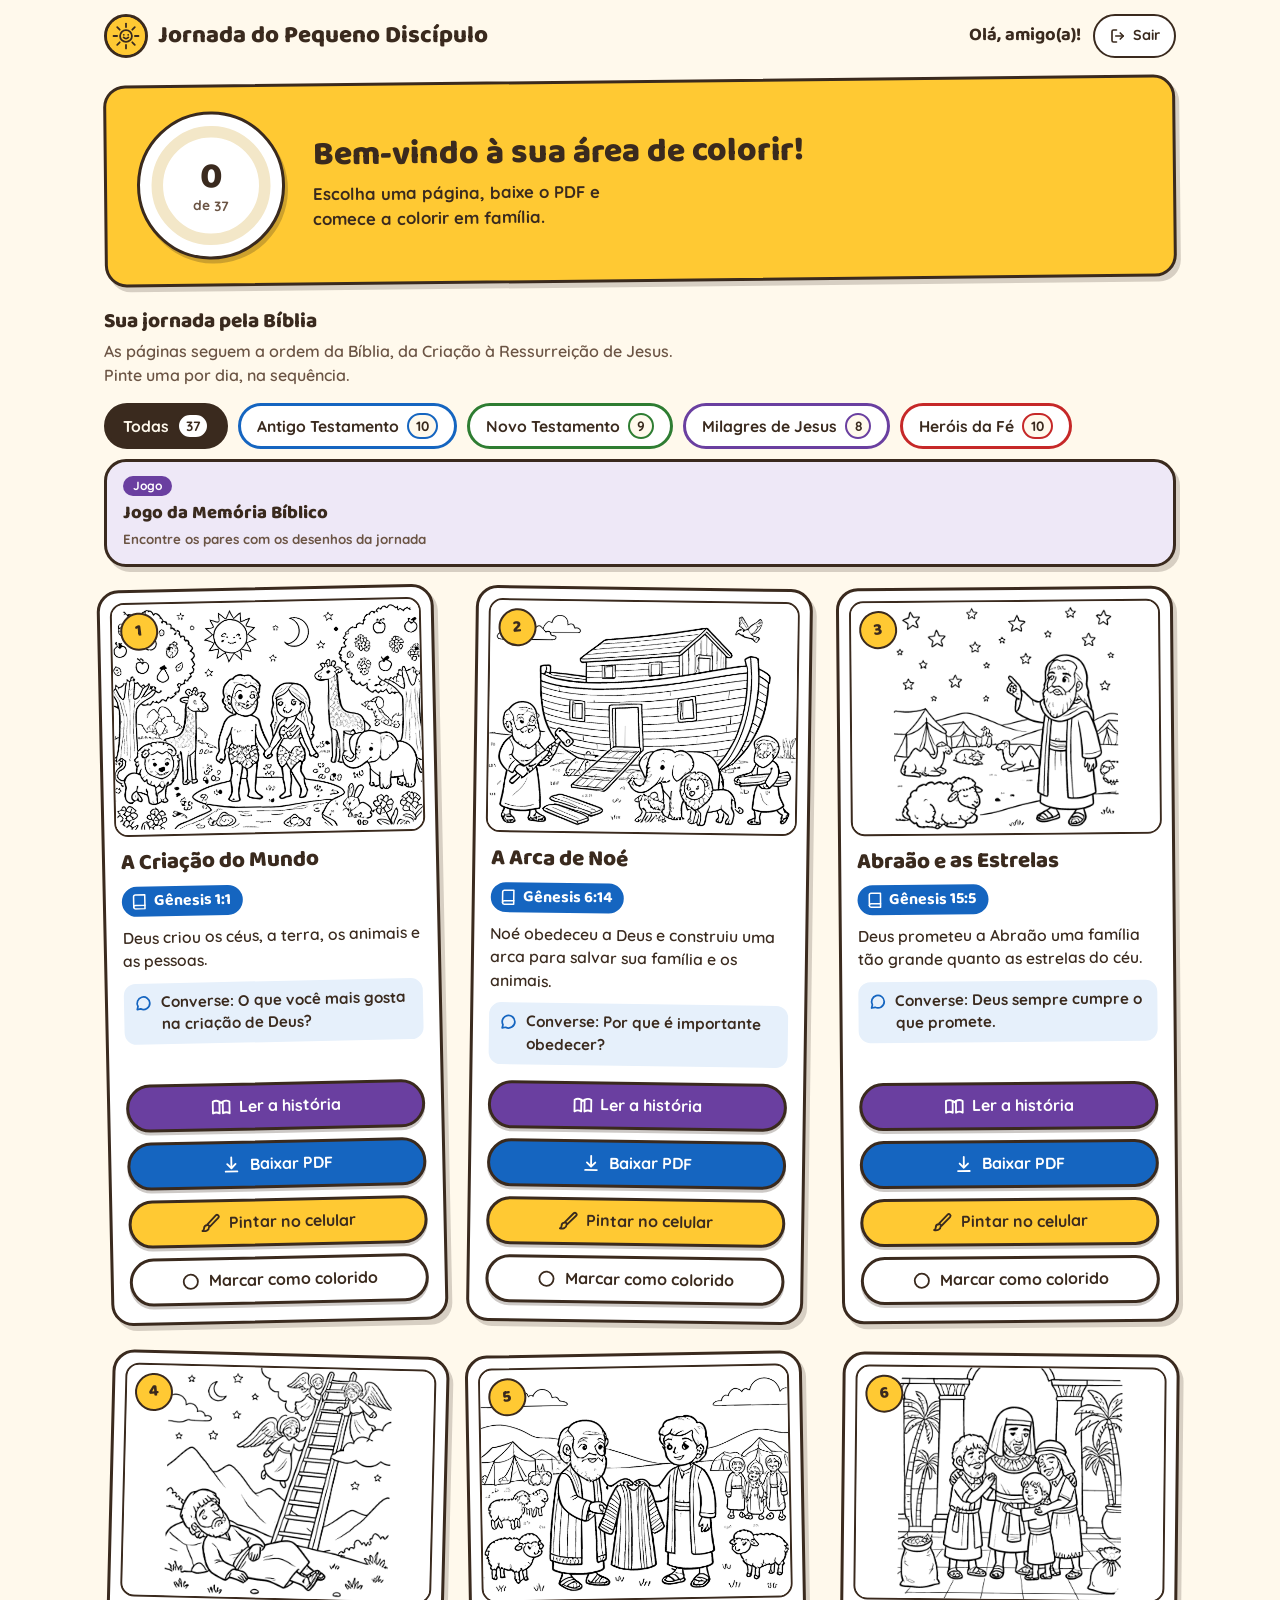
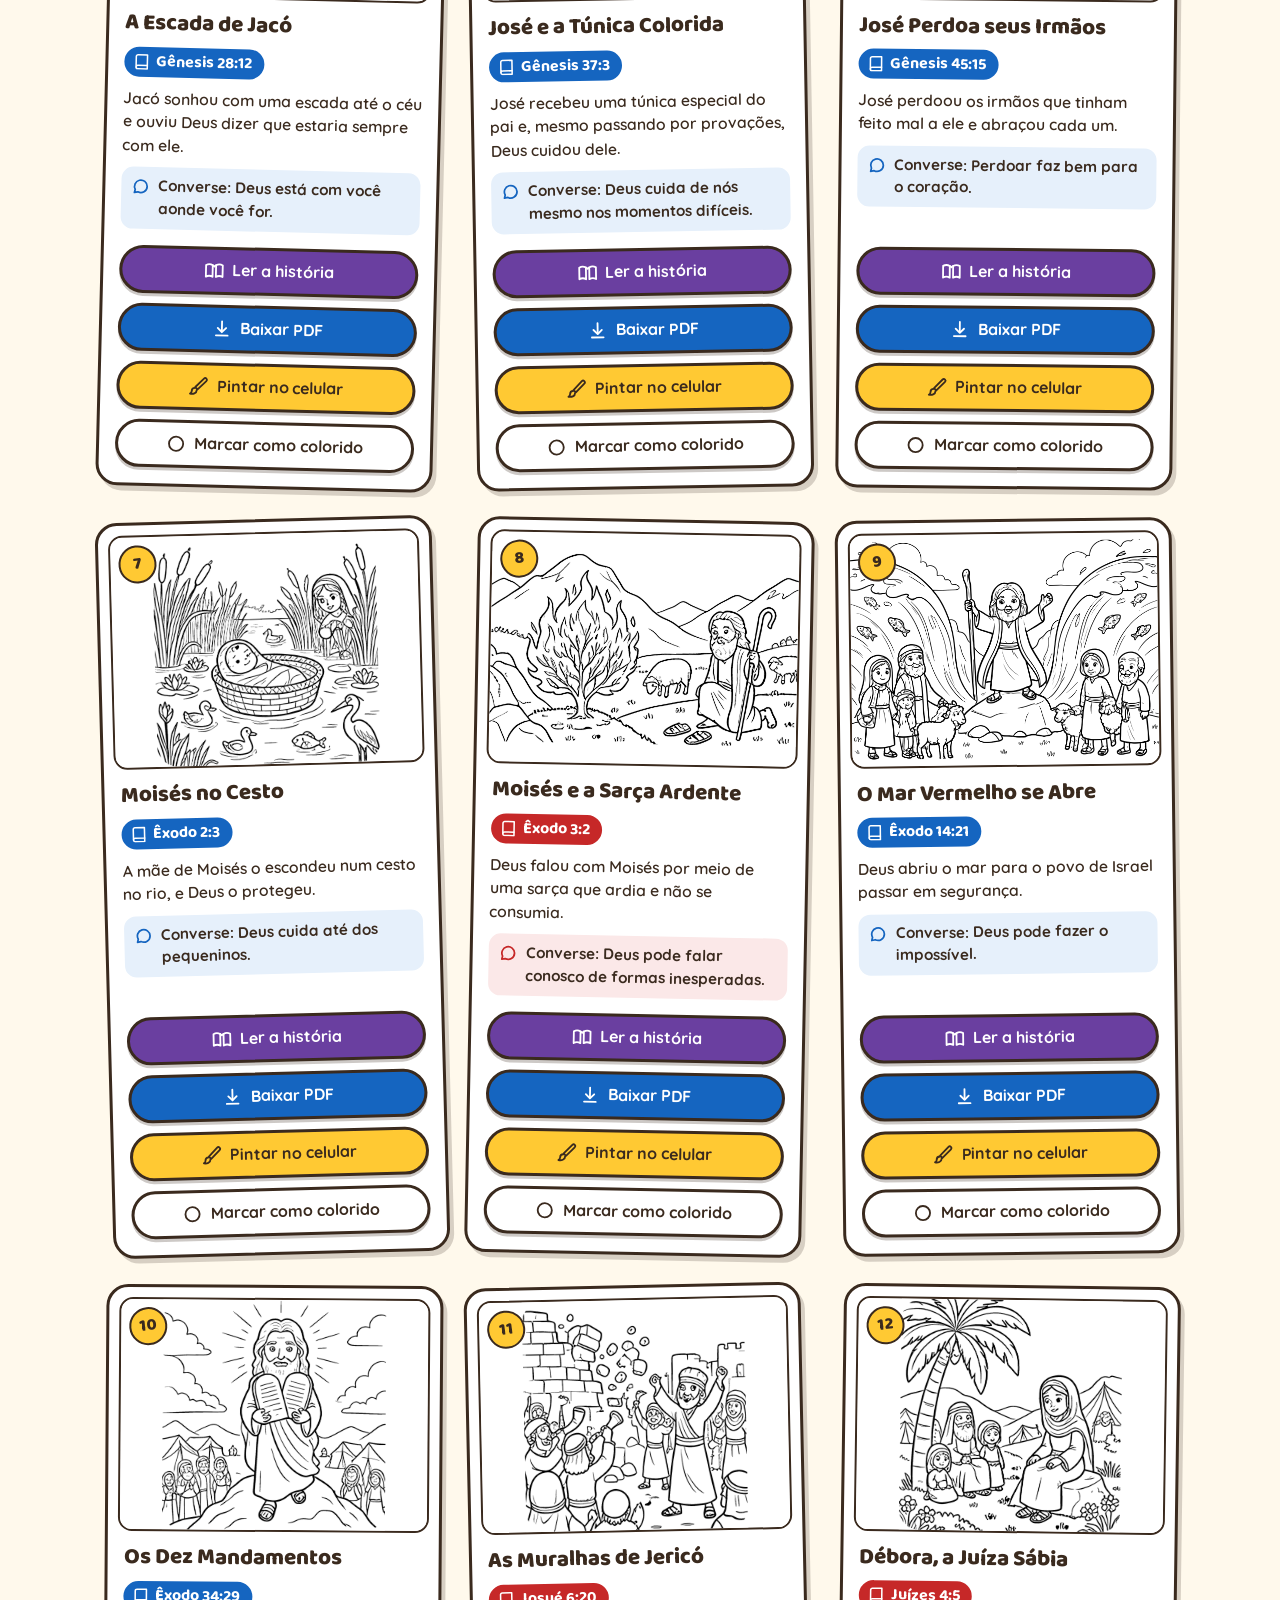
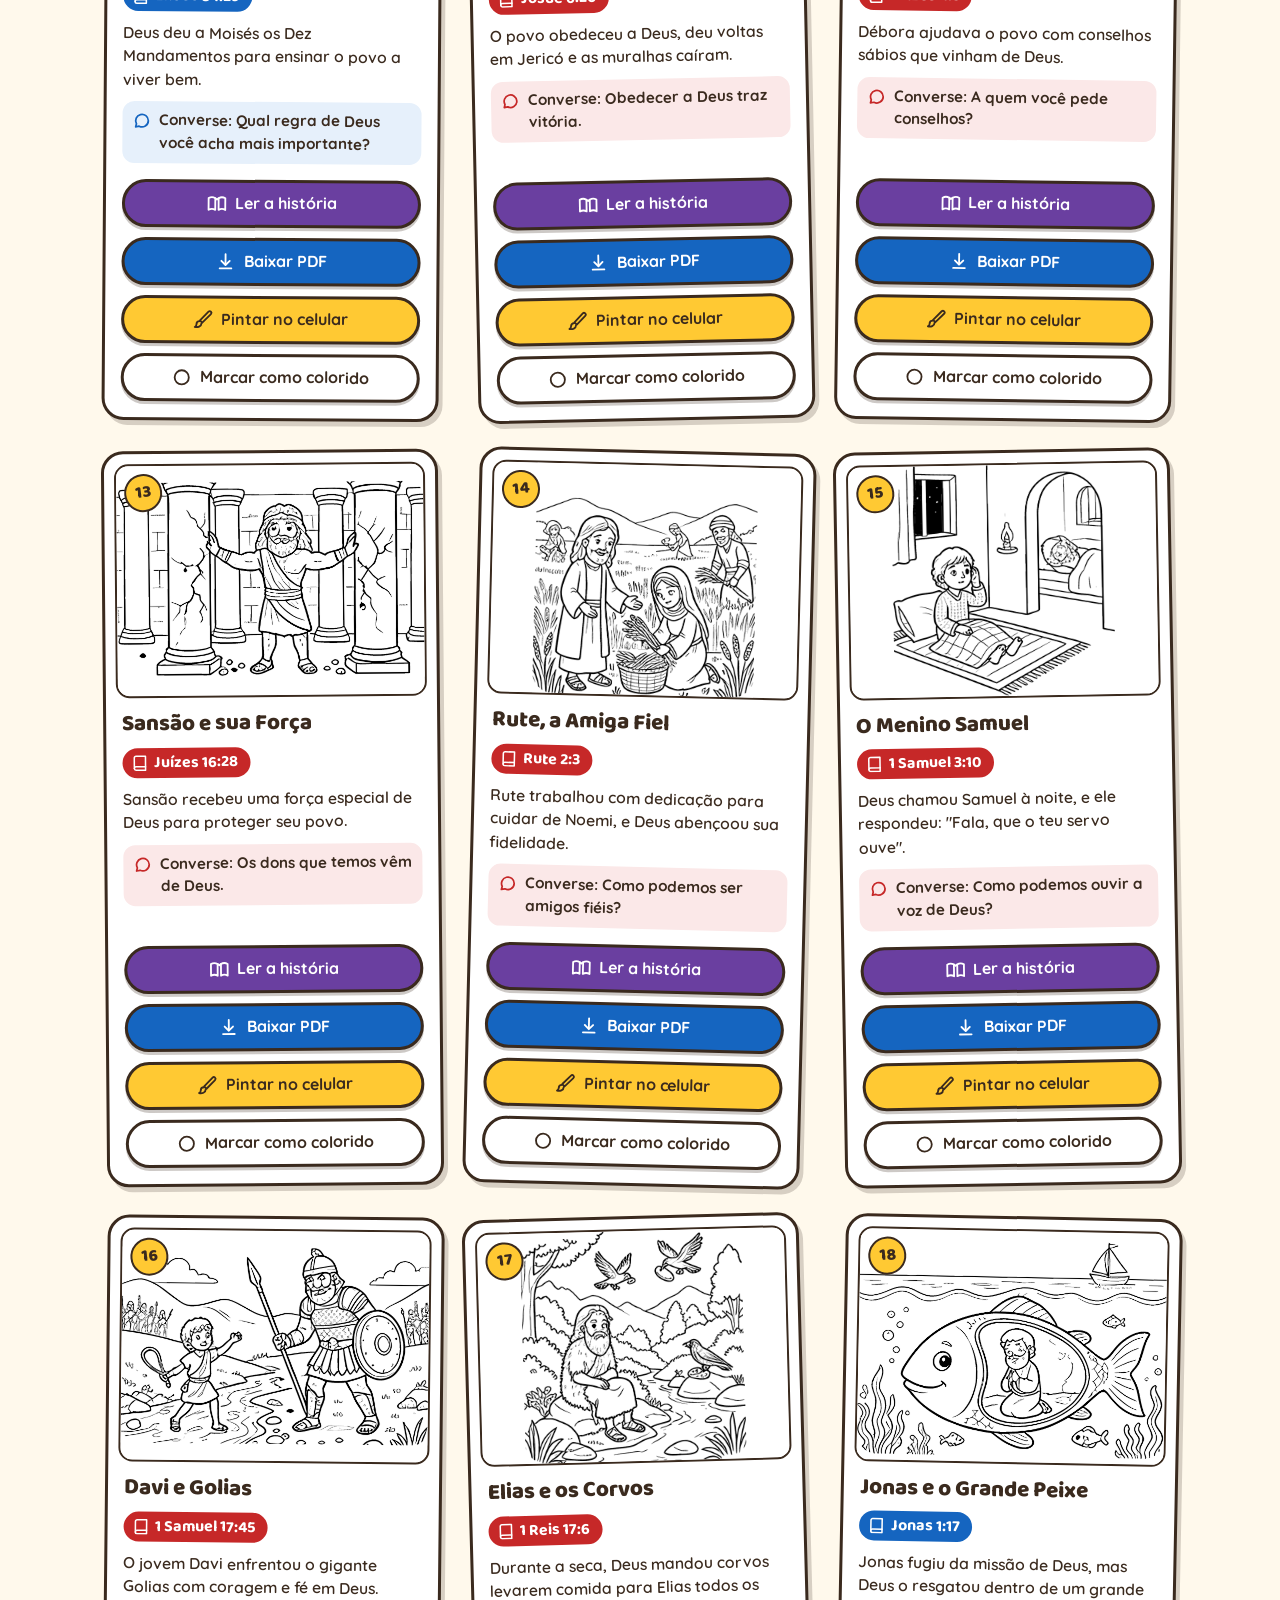
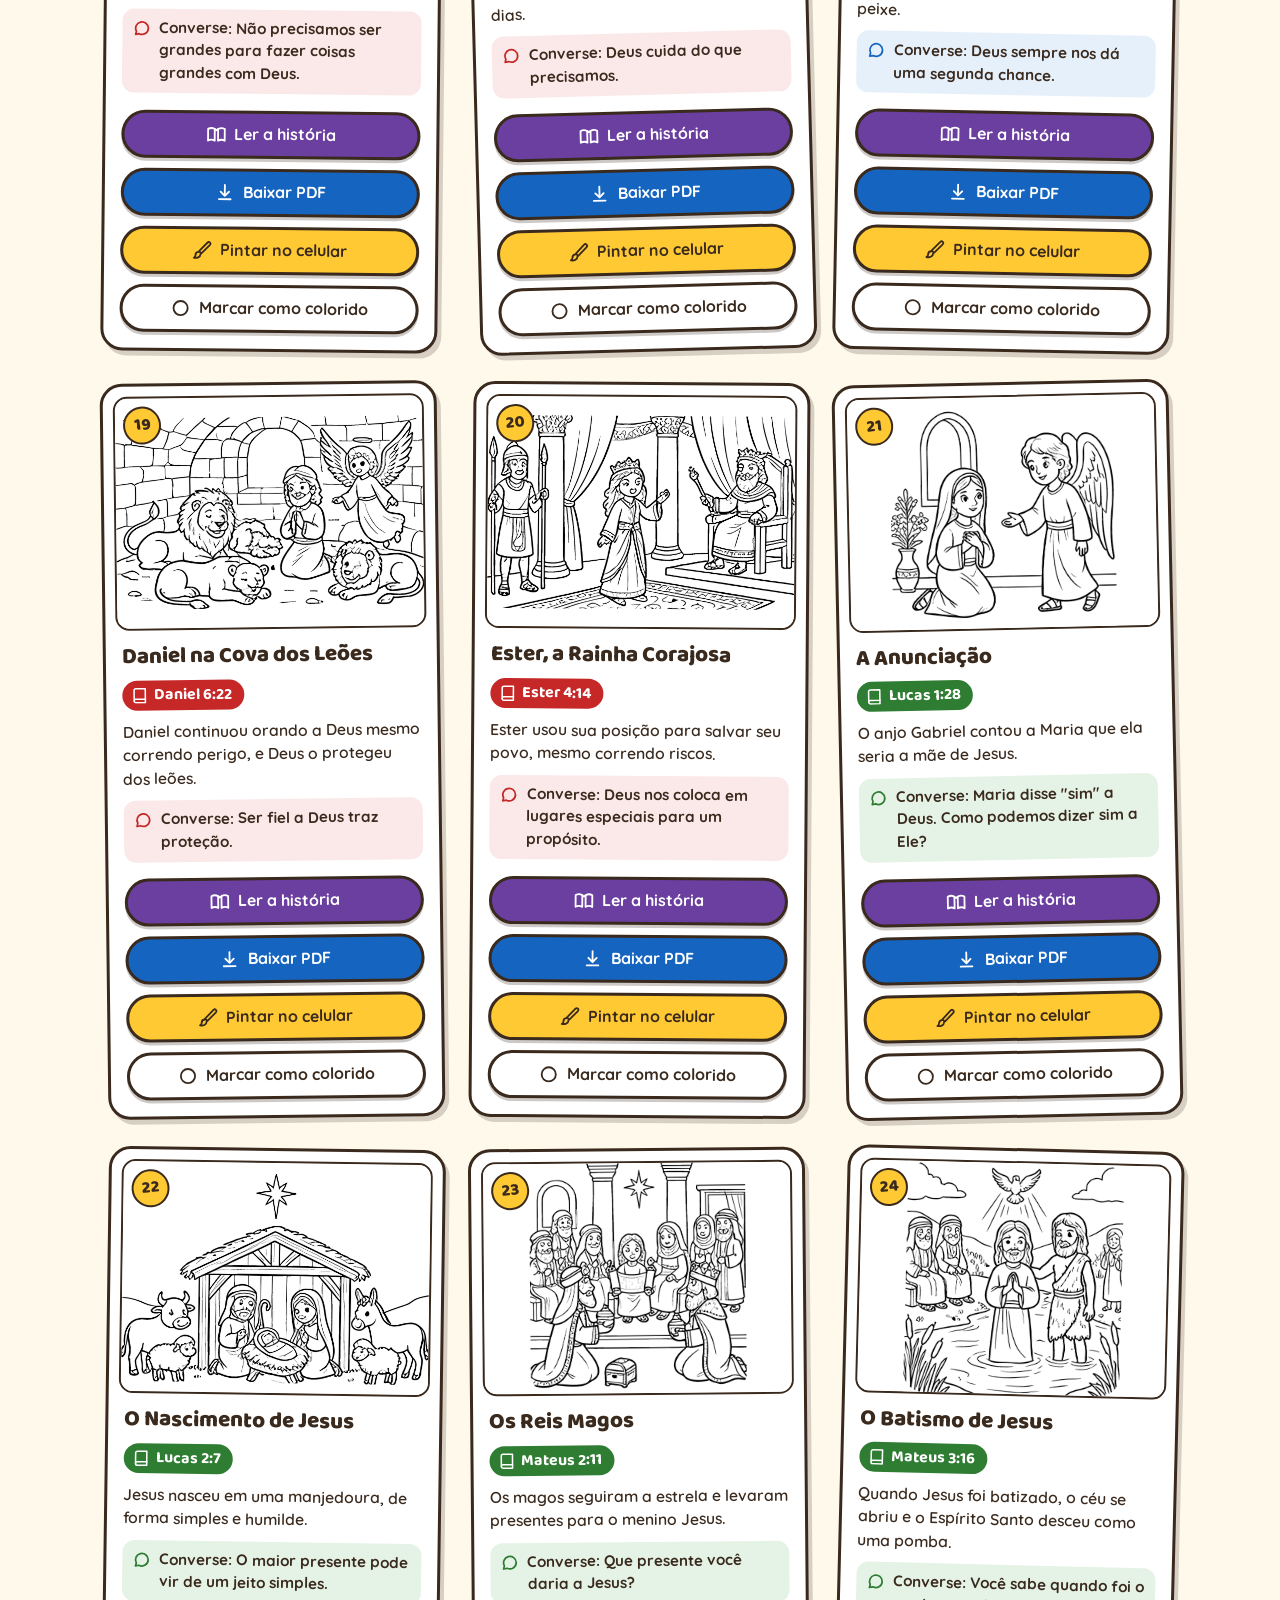
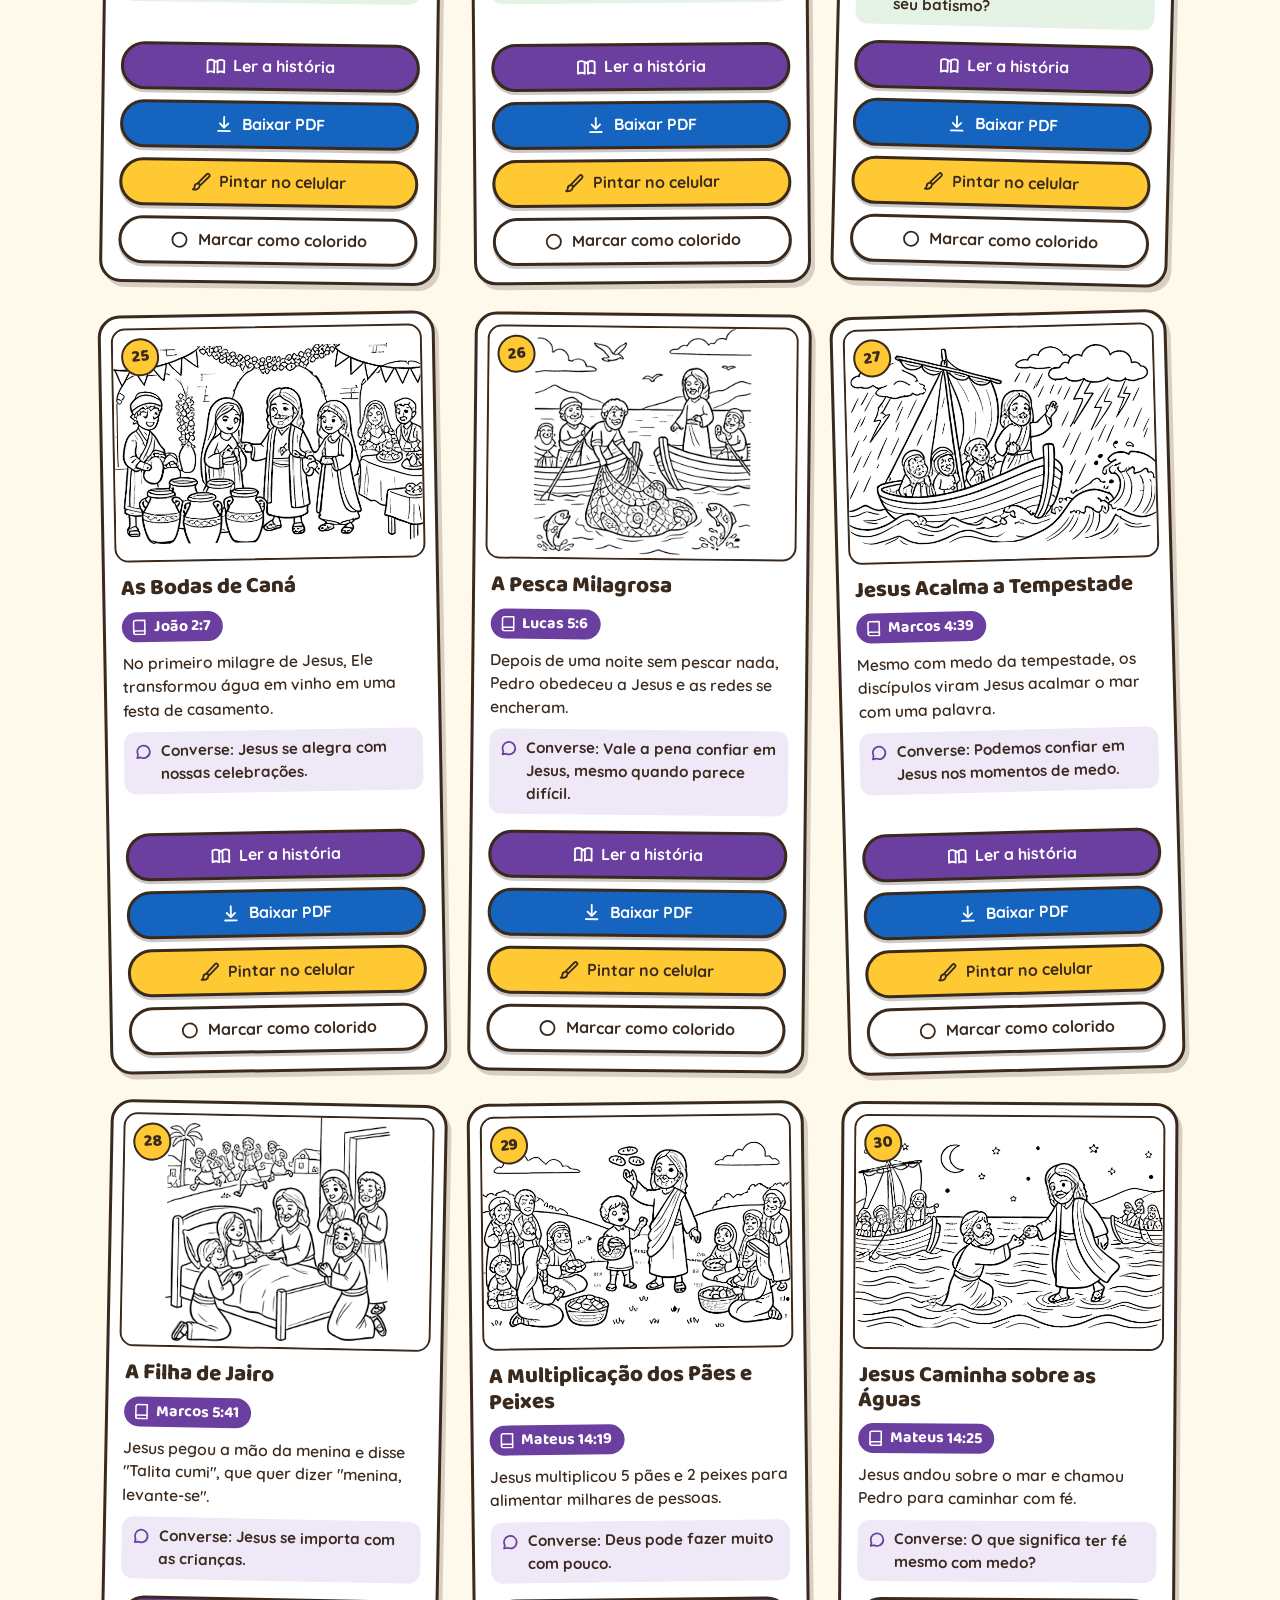
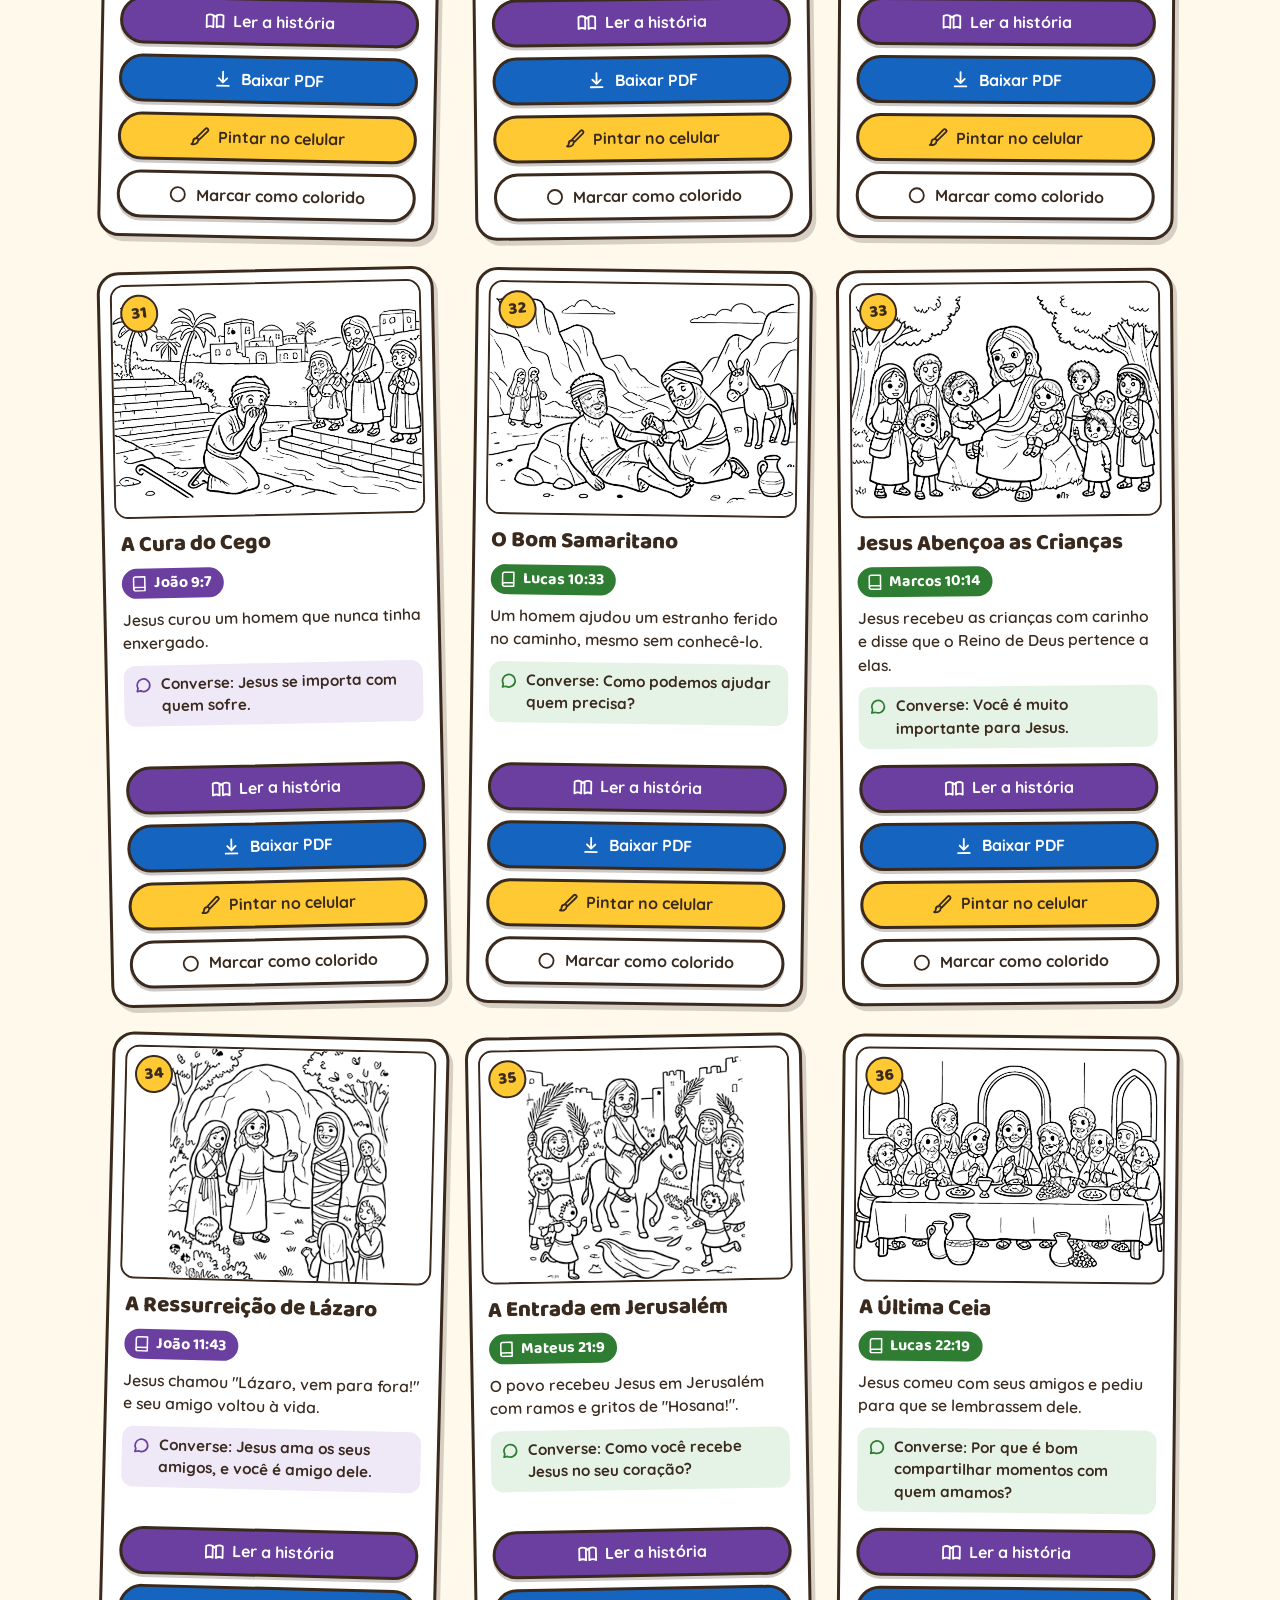
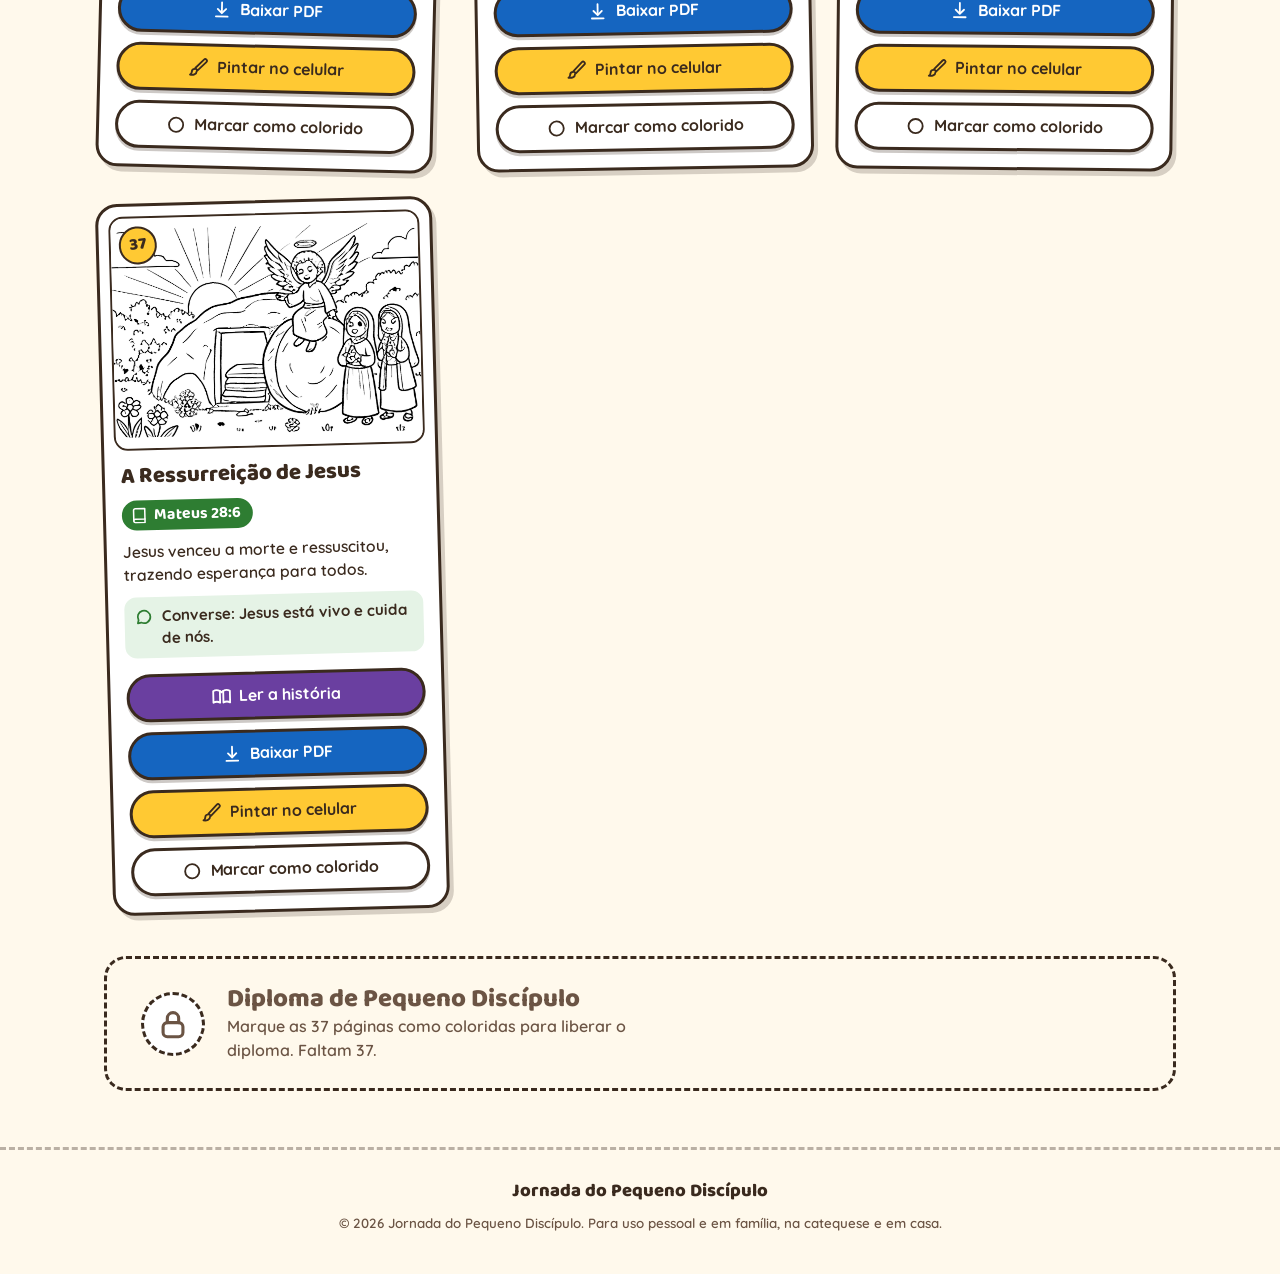
==== commit 79bc68b1: "Jogo da Memória como parte do produto: destaque no início, em 'Por dentro' e na oferta Co-Authored-B" ====
--- a/area-de-membros/index.html
+++ b/area-de-membros/index.html
@@ -66,7 +66,7 @@
     </section>
 
     <a class="bonus-jogo" href="jogo-memoria.html">
-      <span class="bonus-jogo__selo">Bônus</span>
+      <span class="bonus-jogo__selo">Jogo</span>
       <b>Jogo da Memória Bíblico</b>
       <small>Encontre os pares com os desenhos da jornada</small>
     </a>
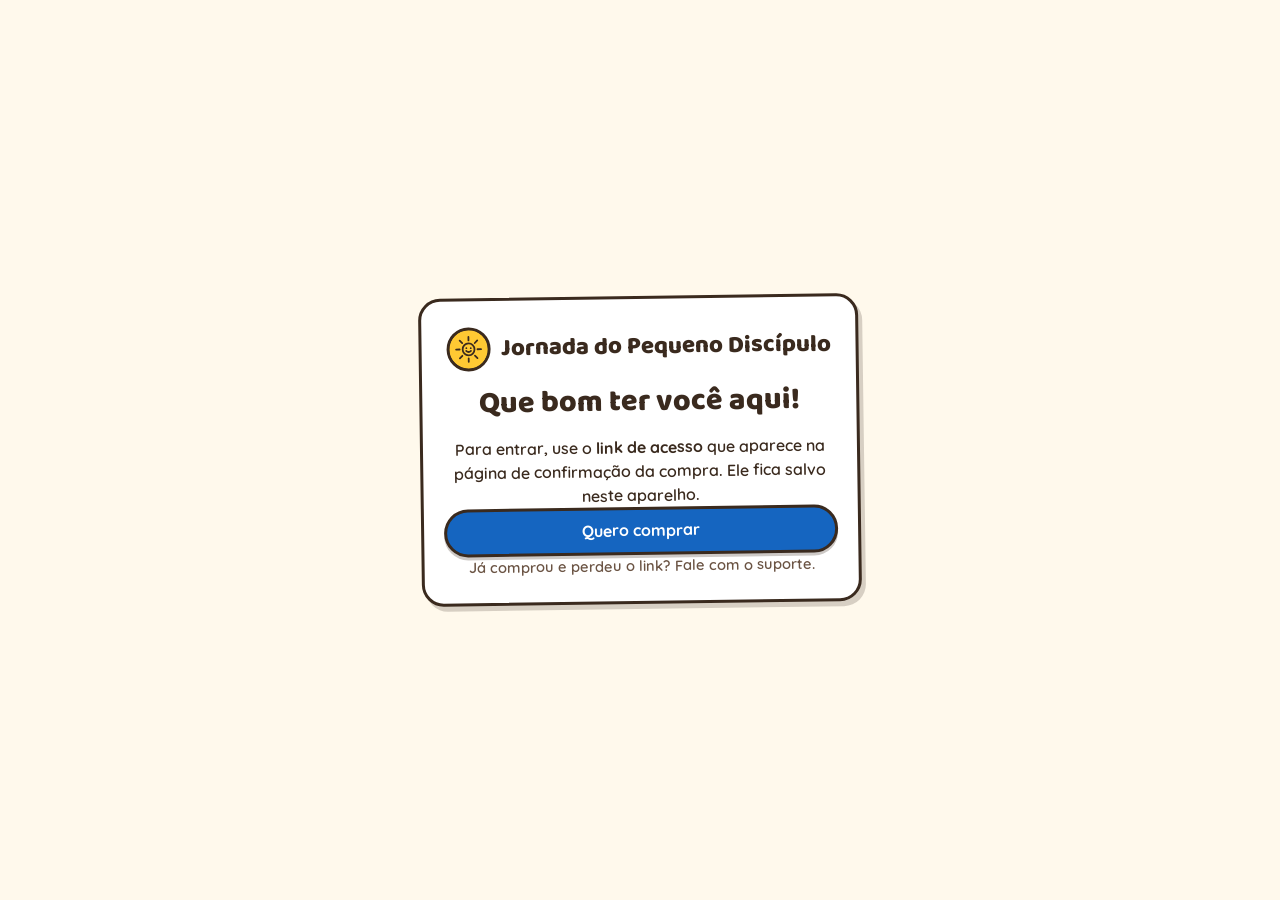
==== commit 5c5f9a6e: "Área de membros só abre após pagamento aprovado (chave assinada, sem banco de dados) Co-Authored-By:" ====
--- a/area-de-membros/index.html
+++ b/area-de-membros/index.html
@@ -18,6 +18,8 @@
   <link rel="preconnect" href="https://fonts.gstatic.com" crossorigin>
   <link href="https://fonts.googleapis.com/css2?family=Baloo+2:wght@700;800&family=Quicksand:wght@500;600;700&display=swap" rel="stylesheet">
   <link rel="stylesheet" href="css/style.css?v=744a56b3">
+  <style>html.checando body{visibility:hidden}</style>
+  <script src="js/acesso.js?v=d281fab2"></script>
 </head>
 <body data-titulo="Minhas páginas">
   <a class="pular-link" href="#conteudo">Pular para o conteúdo</a>
@@ -94,6 +96,6 @@
   <script src="js/historias.js?v=22fb6924"></script>
   <script src="js/paginas.js?v=c13d431b"></script>
   <script src="js/pintar.js?v=b03146ad"></script>
-  <script src="js/app.js?v=da5ef653"></script>
+  <script src="js/app.js?v=368c16b3"></script>
 </body>
 </html>
